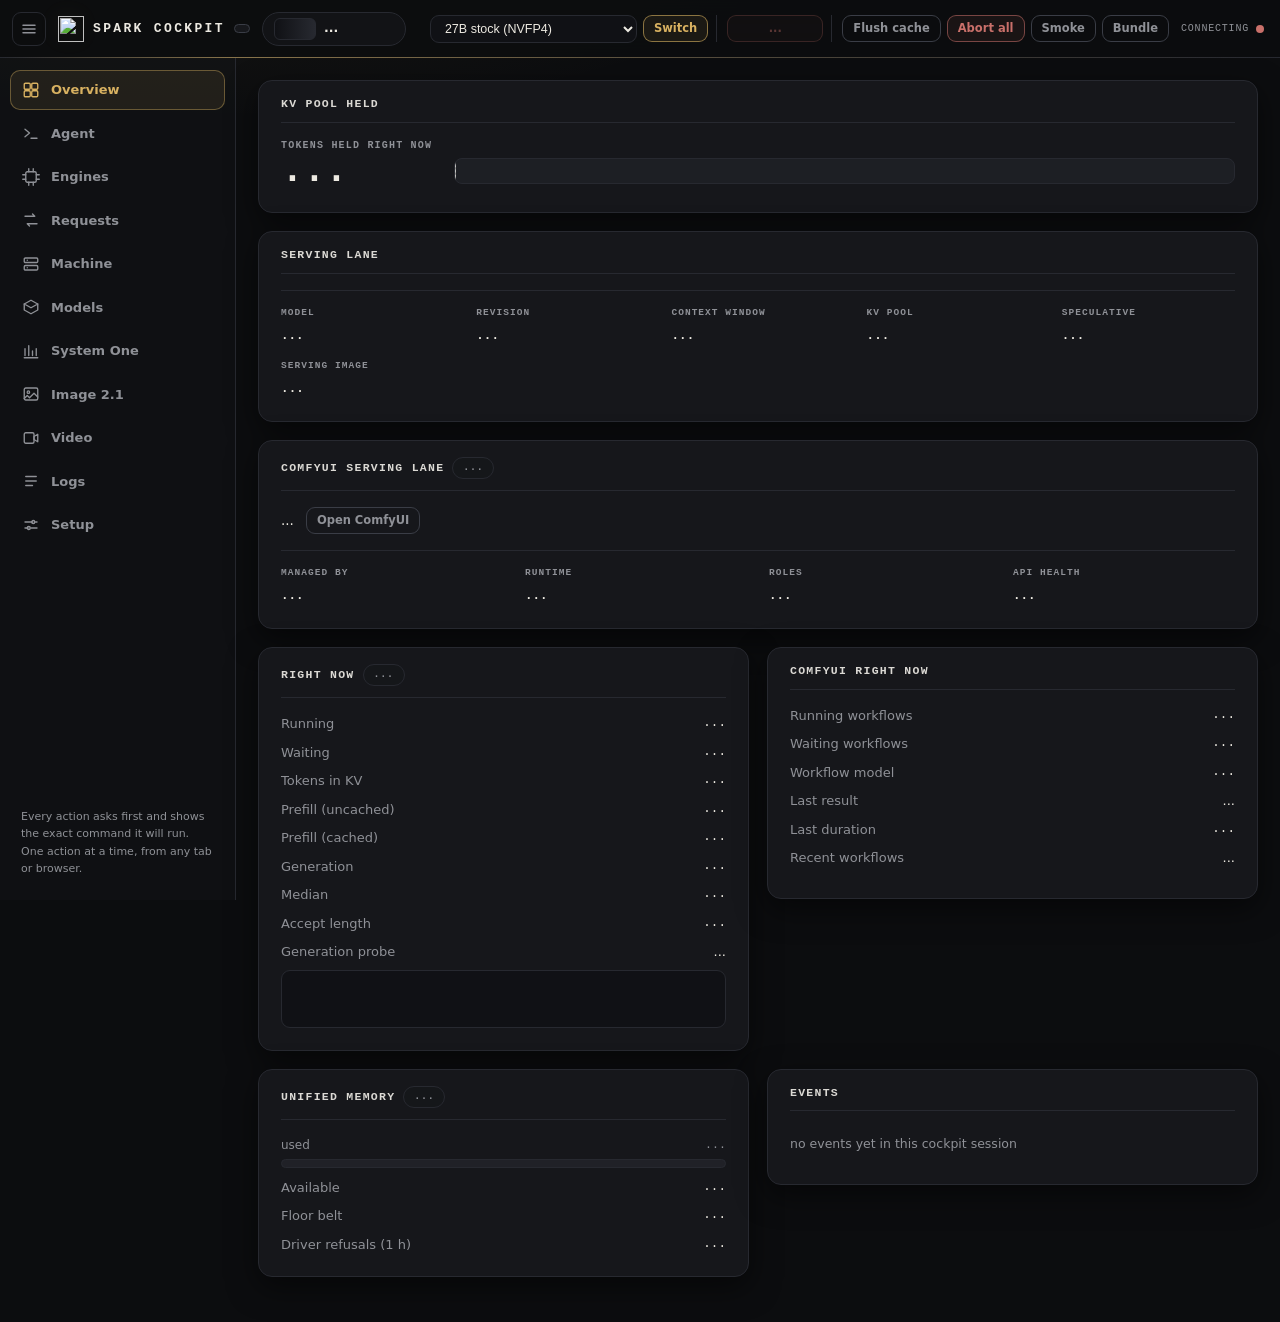
==== dashboard/static/index.html @ 1cb31224 "cockpit: show controller-managed ComfyUI on Overview" ====
<!doctype html>
<html lang="en">
<head>
<meta charset="utf-8">
<meta name="viewport" content="width=device-width, initial-scale=1, viewport-fit=cover, interactive-widget=resizes-content">
<meta name="description" content="Live control room for the Qwen3.8 serving stack on a DGX Spark: engine lifecycle, KV pool, requests, models, actions.">
<title>Spark Cockpit</title>
<link rel="icon" href="/static/favicon.svg">
<link rel="stylesheet" href="/static/fonts/fonts.css">
<style>
  /* Palette from the object itself: the Spark's graphite chassis and its
     champagne-gold anodizing, NVIDIA green for good, warm white text.
     Dark only, on purpose: an instrument panel is dark. The cockpit is read
     in a dim workshop and on an OLED phone; a light theme would be a second
     design, so the one that matches the machine is the only one we ship.
     Gold is the single accent; green/amber/red are states, never decoration. */
  :root{
    color-scheme:dark;
    /* Graphite with a warm cast, never a blue one: warm greys read as machined
       metal under workshop light and as OLED-black at night. */
    --paper:#0c0d0f; --card:#16171b; --card2:#1c1e23; --line:#272930; --line2:#3a3d46;
    --txt:#ece9e1; --mut:#8f9197; --soft:#101115; --glow:rgba(216,180,97,.08);
    /* Exactly three signals exist, and two of them are rare:
       champagne = alive, ready, measured, brand; bronze = looks away from perfect;
       clay = broken. Green, orange, blue and neon pink are gone from this app. */
    --acc:#d8b161; --acc-hi:#ecd9a4; --ok:#d8b161; --warn:#b5814e; --err:#c9706a;
    /* the two lanes share the house palette: flash wears the gold, 27B the steel */
    --flash:#d8b161; --lane27:#9d9ea3; --image:#7fa6b8;
    --shadow:0 10px 30px rgba(0,0,0,.5);
    --rail:236px; --rail-min:64px; --top:58px;
    /* One spacing scale for the whole app, so no component invents its own. */
    --s1:4px; --s2:8px; --s3:12px; --s4:16px; --s5:22px; --s6:30px;
    --r-card:14px; --r-ctl:9px;
    /* Two faces, self-hosted, both loaded: Inter says, IBM Plex Mono measures.
       Plex Mono is the instrument face of the machine: every number, every label
       that a gauge would carry, set like it was engraved on the chassis. */
    --mono:"IBM Plex Mono", ui-monospace, "SF Mono", Menlo, monospace;
  }
  *{box-sizing:border-box; margin:0; -webkit-tap-highlight-color:transparent}
  a,button,select,input[type=checkbox],label{touch-action:manipulation}
  html{scrollbar-color:var(--line2) transparent}
  body{background:radial-gradient(1100px 420px at 18% -10%, var(--glow), transparent 60%), var(--paper);
       color:var(--txt); font:13.5px/1.5 "Inter", system-ui, -apple-system, "Segoe UI", sans-serif; min-height:100vh;
       -webkit-font-smoothing:antialiased; text-rendering:optimizeLegibility}
  ::selection{background:color-mix(in srgb, var(--acc) 30%, transparent)}
  /* A measured value wears the instrument face: tabular, medium, a hair tighter. */
  .num{font-family:var(--mono); font-weight:500; font-size:.96em; font-variant-numeric:tabular-nums; letter-spacing:.01em}
  :focus-visible{outline:2px solid var(--acc); outline-offset:2px; border-radius:6px}
  button{font:inherit; color:inherit}
  [hidden]{display:none !important}

  /* ── top bar: brand, lane at a glance, the actions, connection ── */
  /* min-height, not height: a fixed box with wrappable content spills out of the
     viewport instead of growing. app.js keeps --top on the measured height. */
  .top{position:sticky; top:0; z-index:30; min-height:var(--top); display:flex; align-items:center; gap:12px;
       padding:0 16px 0 12px; border-bottom:1px solid var(--line);
       background:color-mix(in srgb, var(--paper) 86%, transparent); backdrop-filter:blur(14px)}
  /* the anodized chamfer: one hairline of champagne gold under the bar, like the
     machined edge of the Spark's own chassis. The only decoration in the app. */
  .top::after{content:''; position:absolute; left:0; right:0; bottom:-1px; height:1px; pointer-events:none;
       background:linear-gradient(90deg, transparent, color-mix(in srgb, var(--acc) 55%, transparent) 18%,
                   color-mix(in srgb, var(--acc) 22%, transparent) 60%, transparent)}
  .top .brand{display:flex; align-items:center; gap:9px; min-width:0; flex:none}
  .top .brand img{width:26px; height:26px; filter:drop-shadow(0 0 10px var(--glow))}
  /* the logotype: engraved in Plex Mono, the tracking of a milled nameplate */
  .top .brand h1{font:600 13px/1 var(--mono); letter-spacing:.18em; text-transform:uppercase; white-space:nowrap}
  .badge{font:600 9.5px/1 var(--mono); letter-spacing:.08em; text-transform:uppercase; border-radius:6px; padding:3.5px 7px;
         border:1px solid var(--line2); color:var(--mut);
         background:color-mix(in srgb, var(--card2) 70%, transparent); white-space:nowrap}
  .badge.dry{color:var(--warn); border-color:color-mix(in srgb, var(--warn) 60%, transparent);
             background:color-mix(in srgb, var(--warn) 14%, transparent)}
  .iconbtn{width:34px; height:34px; border-radius:9px; border:1px solid var(--line); background:transparent;
           display:grid; place-items:center; cursor:pointer; color:var(--mut)}
  .iconbtn:hover{color:var(--txt); border-color:var(--line2)}
  /* Width order when the header runs out of room: the pill gives way first, down to its
     minimum and then out of the bar below 1180 px. When the actions still do not fit
     beside the brand and the connection lamp, they take a row of their own (.topwrap,
     set by app.js from the widths it measures): shrunk inside one row they slid under the
     lamp from 981 px to about 1,440 px with a touch screen's buttons (found in review,
     2026-09-24). A breakpoint could not hold: the widths move with the lane button's
     label, the fonts and the pointer. */
  .lanepill{display:flex; align-items:center; gap:8px; padding:5px 11px; border:1px solid var(--line);
            border-radius:999px; background:color-mix(in srgb, var(--card) 70%, transparent); font-size:12.5px;
            white-space:nowrap; min-width:9rem; overflow:hidden; flex-shrink:8}
  .lanepill b{font-weight:650; overflow:hidden; text-overflow:ellipsis}
  /* the sub-line is the first thing to give way on a narrow screen, never the state chip */
  .lanepill .sub{color:var(--mut); min-width:0; overflow:hidden; text-overflow:ellipsis}
  .lanepill .chip{flex:none}
  .actbar{display:flex; align-items:center; gap:8px; margin-left:auto; flex-wrap:nowrap;
          justify-content:flex-end; min-width:0; flex-shrink:0}
  .top.topwrap{flex-wrap:wrap; row-gap:6px; padding-top:6px; padding-bottom:6px}
  .top.topwrap .conn{order:2; margin-left:auto}
  .top.topwrap .actbar{order:3; flex:1 0 100%; justify-content:flex-start; margin-left:0}
  /* Grouping by a rule instead of by a box: three fewer frames in the busiest 60 px
     of the app, and about 50 px given back to the lane pill. */
  .actbar .grp{display:flex; align-items:center; gap:6px; min-width:0}
  .actbar .grp + .grp{padding-left:10px; border-left:1px solid var(--line)}
  .actbar .btn{white-space:nowrap}
  #switchsel{min-width:7.5rem; max-width:15rem; flex-shrink:3; text-overflow:ellipsis}
  /* The lane button is the one control whose label must survive intact: it names
     the engine a click will stop. Give it room first by dropping the lane pill. */
  #lanebtn{min-width:6rem; max-width:16rem; flex-shrink:1; overflow:hidden; text-overflow:ellipsis}
  .conn{display:flex; align-items:center; gap:7px; color:var(--mut); font:500 10px/1 var(--mono); letter-spacing:.08em; text-transform:uppercase; white-space:nowrap}
  .dot{width:8px; height:8px; border-radius:50%; background:var(--err); transition:background .25s}
  .dot.on{background:var(--ok); box-shadow:0 0 10px 1px color-mix(in srgb, var(--ok) 60%, transparent); animation:beat 2.4s ease-in-out infinite}
  .dot.warn{background:var(--warn)}
  @keyframes beat{50%{box-shadow:0 0 4px 0 color-mix(in srgb, var(--ok) 25%, transparent)}}

  /* ── job strip: what is running right now, for every tab and every browser ── */
  /* what a screen reader is told when a lane or a job changes state; the pill and the strip
     themselves change every second (a boot's clock, a job's last line) and were live regions,
     read out again at each tick (found in review, 2026-09-24) */
  .srsay{position:absolute; width:1px; height:1px; overflow:hidden; clip:rect(0 0 0 0); white-space:nowrap}
  .jobstrip{position:sticky; top:var(--top); z-index:25; display:flex; align-items:center; gap:12px; flex-wrap:wrap;
            padding:8px 16px; border-bottom:1px solid var(--line); font-size:12.5px;
            background:color-mix(in srgb, var(--card) 92%, transparent)}
  .jobstrip.running{border-bottom-color:color-mix(in srgb, var(--warn) 50%, transparent)}
  .jobstrip.done{border-bottom-color:color-mix(in srgb, var(--ok) 50%, transparent)}
  .jobstrip.failed{border-bottom-color:color-mix(in srgb, var(--err) 55%, transparent)}
  .jobstrip .what{font-weight:650}
  .jobstrip .last{color:var(--mut); font:400 11px var(--mono); min-width:0; overflow:hidden;
                  text-overflow:ellipsis; white-space:nowrap; flex:1}
  .jobstrip .bar{width:120px; height:6px; border-radius:4px; background:var(--soft); border:1px solid var(--line); overflow:hidden}
  .jobstrip .bar i{display:block; height:100%; width:100%; opacity:.7;
                   background:repeating-linear-gradient(45deg, var(--warn) 0 8px, transparent 8px 16px); animation:barber .9s linear infinite}
  .joblog{background:var(--soft); border:1px solid var(--line); border-radius:11px; padding:10px 13px;
          font:400 11.5px/1.6 var(--mono); max-height:260px; overflow:auto; white-space:pre-wrap; width:100%; color:var(--mut)}

  /* ── banners ── */
  .banners{display:flex; flex-direction:column; gap:8px; padding:12px 18px 0}
  .banners:empty{display:none}
  .banner{display:flex; align-items:center; gap:10px; padding:10px 14px; border-radius:11px; font-size:13px;
          border:1px solid color-mix(in srgb, var(--warn) 55%, transparent); background:color-mix(in srgb, var(--warn) 12%, transparent)}
  .banner.err{border-color:color-mix(in srgb, var(--err) 55%, transparent); background:color-mix(in srgb, var(--err) 12%, transparent)}
  .banner.info{border-color:var(--line); background:color-mix(in srgb, var(--card) 60%, transparent); color:var(--mut)}
  .banner b{font-weight:650}

  /* ── shell: rail + content ── */
  .shell{display:grid; grid-template-columns:var(--rail) 1fr; min-height:calc(100vh - var(--top));
         min-height:calc(100dvh - var(--top))}
  /* The collapsed rail exists beside the content only: on a narrow screen the rail is a row
     of labelled tabs and its button is hidden, so a collapse kept from a wide window left
     64 px of unlabelled icons there and no way to open them (found in review, 2026-09-24). */
  @media (min-width:981px){ body.railmin .shell{grid-template-columns:var(--rail-min) 1fr} }
  .rail{position:sticky; top:var(--top); align-self:start; height:calc(100vh - var(--top)); overflow:auto;
        border-right:1px solid var(--line); padding:12px 10px; display:flex; flex-direction:column; gap:4px;
        background:color-mix(in srgb, var(--card) 40%, transparent)}
  .rail .nav{display:flex; align-items:center; gap:11px; width:100%; padding:9px 11px; border-radius:10px;
             border:1px solid transparent; background:transparent; cursor:pointer; text-align:left; color:var(--mut);
             font-size:13px; font-weight:600; white-space:nowrap}
  .rail .nav svg{width:18px; height:18px; flex:none; stroke:currentColor; fill:none; stroke-width:1.8; stroke-linecap:round; stroke-linejoin:round}
  .rail .nav:hover{color:var(--txt); background:color-mix(in srgb, var(--card2) 80%, transparent)}
  .rail .nav[aria-current="page"]{color:var(--acc); border-color:color-mix(in srgb, var(--acc) 40%, transparent);
                                  background:color-mix(in srgb, var(--acc) 9%, transparent)}
  .rail .nav .lab{flex:1; min-width:0; overflow:hidden; text-overflow:ellipsis; white-space:nowrap}
  .rail .nav .bdg{flex:none; max-width:11ch; overflow:hidden; text-overflow:ellipsis; white-space:nowrap;
                  font-size:10.5px; font-weight:700; padding:1px 8px; border-radius:999px; border:1px solid var(--line); color:var(--mut)}
  .rail .nav .bdg.warn{color:var(--warn); border-color:color-mix(in srgb, var(--warn) 55%, transparent)}
  .rail .nav .bdg.err{color:var(--err); border-color:color-mix(in srgb, var(--err) 55%, transparent)}
  .rail .nav .bdg:empty{display:none}
  @media (min-width:981px){
    body.railmin .rail .nav .lab, body.railmin .rail .nav .bdg, body.railmin .rail .foot{display:none}
    body.railmin .rail .nav{justify-content:center; padding:10px 0}
  }
  .rail .foot{margin-top:auto; color:var(--mut); font-size:11px; padding:10px 11px; line-height:1.6}
  .content{padding:var(--s5) var(--s5) 48px; min-width:0}
  .tab{display:none}
  .tab.active{display:block}
  .grid{display:grid; gap:18px; align-items:start; grid-template-columns:repeat(auto-fit, minmax(min(330px, 100%), 1fr))}
  .grid .wide{grid-column:1 / -1}
  /* Two panels that belong together fill the row instead of leaving a third of it empty. */
  .grid.two{grid-template-columns:repeat(auto-fit, minmax(min(430px, 100%), 1fr))}
  /* A main surface and its sidecar: the request feed and its pool, the events and the jobs. */
  @media (min-width:1080px){ .grid.split{grid-template-columns:minmax(0,2fr) minmax(0,1fr)} }
  .tabhead{display:flex; align-items:baseline; gap:12px; margin:0 0 var(--s5); flex-wrap:wrap}
  .tabhead h2{font-size:21px; font-weight:700; letter-spacing:-.024em}
  .tabhead p{color:var(--mut); font-size:12.5px; letter-spacing:.01em}

  /* ── panels ── */
  section.panel{background:var(--card); border:1px solid var(--line); border-radius:var(--r-card);
                padding:var(--s4) var(--s5) var(--s5); min-width:0; box-shadow:var(--shadow); position:relative}
  section.panel.stale{opacity:.72}
  /* Panel titles read as engraved instrument labels: small, uppercase, tracked in
     Plex Mono, separated by a hairline - the way the machine itself would name
     its gauges. Their data stays in the body face; the label is the bezel. */
  section.panel h3{font:600 11.5px/1.2 var(--mono); letter-spacing:.11em; text-transform:uppercase;
                   color:color-mix(in srgb, var(--txt) 82%, var(--mut));
                   margin:0 0 var(--s4); padding-bottom:11px; border-bottom:1px solid var(--line);
                   display:flex; align-items:center; gap:var(--s2); flex-wrap:wrap}
  section.panel h3 .right{margin-left:auto; display:flex; align-items:center; gap:6px}
  .age{font:400 10.5px/1.4 var(--mono); color:var(--mut); font-variant-numeric:tabular-nums; letter-spacing:.02em}
  .age.stale{color:var(--warn)}
  .empty{color:var(--mut); font-size:12.5px; padding:8px 0}
  td.empty{padding:14px 8px; text-align:center}
  /* Prose stops at a readable measure even when its panel is 1200 px wide. */
  .note{color:var(--mut); font-size:11.5px; margin-top:8px; max-width:78ch; line-height:1.65}
  .kv{display:grid; grid-template-columns:auto 1fr; gap:9px var(--s5); font-size:13px}
  .kv dt{color:var(--mut)} .kv dd{text-align:right; overflow-wrap:break-word; min-width:0}
  /* A value that is a sentence, not a number: it reads left and wraps like prose. */
  .kv dd.text{text-align:left; color:var(--mut); font-size:12.5px; grid-column:1 / -1; margin-top:-5px}
  /* A chip is a lamp on the panel: instrument face, small caps, one color per state. */
  .chip{font:600 10px/1.2 var(--mono); letter-spacing:.07em; text-transform:uppercase; border-radius:999px; padding:4px 10px; border:1px solid var(--line);
        color:var(--mut); background:color-mix(in srgb, var(--card) 40%, transparent); white-space:nowrap;
        transition:color .25s, border-color .25s, background .25s}
  .chip.ok{color:var(--ok); border-color:color-mix(in srgb, var(--ok) 50%, transparent); background:color-mix(in srgb, var(--ok) 10%, transparent)}
  .chip.err{color:var(--err); border-color:color-mix(in srgb, var(--err) 50%, transparent); background:color-mix(in srgb, var(--err) 12%, transparent)}
  /* the release line turns warn-coloured when the cockpit's own code is older
     than the repo on disk: its controls and its checks then disagree */
  #upline.warn{color:var(--warn)}
  .chip.warn{color:var(--warn); border-color:color-mix(in srgb, var(--warn) 50%, transparent); background:color-mix(in srgb, var(--warn) 12%, transparent)}
  .chip.flash{color:var(--flash); border-color:color-mix(in srgb, var(--flash) 50%, transparent); background:color-mix(in srgb, var(--flash) 12%, transparent)}
  .chip.lane27{color:var(--lane27); border-color:color-mix(in srgb, var(--lane27) 50%, transparent); background:color-mix(in srgb, var(--lane27) 12%, transparent)}
  .chip.laneimg{color:var(--image); border-color:color-mix(in srgb, var(--image) 50%, transparent); background:color-mix(in srgb, var(--image) 12%, transparent)}
  .chip.live::before{content:''; display:inline-block; width:7px; height:7px; border-radius:50%; background:currentColor; margin-right:6px; animation:pulse 1.2s ease-in-out infinite}
  .skel{color:transparent !important; background:linear-gradient(90deg, var(--soft), var(--line), var(--soft)); background-size:200% 100%;
        animation:skel 1.2s linear infinite; border-radius:6px}
  @keyframes skel{to{background-position:-200% 0}}
  @keyframes pulse{50%{opacity:.45}}
  @keyframes barber{to{background-position:22.6px 0}}
  @media (prefers-reduced-motion: reduce){ *{animation:none !important; transition:none !important} }
  /* every animation stops there, and a still full bar is what a finished one looks like:
     the indeterminate ones pulse their opacity instead, which is not motion */
  @keyframes indetpulse{0%,100%{opacity:.35} 50%{opacity:.85}}
  @media (prefers-reduced-motion: reduce){ .bfill.indet, .jobstrip .bar i, .img .prog.indet .fl{animation:indetpulse 1.8s ease-in-out infinite !important} }

  .gauge{margin:6px 0 10px}
  .gauge .bar{height:9px; border-radius:6px; background:color-mix(in srgb, var(--line) 60%, transparent);
              overflow:hidden; border:1px solid var(--line)}
  .gauge .fill{height:100%; border-radius:6px; transition:width .6s ease-out; background:linear-gradient(90deg, color-mix(in srgb, var(--acc) 72%, var(--card)), var(--acc))}
  .gauge.warn .fill{background:linear-gradient(90deg, color-mix(in srgb, var(--warn) 70%, var(--card)), var(--warn))}
  .gauge.crit .fill{background:linear-gradient(90deg, color-mix(in srgb, var(--err) 70%, var(--card)), var(--err))}
  .gauge .lab{display:flex; justify-content:space-between; font-size:12px; color:var(--mut); margin-bottom:5px}
  canvas.spark{width:100%; height:58px; display:block; margin-top:8px}

  table{width:100%; border-collapse:collapse; font-size:12.5px; table-layout:fixed}
  td{overflow-wrap:anywhere; padding:9px 8px; border-top:1px solid var(--line); vertical-align:top}
  th{font:600 10px/1.3 var(--mono); color:var(--mut); text-align:left; text-transform:uppercase;
     letter-spacing:.09em; padding:0 8px 9px}
  /* a select is a control, not a label: it never inherits the engraved caps */
  section.panel h3 select, section.panel h3 label{text-transform:none}
  tbody tr:hover{background:color-mix(in srgb, var(--card2) 70%, transparent)}
  td.r, th.r{text-align:right}
  td .chip{white-space:normal}
  /* Presence chips read as a stack, never as a broken two-then-one row. */
  td.chips{display:flex; flex-direction:column; align-items:flex-start; gap:5px}
  #rcptable td:first-child{overflow-wrap:normal}
  .chip:empty{display:none}
  .tablewrap{overflow-x:auto; max-width:100%}
  /* The numeric columns get just enough for their widest value; the two text
     columns (path, outcome) split whatever is left, so the outcome chip and its
     token line never stack or clip inside the ~600px the split grid leaves. */
  #feedtable th:nth-child(1){width:74px} #feedtable th:nth-child(2){width:62px}
  #feedtable th:nth-child(4){width:64px} #feedtable th:nth-child(5){width:60px}
  #feedtable td{padding-left:7px; padding-right:7px}
  #feedtable td:nth-child(1), #feedtable td:nth-child(2),
  #feedtable td:nth-child(4), #feedtable td:nth-child(5){white-space:nowrap}
  #feedtable td:nth-child(3){overflow-wrap:normal}

  .btn{border:1px solid color-mix(in srgb, var(--acc) 60%, transparent); color:var(--acc); background:color-mix(in srgb, var(--acc) 8%, transparent);
       border-radius:var(--r-ctl); padding:7px 14px; font-size:12.5px; font-weight:650; cursor:pointer; white-space:nowrap;
       transition:background .18s ease-out, color .18s ease-out, border-color .18s ease-out, box-shadow .18s ease-out}
   .btn:hover:not(:disabled){background:var(--acc); color:#17120a; box-shadow:0 4px 18px color-mix(in srgb, var(--acc) 40%, transparent)}
  .btn.low{border-color:var(--line2); color:var(--txt); background:color-mix(in srgb, var(--card2) 80%, transparent)}
  .btn.low:hover:not(:disabled){background:var(--card2); color:var(--acc-hi); border-color:var(--acc); box-shadow:none}
  .btn.danger{border-color:color-mix(in srgb, var(--err) 55%, transparent); color:var(--err); background:color-mix(in srgb, var(--err) 8%, transparent)}
  .btn.danger:hover:not(:disabled){background:var(--err); color:#180b0a; box-shadow:0 4px 18px color-mix(in srgb, var(--err) 35%, transparent)}
  .btn.ghost{border-color:var(--line2); color:var(--mut); background:transparent}
  .btn.ghost:hover:not(:disabled){background:var(--card2); color:var(--txt); border-color:var(--mut); box-shadow:none}
  .btn.mini{padding:4px 10px; font-size:11.5px}
  .btn:disabled{opacity:.42; cursor:not-allowed}
  select{background:var(--soft); color:var(--txt); border:1px solid var(--line); border-radius:9px; padding:5px 10px; font-size:12.5px}
  input,select,textarea{accent-color:var(--acc)}
  .follow{font-size:11.5px; color:var(--mut); display:flex; align-items:center; gap:5px}
  select:disabled{opacity:.5}

  /* ── the reservoir: KV pool held vs capacity vs model window ── */
  .res{display:grid; grid-template-columns:auto 1fr; gap:6px 22px; align-items:end}
  /* The fuel gauge is the one object this cockpit exists to watch: set the number
     in the instrument face (monospace, tabular) so it reads like a gauge, not a heading. */
  .res .big{font:700 38px/1 var(--mono); letter-spacing:-.02em; color:var(--txt)}
  .res .big small{font:500 12.5px var(--mono); color:var(--mut); letter-spacing:.02em; margin-left:8px}
  .res .eyebrow{font:600 10px/1.3 var(--mono); letter-spacing:.12em; text-transform:uppercase; color:var(--mut)}
  .tank{position:relative; height:26px; border-radius:8px; background:color-mix(in srgb, var(--line) 45%, transparent);
        border:1px solid var(--line); overflow:hidden}
  .tank .cap{position:absolute; inset:0 auto 0 0; background:repeating-linear-gradient(135deg, transparent 0 7px, color-mix(in srgb, var(--line) 70%, transparent) 7px 8px); border-right:1px dashed var(--mut)}
  .tank .level{position:absolute; inset:0 auto 0 0; border-radius:7px 0 0 7px; background:linear-gradient(90deg, color-mix(in srgb, var(--acc) 70%, var(--card)), var(--acc)); transition:width .8s cubic-bezier(.2,.8,.2,1);
    box-shadow:inset 0 1px 0 rgba(255,255,255,.28), inset 0 -6px 8px -6px rgba(0,0,0,.55), 0 0 14px -4px color-mix(in srgb, var(--acc) 60%, transparent)}
  .tank .level.hot{background:linear-gradient(90deg, var(--warn), var(--err)); box-shadow:inset 0 1px 0 rgba(255,255,255,.28), inset 0 -6px 8px -6px rgba(0,0,0,.55), 0 0 14px -4px color-mix(in srgb, var(--err) 60%, transparent)}
  .tank .tick{position:absolute; top:0; bottom:0; width:1px; background:var(--txt); opacity:.55}
  .tank .ghost{position:absolute; inset:0 0 0 auto; background:repeating-linear-gradient(135deg, transparent 0 6px, color-mix(in srgb, var(--err) 25%, transparent) 6px 7px)}
  .res .legend{display:flex; gap:16px; font-size:11px; color:var(--mut); margin-top:6px; flex-wrap:wrap}
  .res .legend b{color:var(--txt); font-weight:600}

  /* A fact strip: the six things a person opens the cockpit to read, on one line. */
  .facts{display:grid; grid-template-columns:repeat(auto-fit, minmax(155px, 1fr)); gap:14px var(--s5);
         margin-top:var(--s4); padding-top:var(--s4); border-top:1px solid var(--line)}
  .facts span{display:block; color:var(--mut); font:600 9.5px/1.3 var(--mono); letter-spacing:.11em; text-transform:uppercase; margin-bottom:5px}
  .facts b{font-family:var(--mono); font-weight:600; font-size:12.5px; overflow-wrap:anywhere}
  /* A chart needs a frame, otherwise a flat series reads as a stray rule. */
  canvas.spark{background:var(--soft); border:1px solid var(--line); border-radius:var(--r-ctl)}

  /* ── engine cards ── */
  .eng{padding:13px 2px; border-top:1px solid var(--line)}
  .eng:first-child{border-top:0; padding-top:4px}
  .eng .row, #ovlane .row{display:flex; align-items:center; gap:10px; flex-wrap:wrap}
  .eng .name, #ovlane .name{font-weight:700; font-size:14px}
  .eng .since, #ovlane .since{color:var(--mut); font-size:11.5px; margin-left:auto}
  .eng .why{color:var(--mut); font-size:11.5px; padding:6px 2px 0}
  .eng .why.warn{color:var(--warn)}
  /* the wedge note on the Overview and the image tab's boot notes are not in a card */
  .why{color:var(--mut)}
  .why.warn{color:var(--warn)}
  #upd.warn{color:var(--warn)}
  .boot{margin-top:10px}
  .boot .bbar{height:9px; border-radius:6px; background:color-mix(in srgb, var(--line) 60%, transparent);
              border:1px solid var(--line); overflow:hidden; position:relative}
  .boot .bfill{height:100%; border-radius:6px; transition:width 1s linear; position:relative; overflow:hidden; background:linear-gradient(90deg, var(--acc), var(--flash))}
  .boot .bfill::after{content:''; position:absolute; inset:0; background:linear-gradient(90deg,transparent,rgba(255,255,255,.5),transparent); animation:shimmer 1.4s infinite}
  @keyframes shimmer{from{transform:translateX(-100%)}to{transform:translateX(100%)}}
  .bfill.indet{width:100% !important; opacity:.6; background:repeating-linear-gradient(45deg, var(--warn) 0 10px, transparent 10px 20px) !important; animation:barber .9s linear infinite}
  .bfill.indet::after{display:none}
  .boot .stages{display:flex; gap:6px; margin-top:8px; flex-wrap:wrap}
  .boot .stage{font:600 9.5px var(--mono); text-transform:uppercase; letter-spacing:.06em; padding:3px 9px; border-radius:999px; border:1px solid var(--line); color:var(--mut); transition:all .3s}
  .boot .stage.done{color:var(--ok); border-color:color-mix(in srgb, var(--ok) 55%, transparent); background:color-mix(in srgb, var(--ok) 10%, transparent)}
  .boot .stage.now{color:var(--acc); border-color:color-mix(in srgb, var(--acc) 60%, transparent); background:color-mix(in srgb, var(--acc) 12%, transparent); animation:pulse 1.2s ease-in-out infinite}
  .boot .blab{display:flex; justify-content:space-between; font-size:11.5px; color:var(--mut); margin-top:6px; gap:10px; flex-wrap:wrap}
  .evt{display:flex; gap:var(--s3); padding:9px 0; border-top:1px solid var(--line); font-size:12.5px; align-items:baseline}
  .evt:first-child{border-top:0}
  /* A fixed column, so a date-stamped row does not shift the kind column of every
     row under it. */
  .evt time{color:var(--mut); font:400 10.5px var(--mono); white-space:nowrap; font-variant-numeric:tabular-nums;
            min-width:78px; flex:none; letter-spacing:.01em}
  .evt .k{font:600 9.5px var(--mono); text-transform:uppercase; letter-spacing:.08em; color:var(--mut); min-width:54px}
  .hist{display:flex; align-items:center; gap:10px; padding:8px 0; border-top:1px solid var(--line); font-size:12.5px; flex-wrap:wrap}
  .hist:first-child{border-top:0}
  .hist .m{color:var(--mut); font-size:11.5px}
  /* A command is there to be copied, so it wraps inside its card rather than
     scrolling off the edge of one. */
  .cmd{background:var(--soft); border:1px solid var(--line); border-radius:var(--r-ctl); padding:10px 12px;
       font:400 12px/1.65 var(--mono); white-space:pre-wrap; overflow-wrap:anywhere}

  /* ── System One: the console, and the probabilities it reads back ──
     A typed decision is a distribution, so it is drawn as one. The bar is the
     instrument; the number beside it is there to be read off, not decoded. */
  .s1grid{display:grid; grid-template-columns:1fr 1fr; gap:var(--s3)}
  .s1wide{grid-column:1 / -1}
  .s1 textarea{width:100%; background:var(--soft); color:var(--txt); border:1px solid var(--line);
               border-radius:var(--r-ctl); padding:10px 12px; font:400 12.5px/1.6 var(--mono);
               resize:vertical; min-height:96px}
  .s1 input[type=text]{background:var(--soft); color:var(--txt); border:1px solid var(--line);
                       border-radius:9px; padding:5px 9px; font:400 12.5px var(--mono); min-width:0}
  .s1 .ex{display:flex; flex-wrap:wrap; gap:6px; margin-bottom:10px}
  .s1 .q{border:1px solid var(--line); border-radius:var(--r-ctl); padding:10px 11px; margin-bottom:9px;
         background:color-mix(in srgb, var(--card2) 55%, transparent)}
  .s1 .qtop{display:flex; gap:7px; align-items:center; margin-bottom:7px; flex-wrap:wrap}
  .s1 .qtop input[type=text]{flex:1 1 130px}
  /* the instructions are the question: they get the whole width, not what is left */
  .s1 .q > input[type=text]{display:block; width:100%}
  .s1 .crit{display:flex; flex-direction:column; gap:5px}
  .s1 .crit .row{display:flex; gap:6px; align-items:center}
  .s1 .crit .row input{flex:1 1 90px}
  .s1 .del{border:none; background:transparent; color:var(--mut); cursor:pointer; font-size:15px; line-height:1; padding:2px 5px}
  .s1 .del:hover{color:var(--err)}
  .s1 .ans{border-top:1px solid var(--line); padding-top:11px; margin-top:11px}
  .s1 .ans:first-child{border-top:none; padding-top:0; margin-top:0}
  .s1 .ans h4{font:600 11px/1.3 var(--mono); letter-spacing:.09em; text-transform:uppercase;
              color:var(--mut); margin:0 0 3px}
  .s1 .verdict{font:700 15px/1.3 var(--mono); color:var(--txt); margin-bottom:8px}
  .s1 .verdict small{font:500 11.5px var(--mono); color:var(--mut); margin-left:8px; letter-spacing:.02em}
  .s1 .pr{display:grid; grid-template-columns:minmax(64px,26%) 1fr auto; gap:7px; align-items:center;
          font:400 12px var(--mono); margin-bottom:4px}
  .s1 .pr .nm{color:var(--mut); overflow:hidden; text-overflow:ellipsis; white-space:nowrap}
  .s1 .pr .tr{height:8px; border-radius:5px; background:color-mix(in srgb, var(--line) 55%, transparent);
              border:1px solid var(--line); overflow:hidden}
  /* display:block, because a span inside a non-flex track stays inline and an inline
     box ignores both the width and the height that make this a bar at all. */
  .s1 .pr .fl{display:block; height:100%; min-width:1px;
              background:linear-gradient(90deg, color-mix(in srgb, var(--acc) 70%, var(--card)), var(--acc));
              transition:width .4s ease-out}
  .s1 .pr.top .nm{color:var(--txt)}
  .s1 .pr .pv{color:var(--txt); min-width:5.5ch; text-align:right}
  .s1 .meta{display:flex; flex-wrap:wrap; gap:6px; margin-top:11px}
  .s1 .soon{display:grid; place-items:center; min-height:320px; text-align:center; gap:9px}
  .s1 .soon svg{width:42px; height:42px; stroke:var(--mut); fill:none; stroke-width:1.4;
                stroke-linecap:round; stroke-linejoin:round}
  .s1 .soon .t{font:700 19px/1.3 var(--ui, inherit); color:var(--txt)}
  .s1 .soon .d{font-size:13px; color:var(--mut); max-width:46ch; line-height:1.65}
  @media (max-width:900px){ .s1grid{grid-template-columns:1fr} }

  /* ── Image: controls whose price is known, and a picture that shows its alpha ──
     Every control here moves a number that was measured on this box, so the cost
     line under the button is arithmetic rather than a guess. The preview sits on a
     checkerboard because this model returns RGBA for everything it makes, and a
     transparent cutout on a white card looks exactly like an opaque one. */
  .img .ctl{display:grid; grid-template-columns:repeat(auto-fit,minmax(148px,1fr)); gap:9px var(--s3); margin-top:11px}
  .img .ctl label{display:flex; flex-direction:column; gap:4px; min-width:0}
  .img .ctl .eyebrow{margin:0}
  .img select, .img input[type=number], .img input[type=text]{
      background:var(--soft); color:var(--txt); border:1px solid var(--line); border-radius:9px;
      padding:6px 9px; font:400 12.5px var(--mono); width:100%; min-width:0}
  .img input[type=number]:invalid, .img input.bad{border-color:var(--err)}
  .img .seg{display:inline-flex; border:1px solid var(--line); border-radius:var(--r-ctl); overflow:hidden}
  .img .seg button{border:none; background:transparent; color:var(--mut); cursor:pointer;
                   font:600 12px var(--mono); padding:6px 13px}
  .img .seg button[aria-pressed=true]{background:var(--acc); color:var(--card)}
  .img .adv{margin-top:12px; border-top:1px solid var(--line); padding-top:10px}
  .img .adv summary{cursor:pointer; font:600 11px/1.3 var(--mono); letter-spacing:.09em;
                    text-transform:uppercase; color:var(--mut); list-style:none}
  .img .adv summary::-webkit-details-marker{display:none}
  .img .adv summary::before{content:"▸ "; }
  .img .adv[open] summary::before{content:"▾ "; }
  .img .warn{font-size:12px; color:var(--err); margin:7px 0 0; line-height:1.55}
  .img .cost{font:400 12px var(--mono); color:var(--mut); margin-top:8px}
  /* the checkerboard is the instrument: it is what makes an alpha channel visible */
  /* The answer fits the screen: a square 1024 frame at the panel's width is taller than
     a laptop viewport, which put the progress bar and then the image's own facts below
     the fold, the one place nobody was looking while they waited. */
  .img .shot img{max-height:62vh; object-fit:contain}
  .img .frame{max-height:62vh}
  .img .frame .prog{width:min(420px, 86%); margin:0; text-align:left}
  .img .steps{margin:9px 0 0; padding-left:20px; font-size:13px; line-height:1.7; color:var(--mut)}
  .img .steps li.now{color:var(--txt); font-weight:600}
  .img .steps li.done{text-decoration:line-through; opacity:.6}
  .img .shot{border:1px solid var(--line); border-radius:var(--r-ctl); overflow:hidden; line-height:0;
             background-color:#f3f3f3;
             background-image:linear-gradient(45deg,#d2d2d2 25%,transparent 25%,transparent 75%,#d2d2d2 75%),
                              linear-gradient(45deg,#d2d2d2 25%,transparent 25%,transparent 75%,#d2d2d2 75%);
             background-size:20px 20px; background-position:0 0,10px 10px}
  .img .shot img{width:100%; height:auto; display:block}
  .img .shots{display:grid; gap:9px}
  .img .shots.multi{grid-template-columns:1fr 1fr}
  .img .refs{display:flex; flex-wrap:wrap; gap:7px; margin-top:8px}
  .img .ref{position:relative; width:62px; height:62px; border:1px solid var(--line);
            border-radius:9px; overflow:hidden; background:var(--soft)}
  .img .ref img{width:100%; height:100%; object-fit:cover}
  .img .ref button{position:absolute; top:1px; right:1px; border:none; cursor:pointer; line-height:1;
                   background:color-mix(in srgb, var(--card) 80%, transparent); color:var(--txt);
                   border-radius:0 0 0 7px; font-size:13px; padding:1px 4px}
  .img .ref .n{position:absolute; bottom:0; left:0; font:600 9.5px var(--mono); padding:1px 4px;
               background:color-mix(in srgb, var(--card) 80%, transparent); color:var(--mut)}
  /* the wait, drawn: loading 31 GB takes about a minute and a 1024px image 38 s. A
     disabled button says neither what is happening nor how far in it is, so both are read
     off the engine's own log. The phase name is exact; the bar is real per-step progress
     once denoising starts. */
  .img .prog{margin-top:10px}
  .img .prog .lab{display:flex; justify-content:space-between; gap:4px 10px; align-items:baseline; flex-wrap:wrap;
                  font:400 12px/1.5 var(--mono); color:var(--mut); margin-bottom:5px}
  .img .prog .lab b{color:var(--txt); font-weight:600}
  .img .prog .tr{height:7px; border-radius:5px; overflow:hidden; border:1px solid var(--line);
                 background:color-mix(in srgb, var(--line) 45%, transparent)}
  .img .prog .fl{display:block; height:100%; min-width:2px; border-radius:4px;
                 background:linear-gradient(90deg, color-mix(in srgb, var(--acc) 65%, var(--card)), var(--acc));
                 transition:width .5s ease-out}
  /* indeterminate: a band that slides, because a full track that later snaps to 2% reads
     as progress running backwards, and a number nobody measured reads as a measurement */
  .img .prog.indet .tr{position:relative; overflow:hidden}
  .img .prog.indet .fl{position:absolute; inset:0 auto 0 0; width:38% !important;
                       transition:none; animation:imgslide 1.5s ease-in-out infinite}
  @keyframes imgslide{0%{left:-38%} 100%{left:100%}}
  @media (prefers-reduced-motion:reduce){
    .img .prog.indet .fl{animation:indetpulse 1.8s ease-in-out infinite !important; left:0; width:100% !important}
  }
  /* no opacity pulse on the frame itself: it now holds the progress text, and a
     fading label is a label nobody can read. The bar inside carries the motion. */
  .img .frame{border:1px dashed var(--line); border-radius:var(--r-ctl); display:grid;
              place-items:center; color:var(--mut); font:400 12px var(--mono); text-align:center;
              background:color-mix(in srgb, var(--card2) 40%, transparent); padding:14px}
  @media (max-width:900px){ .img .shots.multi{grid-template-columns:1fr} }

  /* ── modal ── */
  .modal{position:fixed; inset:0; background:rgba(6,6,8,.72); z-index:50; display:grid; place-items:center; backdrop-filter:blur(4px)}
  .mcard{width:min(600px,92vw); background:var(--card); border:1px solid var(--line); border-radius:16px; padding:22px 24px; box-shadow:0 24px 80px rgba(0,0,0,.5)}
  .mcard h3{font-size:15px}
  .mcard .mwhat{color:var(--mut); font-size:13px; margin:8px 0; white-space:pre-line}
  .mcard .mwarn{color:var(--warn); font-size:12.5px; margin:6px 0; white-space:pre-line}
  .mcard pre{background:var(--soft); border:1px solid var(--line); border-radius:9px; padding:11px 13px; font:400 12px/1.6 var(--mono); overflow:auto; margin-top:10px}
  .mrow{display:flex; justify-content:flex-end; gap:10px; margin-top:18px; align-items:center}
  .mrow .mstatus{margin-right:auto; color:var(--mut); font-size:12px}
  .toast{position:fixed; left:50%; bottom:22px; transform:translateX(-50%); z-index:60; background:var(--card); border:1px solid var(--line2);
         border-radius:11px; padding:10px 16px; font-size:13px; box-shadow:var(--shadow); max-width:min(640px, 92vw)}
  .toast.warn{border-color:color-mix(in srgb, var(--warn) 60%, transparent)}
  .toast.err{border-color:color-mix(in srgb, var(--err) 60%, transparent)}

   /* A crushed pill says nothing. Drop its sub-line, then the pill itself, rather than
      shrink it to a stub: the lane is also named on the lane button and in Overview.
      The thresholds give the action bar room to show the lane button's label whole
      (the old 1240/1120 pair did not at 1280 on a 13-inch laptop). */
  @media (max-width:1460px){ .lanepill .sub{display:none} }
  @media (max-width:1180px){ .lanepill{display:none} }

  /* ── held in a hand ─────────────────────────────────────────────────────────
     Everything here is keyed on the viewport, never on iOS, so a narrow desktop
     window gets the same layout and the same tests. The numbers come from
     dashboard/tests/mobile-check.mjs on four real iPhone geometries: before this
     block, a 393 px phone spent 620 px of its 852 px screen on the bar and the
     rail before the first card, because both wrapped into three rows. One
     swipeable row each costs 150 px instead. */
  @media (max-width:980px){
    .shell{grid-template-columns:1fr}
    .rail{position:static; height:auto; flex-direction:row; flex-wrap:nowrap; overflow-x:auto; overflow-y:hidden;
          border-right:0; border-bottom:1px solid var(--line); padding:7px 10px; gap:6px;
          scrollbar-width:none; -webkit-overflow-scrolling:touch; overscroll-behavior-x:contain}
    .rail::-webkit-scrollbar{display:none}
    .rail .foot{display:none}
    .rail .nav{width:auto; flex:none}
    /* The rail is a visible row of tabs now: a hamburger that folds it away
       would only hide the one navigation the phone can actually use. */
    #railbtn{display:none}
    /* The identity row keeps the brand and the connection; the actions get a row
       of their own that scrolls sideways rather than stacking four buttons deep. */
    /* env() insets: the notch and the home-indicator belong to the chrome, not
       to your content; a fixed padding loses to them in landscape on an iPhone. */
    .top{height:auto; flex-wrap:wrap; row-gap:6px; column-gap:10px; padding:6px
         max(12px, env(safe-area-inset-right)) 6px max(12px, env(safe-area-inset-left))}
    .jobstrip{padding-left:max(16px, env(safe-area-inset-left)); padding-right:max(16px, env(safe-area-inset-right))}
    .top .brand h1{font-size:14px}
    .conn{order:2; margin-left:auto}
    .actbar{order:3; flex:1 0 100%; flex-wrap:nowrap; overflow-x:auto; overflow-y:hidden;
            justify-content:flex-start; margin-left:0; padding-bottom:1px;
            scrollbar-width:none; -webkit-overflow-scrolling:touch; overscroll-behavior-x:contain}
    .actbar::-webkit-scrollbar{display:none}
    .actbar .grp{flex:none}
    .actbar .grp + .grp{padding-left:9px; border-left:1px solid var(--line)}
    #switchsel{min-width:9rem; max-width:12rem; flex-shrink:0}
    .jobstrip{top:auto; position:static}
    .content{padding:var(--s4) var(--s4) 40px}
    .tabhead{margin-bottom:var(--s4)}
    /* A number and its tank, stacked. Side by side at 393 px the tank took 40 %
       of the row and the number's own column stayed empty. */
    .res{grid-template-columns:1fr; gap:10px; align-items:stretch}
    .res .legend{gap:10px}
    .facts{grid-template-columns:repeat(auto-fit, minmax(132px,1fr)); gap:12px var(--s4)}
    .kv{gap:8px var(--s4)}
    .evt time{min-width:62px}
    .grid{gap:14px}
    section.panel{padding:var(--s3) var(--s4) var(--s4)}
    /* The rail is a row now, so the shell has two rows and the second one takes
       the rest of the screen. minmax(0,1fr), not 1fr: a grid row's automatic
       minimum is its content, so a plain 1fr grows past the viewport instead of
       giving the Agent frame a box to fill. The agent rules themselves live
       further down, after the ones they override. */
    .shell{grid-template-rows:auto minmax(0,1fr)}
  }
  /* ── fingers, not a mouse ───────────────────────────────────────────────────
     44x44 CSS px is the smallest target Apple's HIG accepts, and a form control
     under 16 px makes iOS Safari zoom the whole page the moment it takes focus,
     with no way back. Keyed on a coarse pointer as well as on width, so a tablet
     at 1024 px gets it too. */
  @media (max-width:980px), (pointer:coarse){
    .iconbtn{width:44px; height:44px}
    .btn{min-height:44px; padding:10px 16px; font-size:13.5px}
    .btn.mini{min-height:44px; padding:9px 13px; font-size:12.5px}
    select{font-size:16px; min-height:44px; padding:8px 12px}
    input[type=text], input[type=search], input[type=password], input[type=number], textarea{
      font-size:16px; min-height:44px}
    input[type=checkbox], input[type=radio]{width:20px; height:20px}
    .rail .nav{min-height:44px; font-size:13.5px}
    /* The box is the target, not the 20 px square inside it. */
    .follow{min-height:44px; padding-right:2px}
    .agexit{min-height:44px; padding:10px 16px; font-size:12.5px}
    #joblogbtn{min-height:40px}
  }
  /* ── a phone, held at arm's length ───────────────────────────────────────
     Below ~640 px a six-column table is not an instrument, it is noise. The
     request feed stops being a table and becomes what it always was: a list of
     requests. Each one gets a card face - path as the title, the outcome chip
     and its token line as the answer, the boring geometry (time, port, size,
     duration) set small around it. Grid areas place the six cells; the table
     markup and the JS never learn the difference. */
  @media (max-width:640px){
    .content{padding:12px max(12px, env(safe-area-inset-right)) 36px max(12px, env(safe-area-inset-left))}
    section.panel{padding:13px 14px 16px; border-radius:12px}
    .grid{gap:12px}
    .tabhead h2{font-size:18px}
    .tabhead p{flex:1 0 100%; font-size:11.5px}
    .res .big{font-size:30px}
    .facts{grid-template-columns:repeat(auto-fit, minmax(120px,1fr)); gap:10px var(--s4)}
    .toast{bottom:calc(18px + env(safe-area-inset-bottom)); left:max(14px, env(safe-area-inset-left));
           right:max(14px, env(safe-area-inset-right)); transform:none; max-width:none}
    #feedtable thead{display:none}
    #feedtable, #feedtable tbody{display:block}
    #feedtable tr{display:grid; grid-template-columns:auto 1fr auto; gap:2px 10px;
                  grid-template-areas:"ti pa pa" "ou ou du" "cl cl bo";
                  padding:11px 2px 12px; border-top:1px solid var(--line)}
    #feedtable tr:first-child{border-top:0}
    #feedtable td{border:0; padding:0}
    #feedtable td:nth-child(1){grid-area:ti; color:var(--mut)}
    #feedtable td:nth-child(2){grid-area:cl; color:var(--mut); font-size:11px}
    #feedtable td:nth-child(3){grid-area:pa; font-weight:600; overflow-wrap:normal}
    #feedtable td:nth-child(4){grid-area:bo; text-align:right; color:var(--mut); font-size:11px}
    #feedtable td:nth-child(5){grid-area:du; text-align:right}
    #feedtable td:nth-child(6){grid-area:ou; display:flex; align-items:baseline; gap:8px; flex-wrap:wrap; white-space:normal}
    #feedtable td:nth-child(6) .num{margin-top:0 !important}
    #feedtable td.empty{display:block; text-align:center; padding:14px 0}
    /* A wide table you cannot read is a horizontal scroll you must discover:
       give it a real width so the wrapper's scroll is honest, not a crush. */
    #rcptable{min-width:760px}
  }
  /* Agent tab: the frame takes what the viewport leaves under the bar and the head */
  .agenthead{display:flex; align-items:flex-start; justify-content:space-between; gap:var(--s3); flex-wrap:wrap; margin-bottom:var(--s3)}
  .agenthead .tabhead{margin:0}
  .agentbar{display:flex; align-items:center; gap:var(--s2); flex-wrap:wrap; padding-top:2px}
  .agentbar a.btn{text-decoration:none; display:inline-flex; align-items:center}
  .agentbtns{display:flex; align-items:center; gap:var(--s2); min-width:0}
  .agentline{color:var(--mut); font-size:12px}
  .agentnote{margin:0 0 var(--s3)}
  .agentframe{position:relative; height:calc(100vh - var(--top) - 118px); height:calc(100dvh - var(--top) - 118px);
    min-height:min(440px, 55dvh); border:1px solid var(--line);
    border-radius:var(--r-card); overflow:hidden; background:var(--card); box-shadow:var(--shadow)}
  /* Scoped to the embedded state on purpose: :not([hidden]) counts its own
     argument, so this selector weighs (0,3,0) and would beat
     body.agentmax .agentframe (0,2,1). Fullscreen was then short by this
     very calc, on any host that shows the note. */
  body:not(.agentmax) .agentnote:not([hidden]) + .agentframe{
    height:calc(100vh - var(--top) - 160px); height:calc(100dvh - var(--top) - 160px)}
  .agentframe iframe{display:block; width:100%; height:100%; border:0}
  .agentmsg{position:absolute; inset:0; display:grid; place-items:center; padding:var(--s6); text-align:center; background:var(--card)}
  .agentmsg .empty{max-width:62ch; margin:0 auto}
  .agentmsg .cmd{margin:var(--s3) auto 0; text-align:left; display:inline-block}
  body[data-tab="agent"] .content{padding-bottom:var(--s5)}
  /* fullscreen: the frame covers the whole window (above the bar and the rail, under the
     confirm modal and the toasts); one small corner button, or Escape, brings the cockpit back */
  body.agentmax{overflow:hidden}
  body.agentmax{overscroll-behavior:none}
  body.agentmax .agentframe{position:fixed; inset:0; height:auto; min-height:0; border:0; border-radius:0; box-shadow:none; z-index:40}
  /* --vvh is the visual viewport's height, set by app.js when it changes: on iOS
     the software keyboard shrinks that viewport and leaves the layout one alone,
     so a frame sized in dvh would keep its composer under the keyboard. */
  body.agentmax .agentframe{top:var(--vvtop, 0px); height:var(--vvh, 100dvh); bottom:auto}
  /* The back button is a floating control, not a corner sticker: opencode keeps
     its own bar along the top of the frame and a fixed top-right button hid it.
     It rests mid-height against the right edge, and it can be dragged anywhere -
     its parked place is remembered (app.js), in fractions of the frame so a
     rotation puts it back where it was left. touch-action:none so the finger
     drags the button instead of scrolling the page under it. */
  .agexit{position:absolute; top:50%; right:10px; transform:translateY(-50%); z-index:3; display:none; align-items:center; gap:6px; padding:4px 10px; border-radius:999px;
     border:1px solid var(--acc); background:var(--acc); color:#1a1509; font-weight:600; font-family:inherit; font-size:11.5px;
     cursor:grab; touch-action:none; -webkit-user-select:none; user-select:none; box-shadow:0 2px 12px rgba(0,0,0,.5); backdrop-filter:blur(6px); transition:background .15s, color .15s}
   .agexit:hover, .agexit:focus-visible{background:var(--acc-hi); border-color:var(--acc-hi); color:#140f05}
   .agexit.dragging{cursor:grabbing; background:var(--acc-hi); border-color:var(--acc-hi); color:#140f05; transition:none}
  body.agentmax .agexit{display:inline-flex}

  /* The Agent tab in a hand. Placed after the rules above on purpose: a media
     query adds no specificity, so a narrow-screen rule written before the rule
     it means to override simply loses. The frame flexes into what the shell row
     leaves instead of subtracting a hand-counted head height, which is the
     number that goes stale the next time a line is added to that head. */
  @media (max-width:980px){
    body[data-tab="agent"] .content{display:flex; flex-direction:column; min-width:0; min-height:0; padding-bottom:var(--s3)}
    body[data-tab="agent"] #tab-agent.active{display:flex; flex-direction:column; flex:1 1 auto; min-height:0}
    .agenthead{flex-direction:column; gap:var(--s2); margin-bottom:var(--s2)}
    /* Row one is the state and the controls, and it scrolls sideways; row two is
       the detail line, which is prose and belongs on its own line rather than
       squeezed into a flex item three lines tall. */
    .agentbar{flex-wrap:wrap; row-gap:6px; width:100%}
    .agentbar .chip{order:1; flex:none}
    /* basis 0, not auto: flexbox breaks a line on the hypothetical size, so a
       scroller whose content is 453 px wide takes a row of its own before it
       ever gets the chance to shrink. */
    .agentbtns{order:2; flex:1 1 0; overflow-x:auto; overflow-y:hidden; min-width:0; padding-bottom:1px;
               scrollbar-width:none; -webkit-overflow-scrolling:touch; overscroll-behavior-x:contain}
    .agentbtns::-webkit-scrollbar{display:none}
    .agentbtns .btn{flex:none}
    .agentline{order:3; flex:1 0 100%; font-size:11px; line-height:1.5}
    /* The subtitle explains the tab you are already looking at. */
    #tab-agent .tabhead p{display:none}
    .agentnote{font-size:11.5px; margin-bottom:var(--s2)}
    body:not(.agentmax) .agentframe,
    body:not(.agentmax) .agentnote:not([hidden]) + .agentframe{
      flex:1 1 auto; height:auto; min-height:200px; border-radius:var(--r-ctl)}
  }
</style>
</head>
<body>
<header class="top">
  <button class="iconbtn" id="railbtn" aria-label="Collapse or expand the menu" aria-expanded="true" title="Menu">
    <svg width="18" height="18" viewBox="0 0 24 24" fill="none" stroke="currentColor" stroke-width="2" stroke-linecap="round"><path d="M4 7h16M4 12h16M4 17h16"/></svg>
  </button>
  <div class="brand">
    <img src="/static/favicon.svg" alt="">
    <h1>Spark Cockpit</h1>
    <span class="badge" id="verbadge"></span>
    <span class="badge dry" id="drybadge" hidden title="Every action is logged and audited but nothing is executed">DRY RUN</span>
  </div>
  <div class="lanepill" id="lanepill"><span class="chip skel" id="lanestate">...</span><b id="lanename">...</b><span class="sub" id="lanesub"></span></div><span class="srsay" id="lanesay" aria-live="polite"></span>
  <div class="actbar" id="actbar" aria-label="Actions">
    <div class="grp" title="Change which model the serving unit runs (the switch itself never restarts anything)">
      <select id="switchsel" aria-label="Target model to switch to">
        <optgroup label="Text">
          <option value="stock">27B stock (NVFP4)</option>
          <option value="uncensored">27B uncensored (NVFP4)</option>
          <option value="fp8">27B FP8 (Qwen)</option>
          <option value="uncensored-fp8">27B FP8 uncensored</option>
          <option value="flash">flash 176B (NVFP4)</option>
          <option value="flash-uncensored">flash 176B uncensored</option>
          <option value="flash-nvda">flash 176B (NVIDIA export)</option>
        </optgroup>
        <optgroup label="Images">
          <option value="image">Qwen-Image 2.1</option>
        </optgroup>
      </select>
      <button class="btn mini" data-act="switch">Switch</button>
    </div>
    <div class="grp">
      <button class="btn mini danger" id="lanebtn" data-act="lane" disabled>...</button>
    </div>
    <div class="grp">
      <button class="btn mini ghost" data-act="flush_cache" title="Empty the radix cache so the next big prompt never waits for an eviction">Flush cache</button>
      <button class="btn mini danger" data-act="abort_all" title="Abort every in-flight generation (orphans left by vanished clients)">Abort all</button>
      <button class="btn mini ghost" data-act="smoke" title="One real generation through the proxy, the way a client uses it">Smoke</button>
      <button class="btn mini ghost" data-act="diag_bundle" title="Write a diagnostics tarball in your home (API key masked)">Bundle</button>
    </div>
  </div>
  <div class="conn" title="Live connection to the cockpit and age of the newest data"><span id="connlabel">connecting</span><span class="dot" id="conndot"></span></div>
</header>

<span class="srsay" id="jobsay" aria-live="polite"></span>
<div class="jobstrip" id="jobstrip" hidden>
  <span class="chip" id="jobchip">idle</span>
  <span class="what" id="jobwhat"></span>
  <span class="num" id="jobelapsed"></span>
  <span class="bar" id="jobbar" hidden><i></i></span>
  <span class="last" id="joblast"></span>
  <button class="btn mini ghost" id="joblogbtn" aria-expanded="false">show log</button>
  <pre class="joblog" id="joblog" hidden></pre>
</div>

<div class="shell">
  <nav class="rail" id="rail" aria-label="Sections">
    <button class="nav" data-tab="overview" aria-current="page" aria-label="Overview"><svg viewBox="0 0 24 24"><rect x="3" y="3" width="8" height="8" rx="1.5"/><rect x="13" y="3" width="8" height="8" rx="1.5"/><rect x="3" y="13" width="8" height="8" rx="1.5"/><rect x="13" y="13" width="8" height="8" rx="1.5"/></svg><span class="lab">Overview</span><span class="bdg" id="bdg-overview"></span></button>
    <button class="nav" data-tab="agent" aria-label="Agent"><svg viewBox="0 0 24 24"><path d="M4 17l6-5-6-5"/><path d="M12 19h8"/></svg><span class="lab">Agent</span><span class="bdg" id="bdg-agent"></span></button>
    <button class="nav" data-tab="engines" aria-label="Engines"><svg viewBox="0 0 24 24"><rect x="5" y="5" width="14" height="14" rx="2"/><path d="M9 1v4M15 1v4M9 19v4M15 19v4M1 9h4M1 15h4M19 9h4M19 15h4"/></svg><span class="lab">Engines</span><span class="bdg" id="bdg-engines"></span></button>
    <button class="nav" data-tab="requests" aria-label="Requests"><svg viewBox="0 0 24 24"><path d="M4 7h13l-3-3M20 17H7l3 3"/></svg><span class="lab">Requests</span><span class="bdg" id="bdg-requests"></span></button>
    <button class="nav" data-tab="machine" aria-label="Machine"><svg viewBox="0 0 24 24"><rect x="3" y="4" width="18" height="6" rx="1.5"/><rect x="3" y="14" width="18" height="6" rx="1.5"/><path d="M7 7h.01M7 17h.01"/></svg><span class="lab">Machine</span><span class="bdg" id="bdg-machine"></span></button>
    <button class="nav" data-tab="models" aria-label="Models"><svg viewBox="0 0 24 24"><path d="M12 3l9 5-9 5-9-5 9-5z"/><path d="M3 8v8l9 5 9-5V8"/></svg><span class="lab">Models</span><span class="bdg" id="bdg-models"></span></button>
    <button class="nav" data-tab="systemone" aria-label="System One"><svg viewBox="0 0 24 24"><path d="M4 18V9M9 18V5M14 18v-6M19 18v-9"/><path d="M3 21h18"/></svg><span class="lab">System One</span><span class="bdg" id="bdg-systemone"></span></button>
    <button class="nav" data-tab="image" aria-label="Image 2.1"><svg viewBox="0 0 24 24"><rect x="3" y="4" width="18" height="16" rx="2"/><circle cx="8.5" cy="9.5" r="1.6"/><path d="M21 16l-5-5-6 6-3-3-4 4"/></svg><span class="lab">Image 2.1</span><span class="bdg" id="bdg-image"></span></button>
    <button class="nav" data-tab="video" aria-label="Video"><svg viewBox="0 0 24 24"><rect x="3" y="5" width="13" height="14" rx="2"/><path d="M16 10l5-3v10l-5-3z"/></svg><span class="lab">Video</span><span class="bdg" id="bdg-video"></span></button>
    <button class="nav" data-tab="logs" aria-label="Logs"><svg viewBox="0 0 24 24"><path d="M5 6h14M5 12h14M5 18h9"/></svg><span class="lab">Logs</span><span class="bdg" id="bdg-logs"></span></button>
    <button class="nav" data-tab="setup" aria-label="Setup"><svg viewBox="0 0 24 24"><path d="M4 8h10M18 8h2M4 16h4M12 16h8"/><circle cx="15" cy="8" r="2"/><circle cx="9" cy="16" r="2"/></svg><span class="lab">Setup</span><span class="bdg" id="bdg-setup"></span></button>
    <div class="foot" id="railfoot">Every action asks first and shows the exact command it will run. One action at a time, from any tab or browser.</div>
  </nav>

  <main class="content">
    <div class="banners" id="banners"></div>

    <!-- ── Overview ── -->
    <div class="tab active" id="tab-overview">
      <div class="grid">
        <section class="panel wide" data-src="engine_fast,engine_info" aria-label="KV pool reservoir">
          <h3>KV pool held <span class="right"><span class="age"></span></span></h3>
          <div class="res">
            <div>
              <div class="eyebrow" id="reseyebrow">tokens held right now</div>
              <div class="big num" id="resbig">...</div>
            </div>
            <div>
              <div class="tank">
                <div class="cap" id="rescapzone"></div>
                <div class="level" id="reslevel" style="width:0%"></div>
                <div class="tick" id="restick" style="left:0"></div>
                <div class="ghost" id="resghost" style="width:0%"></div>
              </div>
              <div class="legend" id="reslegend"></div>
            </div>
          </div>
        </section>

        <section class="panel wide" data-src="lifecycle">
          <h3>Serving lane <span class="right"><span class="age"></span></span></h3>
          <div id="ovlane"></div>
          <div class="facts" id="lanefacts">
            <div><span>Model</span><b id="ovmodel">...</b></div>
            <div><span>Revision</span><b class="num" id="ovrev">...</b></div>
            <div><span>Context window</span><b class="num" id="ovctx">...</b></div>
            <div><span>KV pool</span><b class="num" id="ovpool">...</b></div>
            <div><span>Speculative</span><b id="ovspec">...</b></div>
            <div><span>Serving image</span><b class="num" id="ovimage">...</b></div>
          </div>
        </section>

        <section class="panel wide" data-src="image_lab">
          <h3>ComfyUI serving lane <span class="chip" id="image-lane-chip">...</span><span class="right"><span class="age"></span></span></h3>
          <div class="row" style="display:flex;align-items:center;gap:12px;flex-wrap:wrap"><span class="name" id="image-version">...</span><a class="btn mini ghost" id="image-open" target="_blank" rel="noopener noreferrer">Open ComfyUI</a></div>
          <div class="facts">
            <div><span>Managed by</span><b id="image-owner">...</b></div>
            <div><span>Runtime</span><b id="image-runtime">...</b></div>
            <div><span>Roles</span><b id="image-roles">...</b></div>
            <div><span>API health</span><b id="image-api">...</b></div>
          </div>
        </section>

        <div class="grid two wide">
        <section class="panel" data-src="engine_fast,decode,canary">
          <h3>Right now <span class="chip" id="loadchip">...</span><span class="right"><span class="age"></span></span></h3>
          <dl class="kv">
            <dt>Running</dt><dd class="num" id="reqrun">...</dd>
            <dt>Waiting</dt><dd class="num" id="reqwait">...</dd>
            <dt>Tokens in KV</dt><dd class="num" id="reqtok">...</dd>
            <dt>Prefill (uncached)</dt><dd class="num" id="prefillrate">...</dd>
            <dt>Prefill (cached)</dt><dd class="num" id="cacherate">...</dd>
            <dt>Generation</dt><dd class="num" id="genrate">...</dd>
            <dt>Median</dt><dd class="num" id="throughputmedian">...</dd>
            <dt>Accept length</dt><dd class="num" id="acclen">...</dd>
            <dt>Generation probe</dt><dd id="canary">...</dd>
          </dl>
          <canvas class="spark" id="reqspark" width="600" height="92"></canvas>
        </section>

        <section class="panel" data-src="image_lab">
          <h3>ComfyUI right now <span class="right"><span class="age"></span></span></h3>
          <dl class="kv">
            <dt>Running workflows</dt><dd class="num" id="image-running">...</dd>
            <dt>Waiting workflows</dt><dd class="num" id="image-pending">...</dd>
            <dt id="image-model-label">Workflow model</dt><dd class="num" id="image-model">...</dd>
            <dt>Last result</dt><dd id="image-last-result">...</dd>
            <dt>Last duration</dt><dd class="num" id="image-last-duration">...</dd>
            <dt>Recent workflows</dt><dd id="image-recent">...</dd>
          </dl>
          <p class="note" id="image-queue-note"></p>
        </section>
        </div>

        <section class="panel" data-src="machine,kernel">
          <h3>Unified memory <span class="chip" id="memchip">...</span><span class="right"><span class="age"></span></span></h3>
          <div class="gauge" id="memgauge">
            <div class="lab"><span>used</span><span class="num" id="memlab">...</span></div>
            <div class="bar"><div class="fill" id="memfill" style="width:0%"></div></div>
          </div>
          <dl class="kv">
            <dt>Available</dt><dd class="num" id="memavail">...</dd>
            <dt>Floor belt</dt><dd class="num" id="memfloor">...</dd>
            <dt>Driver refusals (1 h)</dt><dd class="num" id="nvrm">...</dd>
          </dl>
        </section>

        <section class="panel" data-src="lifecycle">
          <h3>Events <span class="right"><span class="age"></span></span></h3>
          <div id="evtlist" role="log" aria-live="polite" aria-relevant="additions"><p class="empty">no events yet in this cockpit session</p></div>
        </section>
      </div>
    </div>

    <!-- ── Engines ── -->
    <div class="tab" id="tab-engines">
      <div class="tabhead"><h2>Engines and services</h2><p>one serving engine at a time on unified memory; the proxy fronts it for agent clients</p></div>
      <div class="grid">
        <section class="panel wide" data-src="lifecycle,units">
          <h3>Engines <span class="right"><span class="age"></span></span></h3>
          <div id="enginelist"></div>
          <div id="unitlist"></div>
        </section>
        <section class="panel" data-src="engine_info">
          <h3>Served engine <span class="chip" id="engchip">...</span><span class="right"><span class="age"></span></span></h3>
          <p class="empty" id="engdown" hidden></p>
          <dl class="kv" id="engkv">
            <dt>Model</dt><dd id="engmodel">...</dd>
            <dt>Revision</dt><dd class="num" id="engrev">...</dd>
            <dt>Quantization</dt><dd id="engquant">...</dd>
            <dt>Context window</dt><dd class="num" id="engctx">...</dd>
            <dt>KV pool</dt><dd class="num" id="engpool">...</dd>
            <dt>Speculative</dt><dd id="engspec">...</dd>
            <dt>Attention</dt><dd id="engattn">...</dd>
            <dt>Radix cache</dt><dd id="engradix">...</dd>
            <dt>Engine version</dt><dd class="num" id="engver">...</dd>
            <dt>Serving image</dt><dd class="num" id="engimage">...</dd>
          </dl>
        </section>
        <section class="panel" data-src="canary,containers">
          <h3>Probes and containers <span class="right"><span class="age"></span></span></h3>
          <dl class="kv">
            <dt>Generation probe</dt><dd id="canary2">...</dd>
            <dt>Last probe</dt><dd class="num" id="canarylast">...</dd>
          </dl>
          <table id="ctable" style="margin-top:14px" data-empty="No container of this repo is running."><thead><tr><th>Container</th><th class="r" style="width:20%">CPU</th><th class="r" style="width:36%">cgroup mem</th></tr></thead><tbody></tbody></table>
          <p class="note">cgroup memory excludes CUDA unified allocations; the unified memory panel is the real gauge.</p>
        </section>
      </div>
    </div>

    <!-- ── Requests ── -->
    <div class="tab" id="tab-requests">
      <div class="tabhead"><h2>Requests</h2><p>what the keepalive proxy on :30001 sees, and how the engine is spending its pool</p></div>
      <div class="grid split">
        <section class="panel" data-src="feed">
          <h3>Request feed <span class="chip" id="feedchip">...</span><span class="right"><span class="age"></span></span></h3>
          <div class="tablewrap"><table id="feedtable" data-empty="No request through the proxy yet."><thead><tr><th>Time</th><th>Client :port</th><th>Path</th><th class="r">Body</th><th class="r">Duration</th><th>Outcome</th></tr></thead><tbody></tbody></table></div>
        </section>
        <section class="panel" data-src="reqguard">
          <h3>Zombie guard <span class="chip" id="zgchip">...</span><span class="right"><span class="age"></span></span></h3>
          <p class="note" id="zgverdict">...</p>
          <dl class="kv" style="margin-top:10px">
            <dt>Running proxy</dt><dd class="num" id="zgversion">...</dd>
            <dd class="text" id="zgversionnote" hidden></dd>
            <dt>Engine takes the proxy's rid</dt><dd class="num" id="zgoverride">...</dd>
            <dd class="text" id="zgoverridenote" hidden></dd>
            <dt>Clients that left</dt><dd class="num" id="zgacted">...</dd>
            <dt>Engine flood lines</dt><dd class="num" id="zgflood">...</dd>
          </dl>
          <div class="tablewrap" id="zgtablewrap" hidden><table id="zgtable" data-empty="No abandoned generation in the window."><thead><tr><th>Abandoned request</th><th class="r">Log lines</th><th class="r">Dead decode</th></tr></thead><tbody></tbody></table></div>
        </section>
        <section class="panel" data-src="engine_fast,decode">
          <h3>Pool and decode <span class="right"><span class="age"></span></span></h3>
          <div class="gauge" id="poolgauge">
            <div class="lab"><span>KV pool held</span><span class="num" id="poollab">...</span></div>
            <div class="bar"><div class="fill" id="poolfill" style="width:0%"></div></div>
          </div>
          <p class="note" id="poolnote"></p>
          <dl class="kv" style="margin-top:10px">
            <dt>KV usage (engine log)</dt><dd class="num" id="kvusage">...</dd>
            <dt>Mamba state slots</dt><dd class="num" id="mambausage">...</dd>
            <dt>Accept length</dt><dd class="num" id="acclen2">...</dd>
          </dl>
        </section>
      </div>
    </div>

    <!-- ── Machine ── -->
    <div class="tab" id="tab-machine">
      <div class="tabhead"><h2>Machine</h2><p>the GB10 as it really is: unified memory is the gauge that matters</p></div>
      <div class="grid">
        <section class="panel" data-src="machine">
          <h3>Unified memory <span class="chip" id="memchip2">...</span><span class="right"><span class="age"></span></span></h3>
          <canvas class="spark" id="memspark" width="600" height="92"></canvas>
          <dl class="kv" style="margin-top:8px">
            <dt>Used</dt><dd class="num" id="memused2">...</dd>
            <dt>Available</dt><dd class="num" id="memavail2">...</dd>
            <dt>Page cache</dt><dd class="num" id="memcache">...</dd>
            <dt>Swap used</dt><dd class="num" id="swap">...</dd>
            <dt>Disk free (home)</dt><dd class="num" id="diskhome">...</dd>
            <dt>Disk free (docker)</dt><dd class="num" id="diskdocker">...</dd>
          </dl>
        </section>
        <section class="panel" data-src="gpu">
          <h3>GPU (GB10) <span class="chip" id="gpuchip">...</span><span class="right"><span class="age"></span></span></h3>
          <dl class="kv">
            <dt>Power draw</dt><dd class="num" id="gpupower">...</dd>
            <dt>Temperature</dt><dd class="num" id="gputemp">...</dd>
          </dl>
          <canvas class="spark" id="powspark" width="600" height="92"></canvas>
          <table id="gpuprocs" data-empty="No process holds GPU memory."><thead><tr><th>GPU process</th><th>pid</th><th class="r">memory</th></tr></thead><tbody></tbody></table>
        </section>
        <section class="panel" data-src="machine">
          <h3>CPU <span class="chip" id="cpuchip">...</span><span class="right"><span class="age"></span></span></h3>
          <canvas class="spark" id="cpuspark" width="600" height="92"></canvas>
          <dl class="kv">
            <dt>Load 1 / 5 / 15</dt><dd class="num" id="loads">...</dd>
            <dt>Cores</dt><dd class="num" id="cores">...</dd>
          </dl>
        </section>
        <section class="panel wide" data-src="kernel,engine_fast,lifecycle">
          <h3>Safety belts <span class="right"><span class="age"></span></span></h3>
          <dl class="kv">
            <dt>Memory floor</dt><dd class="num" id="memfloor2">...</dd>
            <dt>Driver refusals (1 h)</dt><dd class="num" id="nvrm2">...</dd>
            <dt>Prefix cache guard</dt><dd class="num" id="poolguard">...</dd>
          </dl>
          <p class="note">The floor belt aborts every generation when host memory falls under the floor while requests run. Driver refusals are recoverable allocation failures during a prefill near the memory edge; the engine retries them. The prefix cache guard empties the radix cache while the engine is idle above its threshold, so a later giant prompt never has to evict: the cost is that the next long prompt prefills from scratch.</p>
        </section>
      </div>
    </div>

    <!-- ── Models ── -->
    <div class="tab" id="tab-models">
      <div class="tabhead"><h2>Models, recipes and images</h2><p>what each lane serves as data, what is on disk, what moved upstream</p></div>
      <div class="grid two">
        <section class="panel wide">
          <h3>Recipes <span class="right"><span class="age" id="rcpage"></span><button class="btn mini ghost" id="rcpbtn">reload</button></span></h3>
          <p class="note" style="margin:0 0 8px">Built-in recipes are read from the repo's own pins and templates; a custom recipe is a JSON file in <code id="rcpdir" class="num"></code>. Drift lists where the installed unit or launcher differs from the recipe.</p>
          <div class="tablewrap"><table id="rcptable" data-empty="No recipe read yet."><thead><tr><th style="width:15%">Recipe</th><th style="width:14%">Engine image</th><th style="width:16%">Model</th><th style="width:15%">Drafter</th><th style="width:16%">Serving</th><th style="width:11%">On this box</th><th style="width:13%">Drift</th></tr></thead><tbody></tbody></table></div>
          <p class="note" id="rcpline"></p>
        </section>
        <section class="panel wide">
          <h3>Registry <span class="right"><span class="age" id="regage"></span><button class="btn mini ghost" id="regbtn">scan</button></span></h3>
          <p class="note" style="margin:0 0 8px">Models, revisions and engine images on this box; pinned means a repo script serves exactly this revision. The scan reads metadata only.</p>
          <div class="tablewrap"><table id="regmodels" data-empty="No scan yet. Run scan to read what is on disk."><thead><tr><th>Model</th><th>Revision</th><th class="r">Size</th><th class="r">Disk</th><th>Status</th></tr></thead><tbody></tbody></table></div>
          <div class="tablewrap"><table id="regimages" style="margin-top:14px" data-empty="No engine image found for this repo's lanes."><thead><tr><th>Engine image</th><th class="r">Size</th><th class="r">Id</th></tr></thead><tbody></tbody></table></div>
          <h3 style="margin-top:16px">Other cached models <span class="chip" id="otherchip"></span></h3>
          <div class="tablewrap"><table id="othertable" data-empty="Nothing else in the Hugging Face cache."><thead><tr><th>Model</th><th class="r">Disk</th></tr></thead><tbody></tbody></table></div>
        </section>
        <section class="panel">
          <h3>Upstream watch <span class="right"><button class="btn mini ghost" id="upbtn">check</button></span></h3>
          <div class="tablewrap"><table id="uptable" data-empty="No check run yet. Run check to compare the pins with upstream."><thead><tr><th>Model</th><th>Pinned</th><th>Upstream</th><th>Status</th></tr></thead><tbody></tbody></table></div>
          <p class="note" id="upline">Compares every pinned revision with the upstream main branch and the local tag with the latest release. Read-only, never auto-bumps.</p>
        </section>
        <section class="panel">
          <h3>Inventory <span class="right"><button class="btn mini ghost" id="invbtn">scan</button></span></h3>
          <p class="note" style="margin:0 0 8px">Everything any version of this repo left on this box (uninstall.sh --list, read-only).</p>
          <table id="invtable" data-empty="No scan yet. Run scan to list what this repo left on the box."><thead><tr><th style="width:92px">Kind</th><th>What</th></tr></thead><tbody></tbody></table>
          <p class="note" id="invline"></p>
        </section>
      </div>
    </div>

    <!-- ── Logs ── -->
    <div class="tab" id="tab-logs">
      <div class="tabhead"><h2>Logs, events and jobs</h2><p>the raw material behind every state shown elsewhere</p></div>
      <div class="grid split">
        <section class="panel wide">
          <h3>Live logs
            <span class="right">
              <select id="logsel" aria-label="Log source">
                <option value="qwen38-sglang">qwen38-sglang (container)</option>
                <option value="qwen38-flash">qwen38-flash (container)</option>
                <option value="qwen38-sglang.service">27B lane (journal: why it stopped or failed)</option>
                <option value="qwen38-flash.service">flash lane (journal: why it stopped or failed)</option>
                <option value="qwen38-image.service">image lane (journal)</option>
                <option value="qwen38-keepalive.service">keepalive proxy (journal)</option>
                <option value="opencode-web.service" id="logopt-agent" hidden>opencode web server (journal)</option>
              </select>
              <label class="follow"><input type="checkbox" id="logfollow"> follow</label>
              <button class="btn mini ghost" id="logbtn">Tail</button>
            </span>
          </h3>
          <pre id="logview" class="joblog" style="max-height:360px"><span class="empty">press Tail to read the last 120 lines</span></pre>
        </section>
        <section class="panel" data-src="lifecycle">
          <h3>Events (last 30) <span class="right"><span class="age"></span></span></h3>
          <div id="evtlist2"><p class="empty">no events yet</p></div>
        </section>
        <section class="panel" data-src="job">
          <h3>Recent jobs <span class="right"><span class="age"></span></span></h3>
          <div id="jobhist"><p class="empty">no job run since the cockpit started</p></div>
          <pre id="jobhistlog" class="joblog" style="margin-top:10px" hidden></pre>
          <p class="note">The complete record is the audit log: <code class="num">~/.config/qwen38/cockpit-audit.log</code></p>
        </section>
      </div>
    </div>

    <!-- ── Agent ── -->
    <div class="tab" id="tab-agent">
      <div class="agenthead">
        <div class="tabhead"><h2>Agent</h2><p>opencode in the browser, behind this login</p></div>
        <div class="agentbar" id="agentbar">
          <span class="chip skel" id="agchip">...</span>
          <span class="agentline" id="agline"></span>
          <span class="agentbtns">
            <a class="btn mini ghost" id="agopen" target="_blank" rel="noopener" hidden title="The same interface in its own browser tab">Open in a tab</a>
            <button class="btn mini ghost" id="agreload" hidden title="Reload the panel">Reload</button>
            <button class="btn mini ghost" id="agmax" hidden title="Fill the browser window with the agent; Escape or the corner button brings the cockpit back">Fullscreen</button>
            <button class="btn mini ghost" id="agrestart" data-act="unit" data-unit="opencode-web.service" data-verb="restart" hidden title="systemctl restart opencode-web.service (after an opencode upgrade)" data-title="systemctl restart opencode-web.service (after an opencode upgrade)">Restart server</button>
          </span>
        </div>
      </div>
      <p class="note agentnote" id="agnote" hidden></p>
      <div class="agentframe" id="agframe">
        <button class="agexit" id="agexit" title="Back to the cockpit (Escape)"><svg viewBox="0 0 24 24" width="12" height="12" fill="none" stroke="currentColor" stroke-width="2" stroke-linecap="round" stroke-linejoin="round"><path d="M9 4v5H4M15 20v-5h5M4 9l5-5M20 15l-5 5"/></svg>Back to cockpit</button>
        <div class="agentmsg" id="agmsg"><div><p class="empty" id="agmsgtext">...</p><pre class="cmd" id="agcmd" hidden></pre></div></div>
      </div>
    </div>

    <!-- ── System One (local Jev) ── -->
    <div class="tab s1" id="tab-systemone">
      <div class="tabhead"><h2>System One</h2><p>Jev's contract, answered by the lane on this box. Nothing leaves the machine.</p></div>

      <section class="panel s1wide" style="margin-bottom:var(--s3)">
        <h3>What answers here <span class="right"><span class="chip" id="s1chip">checking...</span></span></h3>
        <p class="note" id="s1note" style="margin:0 0 10px">A typed question becomes one chat completion of exactly one token. The options are named by
          single-token letters, the engine returns its probabilities for that one slot, and the probability of each letter is the probability
          of its option. Nothing is generated and nothing is parsed, so nothing can be parsed wrong.</p>
        <dl class="kv">
          <dt>Serving</dt><dd class="num" id="s1lane">...</dd>
          <dt>Endpoint</dt><dd class="num">POST /v1/systemone</dd>
          <dt>Model names it accepts</dt><dd class="num">jev-latest · jev-preview · jev-1.13.0 · the lane's own name</dd>
          <dt>Question types</dt><dd>choice (up to 255 options) · score (1 to 10 levels) · noul (yes/no)</dd>
        </dl>
      </section>

      <div class="s1grid">
        <section class="panel">
          <h3>The call <span class="right"><button class="btn mini ghost" id="s1reset">Reset</button></span></h3>
          <div class="ex" id="s1examples"></div>
          <label class="eyebrow" for="s1state">State</label>
          <textarea id="s1state" spellcheck="false" aria-label="State"></textarea>
          <div style="display:flex; justify-content:space-between; align-items:center; margin:12px 0 7px">
            <span class="eyebrow">Questions</span>
            <span style="display:flex; gap:6px">
              <button class="btn mini low" data-addq="noul">+ noul</button>
              <button class="btn mini low" data-addq="choice">+ choice</button>
              <button class="btn mini low" data-addq="score">+ score</button>
            </span>
          </div>
          <div id="s1questions"></div>
          <div style="display:flex; gap:8px; align-items:center; margin-top:12px">
            <button class="btn" id="s1run">Ask the lane</button>
            <span class="follow" id="s1status"></span>
          </div>
        </section>

        <section class="panel">
          <h3>The answer <span class="right"><span class="chip" id="s1time"></span></span></h3>
          <div id="s1answers"><p class="note" style="margin:0">Pick an example or write your own, then ask. The answer comes back as probabilities, not prose.</p></div>
          <div class="meta" id="s1meta"></div>
        </section>

        <section class="panel s1wide">
          <h3>The same call, from anywhere <span class="right"><button class="btn mini ghost" id="s1copy">Copy</button></span></h3>
          <p class="note" style="margin:0 0 9px">This is the request the button above sends, with the serving key read from your own machine.
            A client written for the hosted API runs against it by changing one base URL: <span class="num">TYPESAFE_BASE_URL=http://127.0.0.1:30001</span>.</p>
          <div class="cmd" id="s1curl"></div>
        </section>

        <section class="panel s1wide">
          <h3>This box against the hosted Jev <span class="right"><span class="chip">measured 2026-09-18 to 21</span></span></h3>
          <p class="note" style="margin:0 0 10px">Byte-identical payloads to both, public datasets at pinned revisions, scored the same way
            (<span class="num">bench-systemone.py</span>, BENCHMARKS.md). Accuracy is the share right; ECE is how far the stated confidence is from the truth, lower is better.</p>
          <div class="tablewrap">
            <table id="s1bench">
              <thead><tr><th>task</th><th class="r">hosted Jev</th><th class="r">this lane</th><th class="r">ECE, Jev vs here</th><th class="r">latency p50</th></tr></thead>
              <tbody>
                <tr><td>TypeSafe's 20 public cases, 408 questions</td><td class="r num">93.2%</td><td class="r num">92.9%</td><td class="r num">measured noise 0.3</td><td class="r num">0.61 s / 0.55 s</td></tr>
                <tr><td>BoolQ, 3,270</td><td class="r num">91.9%</td><td class="r num">89.3%</td><td class="r num">2.4% / <b>1.2%</b></td><td class="r num">0.61 s / 0.55 s</td></tr>
                <tr><td>MMLU-Pro, 1,000 (calculation)</td><td class="r num">83.8%</td><td class="r num">62.1%</td><td class="r num">7.2% / 4.2%</td><td class="r num">0.62 s / 0.99 s</td></tr>
                <tr><td>MMLU-Pro, 200, with a thinking budget</td><td class="r num">84.0%</td><td class="r num"><b>84.5%</b></td><td class="r num">8.7% / 12.0%</td><td class="r num">0.61 s / 12.5 s</td></tr>
                <tr><td>French XNLI 500 · French MMLU 500</td><td class="r num">78.2% · 87.4%</td><td class="r num">71.4% · 74.6%</td><td class="r num">-</td><td class="r num">-</td></tr>
              </tbody>
            </table>
          </div>
          <p class="note" style="margin:10px 0 0">Where it ties: judgement on text, which is what this endpoint is for, and calibration on BoolQ is better here.
            Where it loses: calculation in one forward pass, which a thinking budget closes at the cost of seconds.
            What it never costs: a token leaving the building, or $0.042 per million.</p>
        </section>
      </div>
    </div>

    <!-- ── Image ── -->
    <div class="tab s1 img" id="tab-image">
      <div class="tabhead"><h2>Image</h2><p>Qwen-Image 2.1 on this box: text to image, editing, and the transparency it generates natively. No pixel leaves the machine.</p></div>

      <section class="panel s1wide" style="margin-bottom:var(--s3)">
        <h3>The lane <span class="right"><span class="chip" id="imgchip">checking...</span></span></h3>
        <p class="note" id="imgnote" style="margin:0 0 10px">A 7B DiT with 32 single-stream layers, its own Qwen3-VL encoder and a VAE that
          decodes RGBA. One checkpoint does generation, editing and transparency; up to ten reference images per call. It holds 31 GB of weights
          and peaks at 34.8 GB at 1024&times;1024 (44.7 GB at 2048&times;2048), which is why it and the text lane take turns rather than share.</p>
        <dl class="kv">
          <dt>Serving</dt><dd class="num" id="imgmodel">Qwen/Qwen-Image-2.1</dd>
          <dt>Endpoints</dt><dd class="num">POST /v1/images/generations · /v1/images/edits</dd>
          <dt>Licence</dt><dd>Qwen Research License: research and evaluation, <b>not commercial use</b></dd>
        </dl>
        <div id="imgctl" class="meta" style="margin-top:12px"></div>
          <ol class="steps" id="imgsteps-guide" hidden></ol>
          <div id="imgboot"></div>
      </section>

      <div class="s1grid">
        <section class="panel">
          <h3>The call <span class="right"><button class="btn mini ghost" id="imgreset">Reset settings</button></span></h3>

          <div class="seg" role="group" aria-label="What to do" style="margin-bottom:11px">
            <button id="imgmode-t2i" data-mode="t2i" aria-pressed="true">Generate</button>
            <button id="imgmode-edit" data-mode="edit" aria-pressed="false">Edit</button>
          </div>

          <label class="eyebrow" for="imgprompt" style="display:block">Prompt</label>
          <div class="ex" id="imgexamples"></div>
          <textarea id="imgprompt" spellcheck="false" aria-label="Prompt"></textarea>

          <div id="imgrefbox" hidden>
            <div style="display:flex; justify-content:space-between; align-items:center; margin:12px 0 0">
              <span class="eyebrow">Reference images <span class="num" id="imgrefcount">0 of 10</span></span>
              <span style="display:flex; gap:6px">
                <button class="btn mini low" id="imgrefadd">+ Add</button>
                <button class="btn mini low" id="imgrefsample">Use a sample</button>
              </span>
            </div>
            <input type="file" id="imgreffile" accept="image/png,image/jpeg,image/webp" multiple hidden>
            <div class="refs" id="imgrefs"></div>
            <p class="note" style="margin:7px 0 0">They are labelled <span class="num">Picture 1</span>, <span class="num">Picture 2</span>
              and so on, in this order, and you can name them in the prompt. A PNG keeps its alpha; anything else gets an opaque one.</p>
            <p class="warn" style="margin:8px 0 0">Editing redraws the whole picture, it does not patch a region. What you ask for does
              happen, and the rest comes back with about twice the fine detail of what you sent: measured here at 2.16&times; the
              high-frequency energy of the source, on every reference, every prompt, every step count and every guidance setting,
              including an edit that asks for nothing to change. Generation does not do this. Expect a re-rendered image, not a retouched one.</p>
          </div>

          <div class="ctl">
            <label><span class="eyebrow">Size</span>
              <select id="imgsize"></select></label>
            <label id="imgwbox" hidden><span class="eyebrow">Width</span>
              <input type="number" id="imgw" min="32" max="4096" step="32" value="1024"></label>
            <label id="imghbox" hidden><span class="eyebrow">Height</span>
              <input type="number" id="imgh" min="32" max="4096" step="32" value="1024"></label>
            <label><span class="eyebrow">Steps</span>
              <input type="number" id="imgsteps" min="1" max="100" step="1" value="40"></label>
            <label><span class="eyebrow">Images</span>
              <input type="number" id="imgn" min="1" max="10" step="1" value="1"></label>
            <label><span class="eyebrow">Background</span>
              <select id="imgbg">
                <option value="auto">Scene (default)</option>
                <option value="transparent">Transparent</option>
              </select></label>
            <label><span class="eyebrow">Format</span>
              <select id="imgfmt">
                <option value="png">PNG (default)</option>
                <option value="webp">WebP</option>
              </select></label>
          </div>

          <details class="adv" id="imgadv">
            <summary>Advanced</summary>
            <div class="ctl">
              <label><span class="eyebrow">Seed</span>
                <input type="text" id="imgseed" placeholder="empty = random" inputmode="numeric"></label>
              <label><span class="eyebrow">True CFG scale</span>
                <input type="number" id="imgcfg" min="1" max="10" step="0.5" placeholder="1 = off"></label>
              <label><span class="eyebrow">Flow shift</span>
                <input type="number" id="imgshift" min="0" max="20" step="0.1" placeholder="model default"></label>
              <label><span class="eyebrow">RNG device</span>
                <select id="imgdev">
                  <option value="cpu">cpu (model default)</option>
                  <option value="cuda">cuda</option>
                </select></label>
            </div>
            <label class="eyebrow" for="imgneg" style="display:block; margin-top:9px">Negative prompt</label>
            <textarea id="imgneg" spellcheck="false" style="min-height:52px" aria-label="Negative prompt"></textarea>
            <p class="note" style="margin:7px 0 0">CFG needs <b>both</b>: a scale above 1 <b>and</b> a negative prompt.
              Either one alone is ignored, byte for byte (<span class="num">schedule_batch.py:399</span>).
              The RNG device decides where the starting noise is drawn, not where the model runs: it is on the GPU either way.</p>
          </details>

          <p class="warn" id="imgwarn" hidden></p>
          <div style="display:flex; gap:8px; align-items:center; margin-top:12px">
            <button class="btn" id="imgrun">Generate</button>
            <span class="follow" id="imgstatus"></span>
          </div>
          <p class="cost" id="imgcost"></p>
        </section>

        <section class="panel">
          <h3>The image <span class="right"><span class="chip" id="imgtime"></span>
            <button class="btn mini danger" id="imgcancel" hidden title="SGLang Diffusion cannot abort a request, so cancelling restarts the lane">Cancel</button></span></h3>
          <div id="imgout"><p class="note" style="margin:0">Pick an example or write your own, then generate.
            The preview sits on a checkerboard because this model returns RGBA for everything it makes,
            and a transparent cutout on a white card is indistinguishable from an opaque one.</p></div>
          <div class="prog" id="imgrunprog" hidden>
            <div class="lab"><span id="imgrunlab"></span><span class="num" id="imgrunpct"></span></div>
            <div class="tr"><span class="fl" id="imgrunbar" style="width:0%"></span></div>
          </div>
          <div class="meta" id="imgmeta"></div>
        </section>

        <section class="panel s1wide">
          <h3>The same call, from a terminal on the box <span class="right"><button class="btn mini ghost" id="imgcopy">Copy</button></span></h3>
          <p class="note" style="margin:0 0 9px">Exactly what the button above sends. The lane listens on loopback and checks no key,
            so this runs on the box itself; any OpenAI images client there works against it by changing one base URL.</p>
          <div class="cmd" id="imgcurl"></div>
        </section>

        <section class="panel s1wide">
          <h3>What each setting costs <span class="right"><span class="chip">measured on this box, 2026-09-22</span></span></h3>
          <p class="note" style="margin:0 0 10px">Every number below came from a request to this lane, not from the cookbook.
            Time is linear in steps and a little faster than linear in pixels: four times the pixels of 1024&times;1024 cost
            5.2 times the time, because attention grows faster than the token count. The estimate under the button is the
            curve through the sizes below, within 6% of every one of them. An edit pays for one more encode, six seconds.</p>
          <div class="tablewrap">
            <table id="imgbench">
              <thead><tr><th>request</th><th class="r">time</th><th class="r">peak memory</th><th>result</th></tr></thead>
              <tbody>
                <tr><td>512&times;512, 40 steps</td><td class="r num">9.0 s</td><td class="r num">31.9 GB</td><td>RGBA</td></tr>
                <tr><td>768&times;768, 40 steps</td><td class="r num">22.6 s</td><td class="r num">31.9 GB</td><td>RGBA</td></tr>
                <tr><td><b>1024&times;1024, 40 steps (the defaults)</b></td><td class="r num"><b>38.2 s</b></td><td class="r num">34.8 GB</td><td>RGBA</td></tr>
                <tr><td>1664&times;928, 40 steps</td><td class="r num">60.4 s</td><td class="r num">34.8 GB</td><td>RGBA</td></tr>
                <tr><td>2048&times;2048, 40 steps (the model card's own size)</td><td class="r num">190.9 s</td><td class="r num">44.7 GB</td><td>RGBA</td></tr>
                <tr><td>2752&times;1536, 40 steps (16:9 at the card's base)</td><td class="r num">193.1 s</td><td class="r num">44.8 GB</td><td>RGBA</td></tr>
                <tr><td>1024&times;1024, 8 / 20 / 60 steps</td><td class="r num">8.4 / 19.8 / 57.3 s</td><td class="r num">31.9 GB</td><td>8 steps is visibly unfinished</td></tr>
                <tr><td>transparent 1024&times;1024</td><td class="r num">39.8 s</td><td class="r num">34.8 GB</td><td>68% of pixels fully transparent</td></tr>
                <tr><td>edit, one reference, 40 steps</td><td class="r num">44.6 s</td><td class="r num">34.8 GB</td><td>alpha preserved from the reference</td></tr>
                <tr><td>edit, ten references, 20 steps</td><td class="r num">69.6 s</td><td class="r num">34.8 GB</td><td>the announced maximum, accepted</td></tr>
                <tr><td>two images in one call, 8 steps</td><td class="r num">16.8 s</td><td class="r num">31.9 GB</td><td>independent noise per image</td></tr>
                <tr><td>same seed, twice</td><td class="r num">-</td><td class="r num">-</td><td>byte-identical</td></tr>
              </tbody>
            </table>
          </div>
          <p class="note" style="margin:10px 0 0">Three things this lane refuses that are worth knowing before a client does:
            a width or height that is not a multiple of 32 comes back <span class="num">HTTP 500</span> with an empty body;
            so does any request that does not name an output format, because the API falls back to JPEG and this model always
            returns RGBA, which JPEG cannot hold; and on the editing endpoint <span class="num">flow_shift</span> is accepted and
            ignored, byte for byte. This page sends a format on every call, refuses a size that is not a multiple of 32 before it
            leaves the box, and leaves <span class="num">flow_shift</span> out of an edit.</p>
        </section>
      </div>
    </div>

    <!-- ── Video ── -->
    <div class="tab s1" id="tab-video">
      <div class="tabhead"><h2>Video</h2><p>generation, on this box</p></div>
      <section class="panel s1wide">
        <div class="soon">
          <svg viewBox="0 0 24 24"><rect x="3" y="5" width="13" height="14" rx="2"/><path d="M16 10l5-3v10l-5-3z"/></svg>
          <div class="t">Coming soon</div>
          <div class="d">Nothing here yet.</div>
        </div>
      </section>
    </div>

    <!-- ── Setup ── -->
    <div class="tab" id="tab-setup">
      <div class="tabhead"><h2>Setup</h2><p>the repo, the proxy, the agent CLI and the cockpit itself</p></div>
      <div class="grid two">
        <section class="panel" data-src="repo">
          <h3>Repo <span class="right"><span class="age"></span></span></h3>
          <dl class="kv">
            <dt>Version</dt><dd class="num" id="repotag">...</dd>
            <dt>Branch</dt><dd id="repobranch">...</dd>
            <dt>Head</dt><dd class="num" id="repohead">...</dd>
            <dt>Working tree</dt><dd id="repodirty">...</dd>
            <dt>Keepalive proxy</dt><dd id="proxyver">...</dd>
            <dt>Update</dt><dd id="upd">...</dd>
          </dl>
        </section>
        <section class="panel" data-src="opencode">
          <h3>opencode <span class="chip" id="occhip">...</span><span class="right"><span class="age"></span></span></h3>
          <dl class="kv">
            <dt>Integration</dt><dd id="ocstate">...</dd>
            <dt>Default model</dt><dd id="ocdefault">...</dd>
            <dt>Limits 27B</dt><dd class="num" id="oclim27">...</dd>
            <dt>Limits flash</dt><dd class="num" id="oclimflash">...</dd>
            <dt>Launcher</dt><dd id="oclauncher">...</dd>
            <dt>Limits vs this lane</dt><dd id="ocfit">...</dd>
          </dl>
          <div style="margin-top:10px"><button class="btn mini" data-act="fit_opencode">Fit the limits to this engine</button></div>
          <pre id="occmd" class="cmd" style="margin-top:10px">oc</pre>
          <p class="note" id="ocnote">...</p>
        </section>
        <section class="panel">
          <h3 id="update-head">Update the serving stack</h3>
          <p class="note" id="update-note" style="margin:0 0 8px">The installer needs an interactive sudo, so it is not a button (a half-applied install is the one thing this cockpit must never cause). Run it in a terminal on the box; your choices (model, context mode, port, opencode on or off) are remembered.</p>
          <pre class="cmd" id="updatecmd">...</pre>
        </section>
        <section class="panel">
          <h3>Cockpit</h3>
          <dl class="kv">
            <dt>Version</dt><dd class="num" id="ckver">...</dd>
            <dt>Mode</dt><dd id="ckmode">...</dd>
            <dt>Usable pool share</dt><dd class="num" id="ckusable">...</dd>
            <dt>One-prompt ceiling</dt><dd class="num" id="ckceiling">...</dd>
            <dt>Refresh</dt><dd class="num" id="ckperiods">...</dd>
          </dl>
        </section>
      </div>
    </div>
  </main>
</div>

<div class="modal" id="modal" hidden role="dialog" aria-modal="true" aria-labelledby="mtitle">
  <div class="mcard">
    <h3 id="mtitle">Confirm</h3>
    <p class="mwhat" id="mwhat"></p>
    <p class="mwarn" id="mwarn" hidden></p>
    <pre id="margv"></pre>
    <div class="mrow">
      <span class="mstatus" id="mstatus"></span>
      <button class="btn ghost" id="mcancel">Cancel</button>
      <button class="btn danger" id="mgo">Run it</button>
    </div>
  </div>
</div>
<div class="toast" id="toast" hidden role="status"></div>

<script src="/static/image-lab.js" defer></script>
<script src="/static/app.js" defer></script>
</body>
</html>
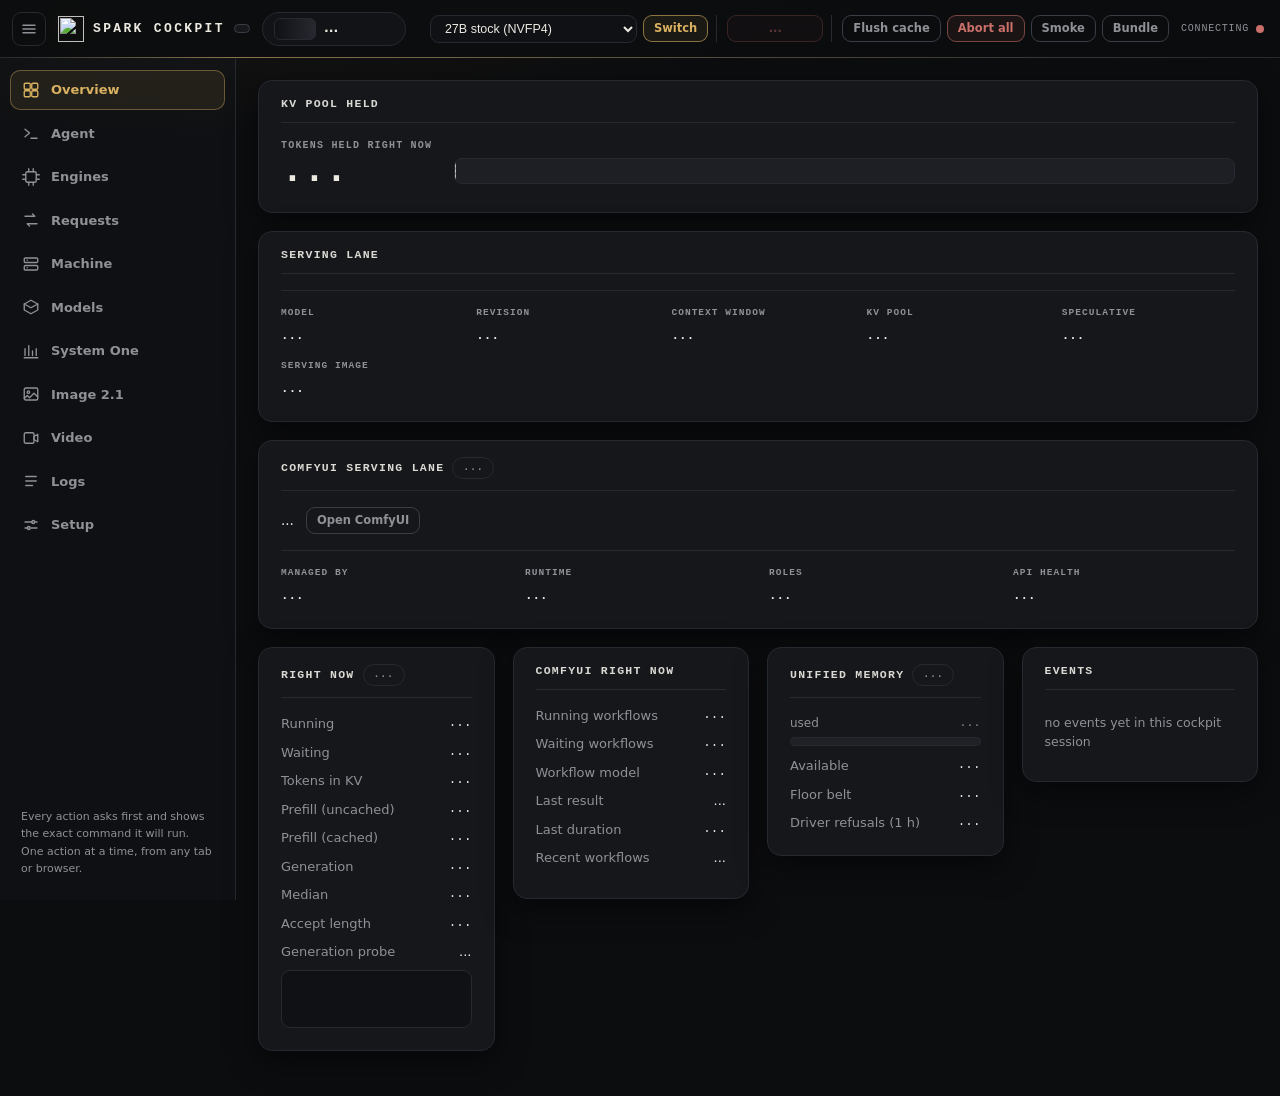
==== commit a461054e: "Preserve controller and remote OpenCode cockpit integrations before upgrade" ====
--- a/dashboard/static/index.html
+++ b/dashboard/static/index.html
@@ -170,6 +170,8 @@
   .grid .wide{grid-column:1 / -1}
   /* Two panels that belong together fill the row instead of leaving a third of it empty. */
   .grid.two{grid-template-columns:repeat(auto-fit, minmax(min(430px, 100%), 1fr))}
+  /* The four overview gauges are equally sized in one glance row on desktop. */
+  @media (min-width:1200px){ .grid.glance{grid-template-columns:repeat(4, minmax(0, 1fr))} }
   /* A main surface and its sidecar: the request feed and its pool, the events and the jobs. */
   @media (min-width:1080px){ .grid.split{grid-template-columns:minmax(0,2fr) minmax(0,1fr)} }
   .tabhead{display:flex; align-items:baseline; gap:12px; margin:0 0 var(--s5); flex-wrap:wrap}
@@ -790,7 +792,7 @@
           </div>
         </section>
 
-        <div class="grid two wide">
+        <div class="grid glance wide">
         <section class="panel" data-src="engine_fast,decode,canary">
           <h3>Right now <span class="chip" id="loadchip">...</span><span class="right"><span class="age"></span></span></h3>
           <dl class="kv">
@@ -819,7 +821,6 @@
           </dl>
           <p class="note" id="image-queue-note"></p>
         </section>
-        </div>
 
         <section class="panel" data-src="machine,kernel">
           <h3>Unified memory <span class="chip" id="memchip">...</span><span class="right"><span class="age"></span></span></h3>
@@ -838,6 +839,7 @@
           <h3>Events <span class="right"><span class="age"></span></span></h3>
           <div id="evtlist" role="log" aria-live="polite" aria-relevant="additions"><p class="empty">no events yet in this cockpit session</p></div>
         </section>
+        </div>
       </div>
     </div>
 
@@ -1318,7 +1320,7 @@
             <dt>Launcher</dt><dd id="oclauncher">...</dd>
             <dt>Limits vs this lane</dt><dd id="ocfit">...</dd>
           </dl>
-          <div style="margin-top:10px"><button class="btn mini" data-act="fit_opencode">Fit the limits to this engine</button></div>
+          <div style="margin-top:10px"><button class="btn mini" id="fitoc" data-act="fit_opencode">Fit the limits to this engine</button></div>
           <pre id="occmd" class="cmd" style="margin-top:10px">oc</pre>
           <p class="note" id="ocnote">...</p>
         </section>
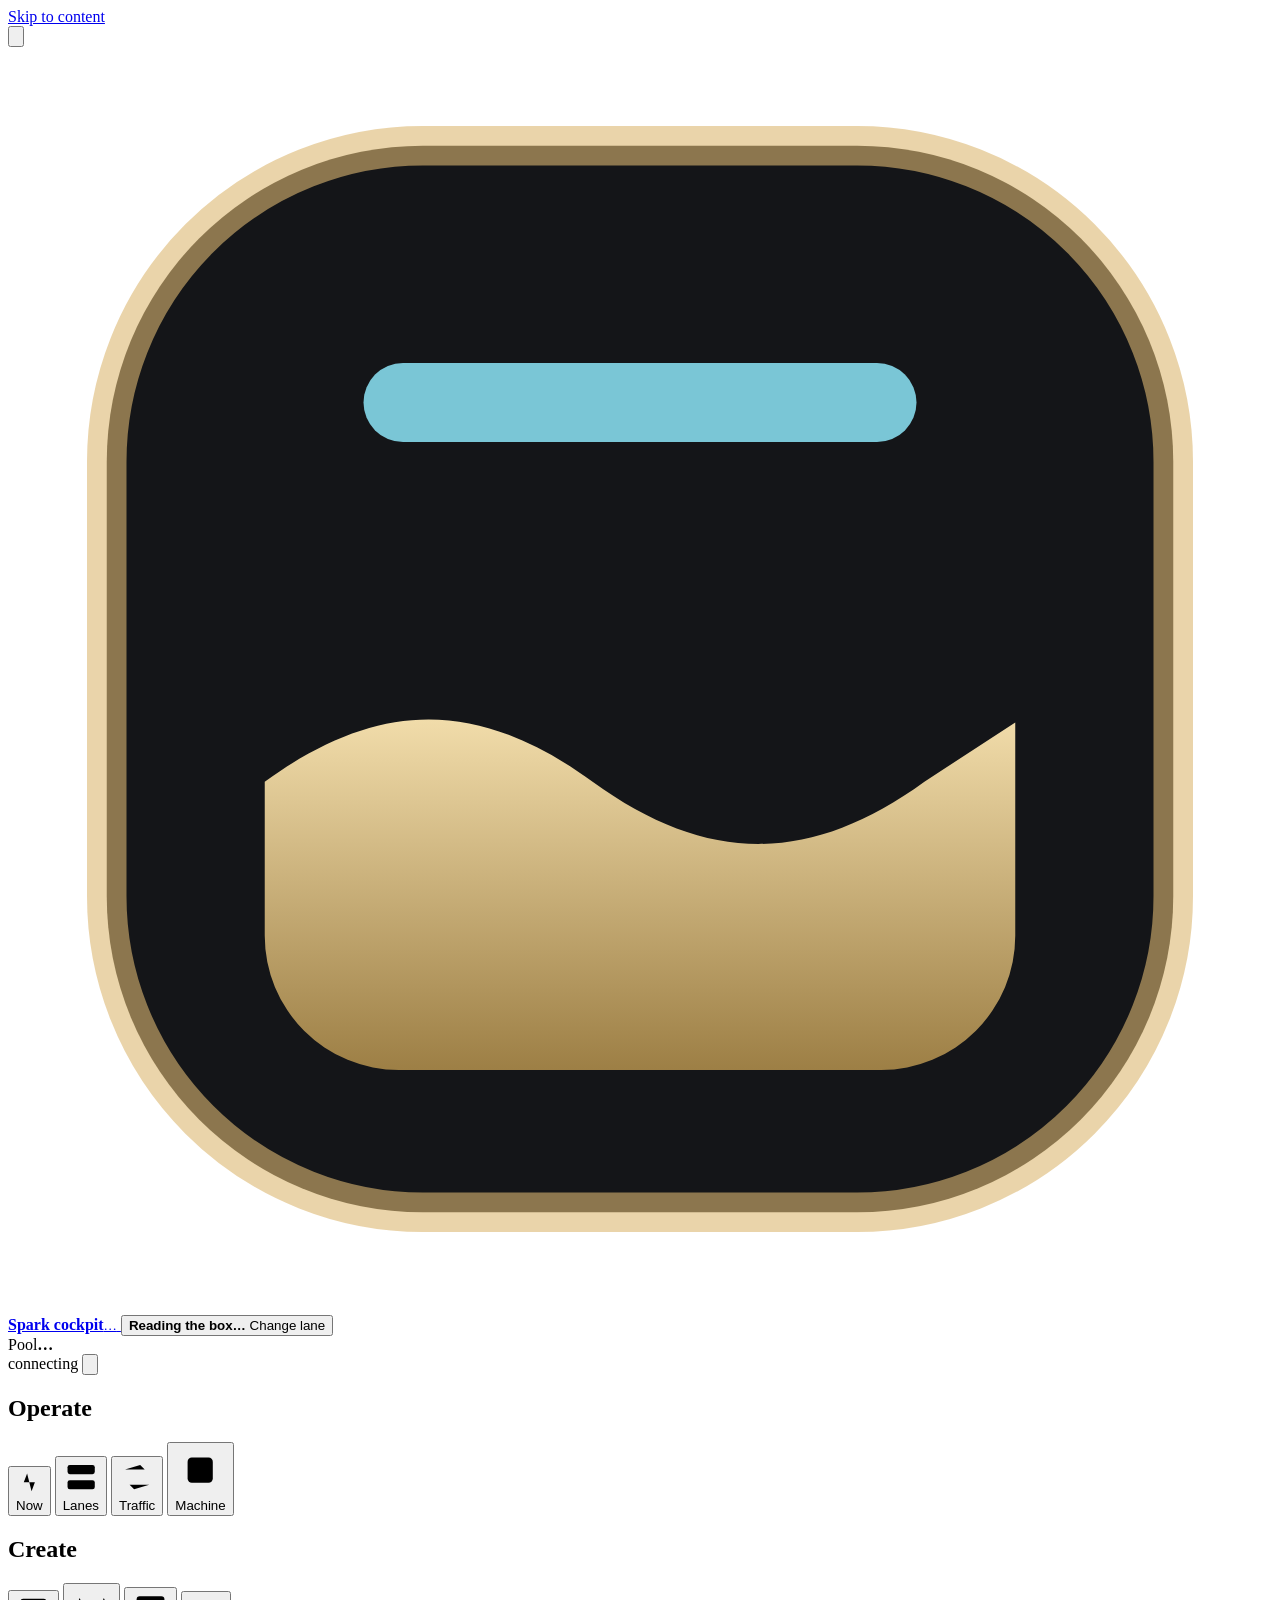
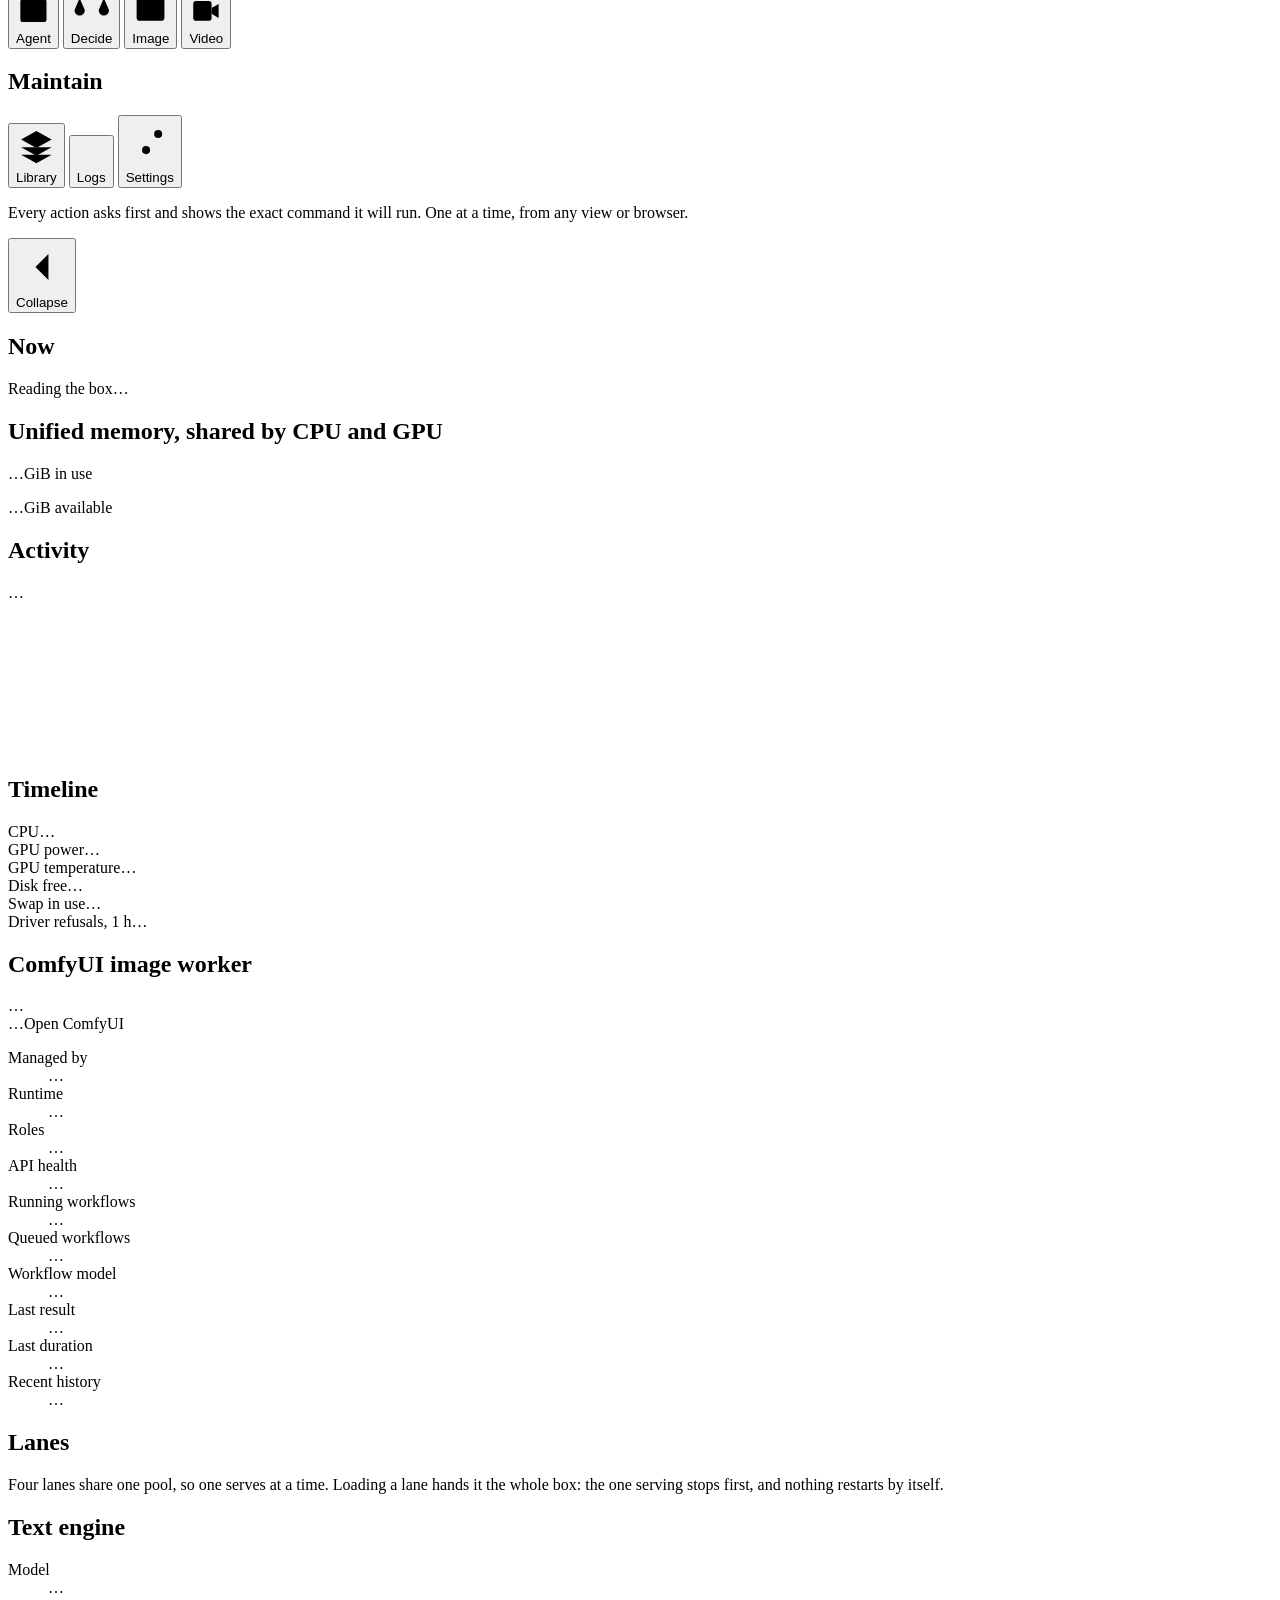
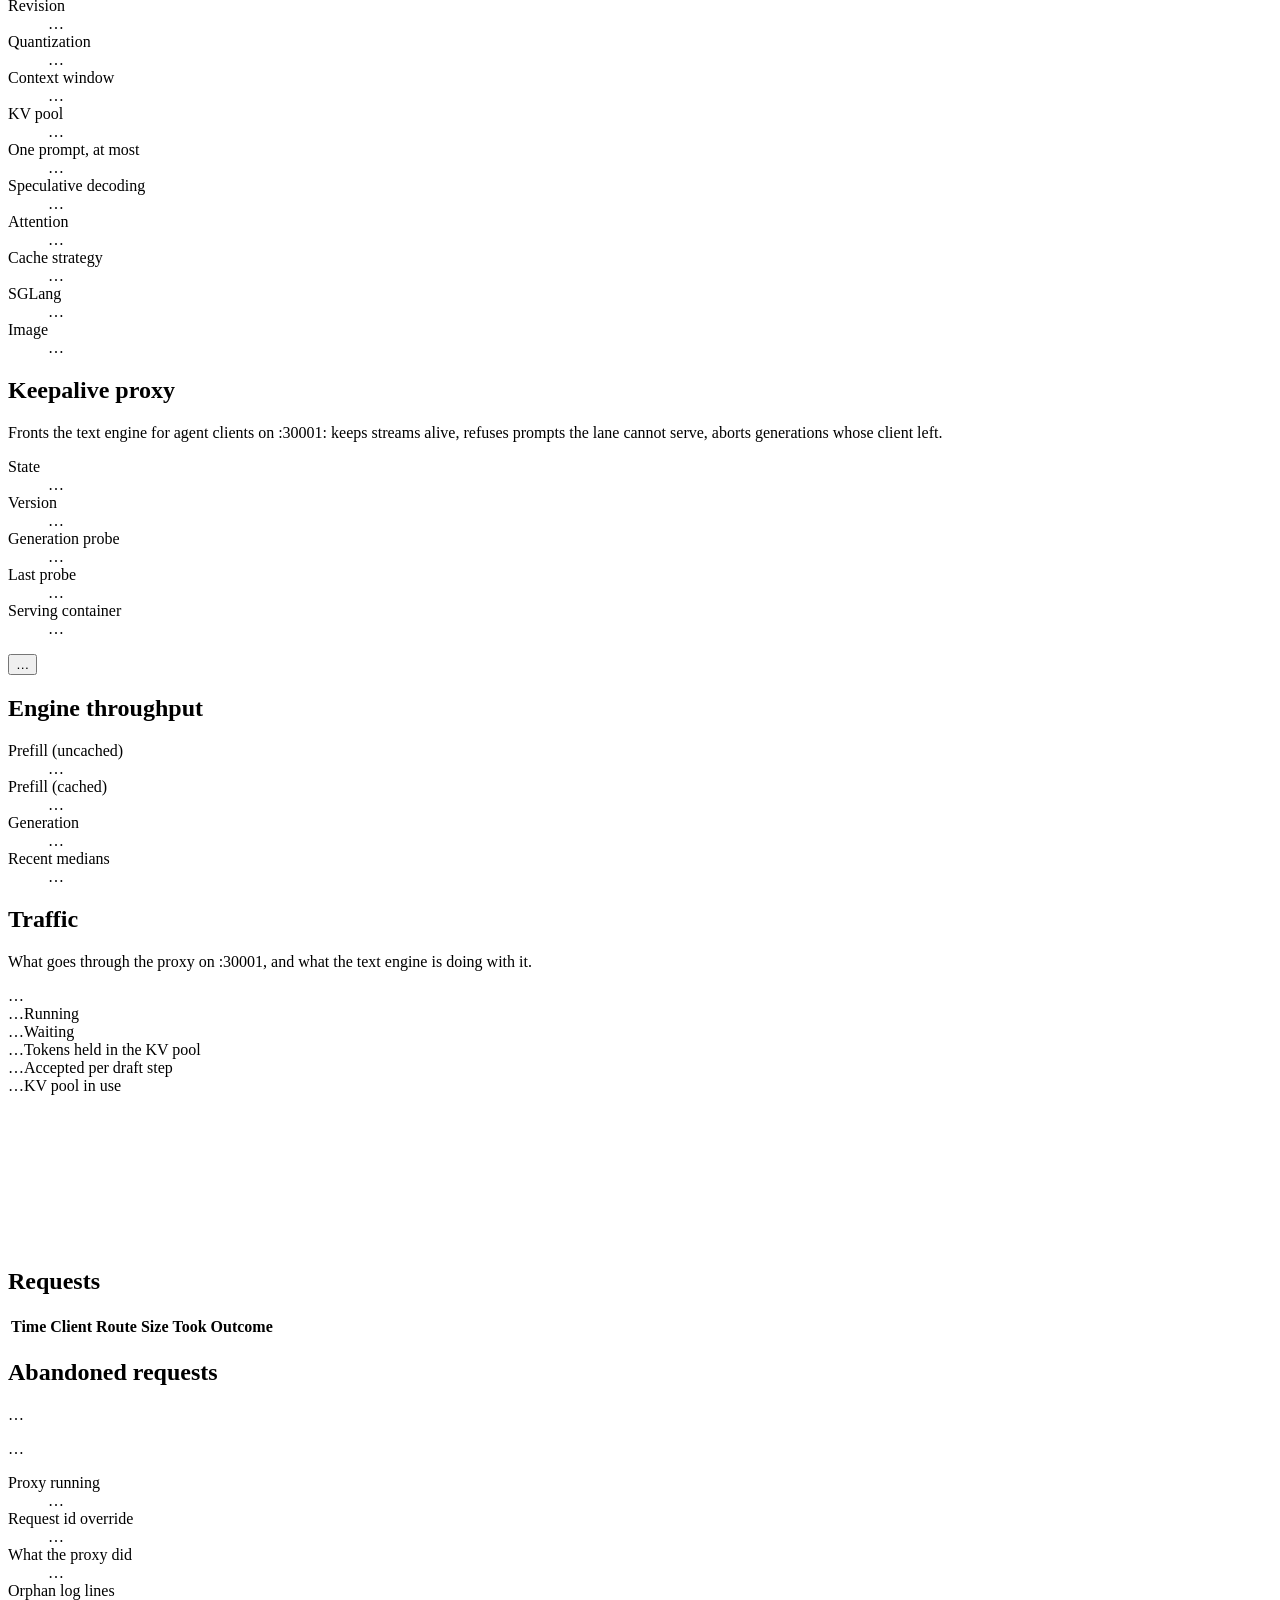
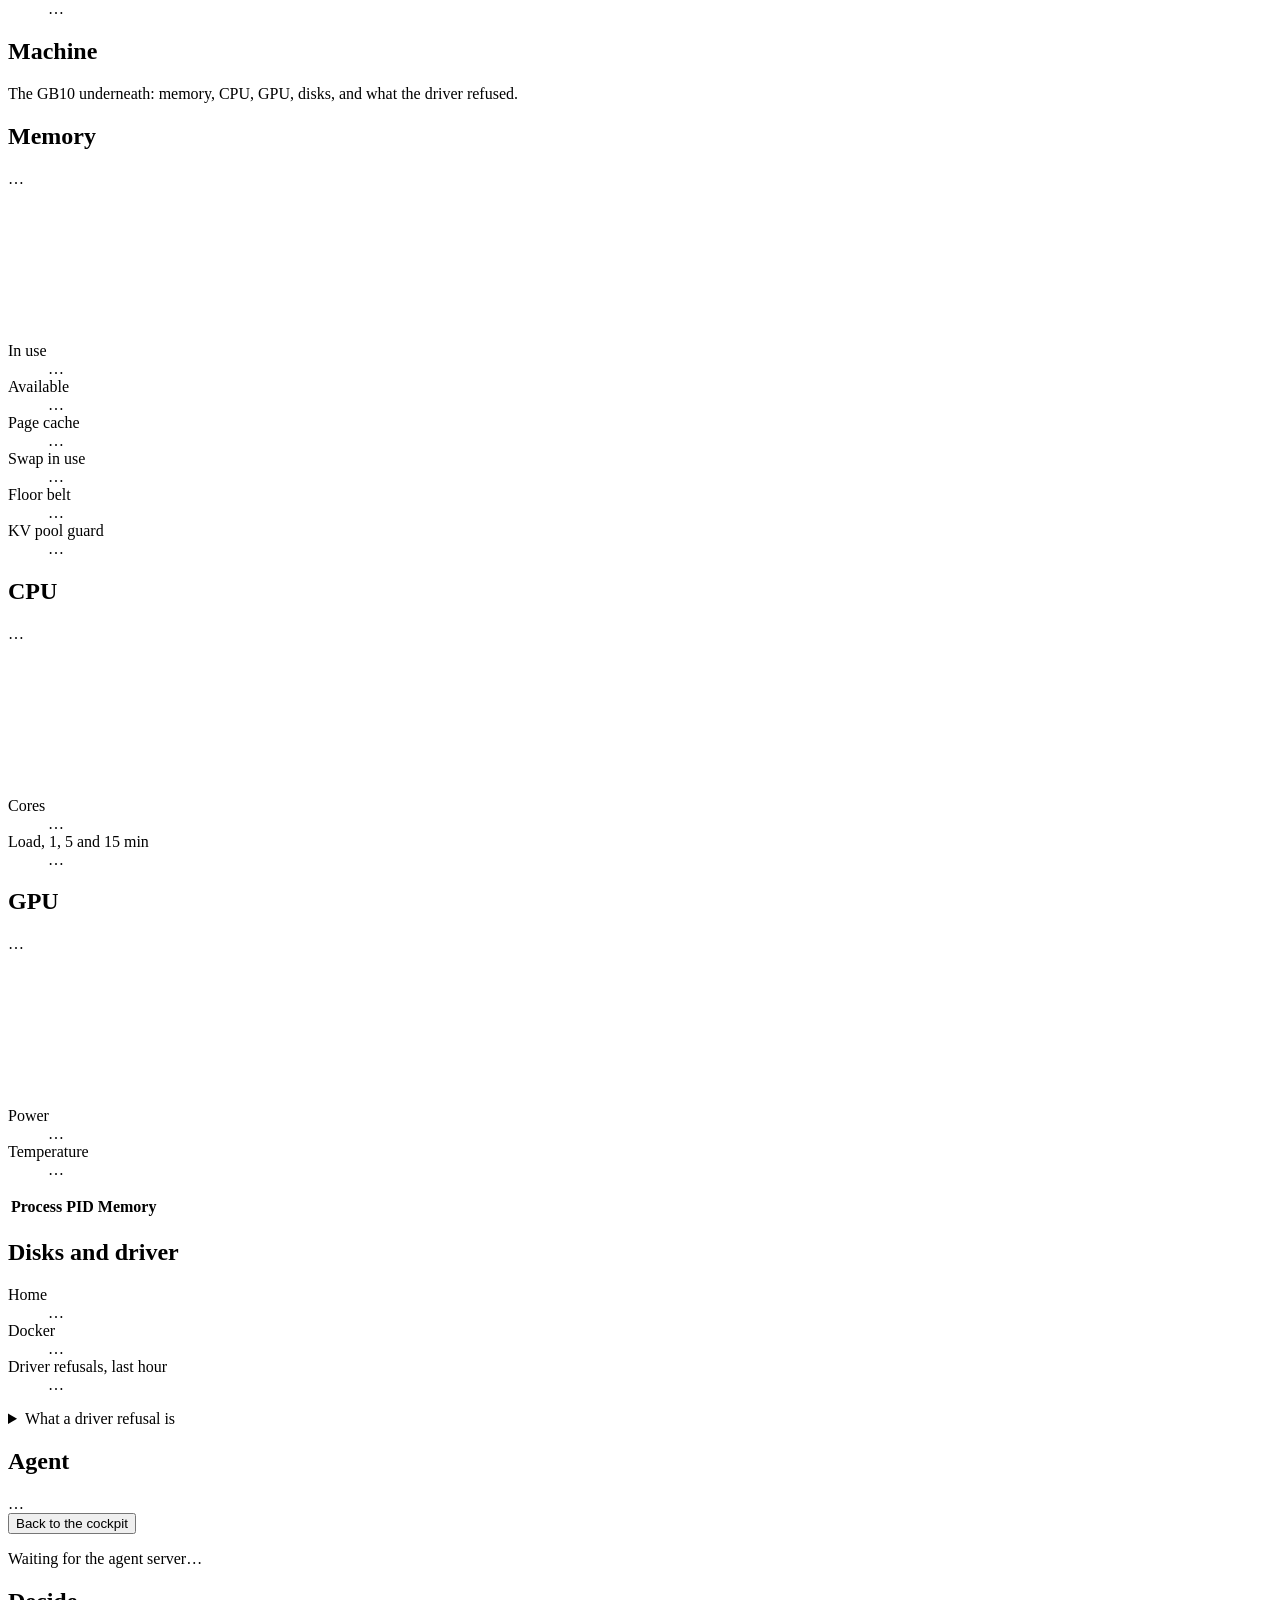
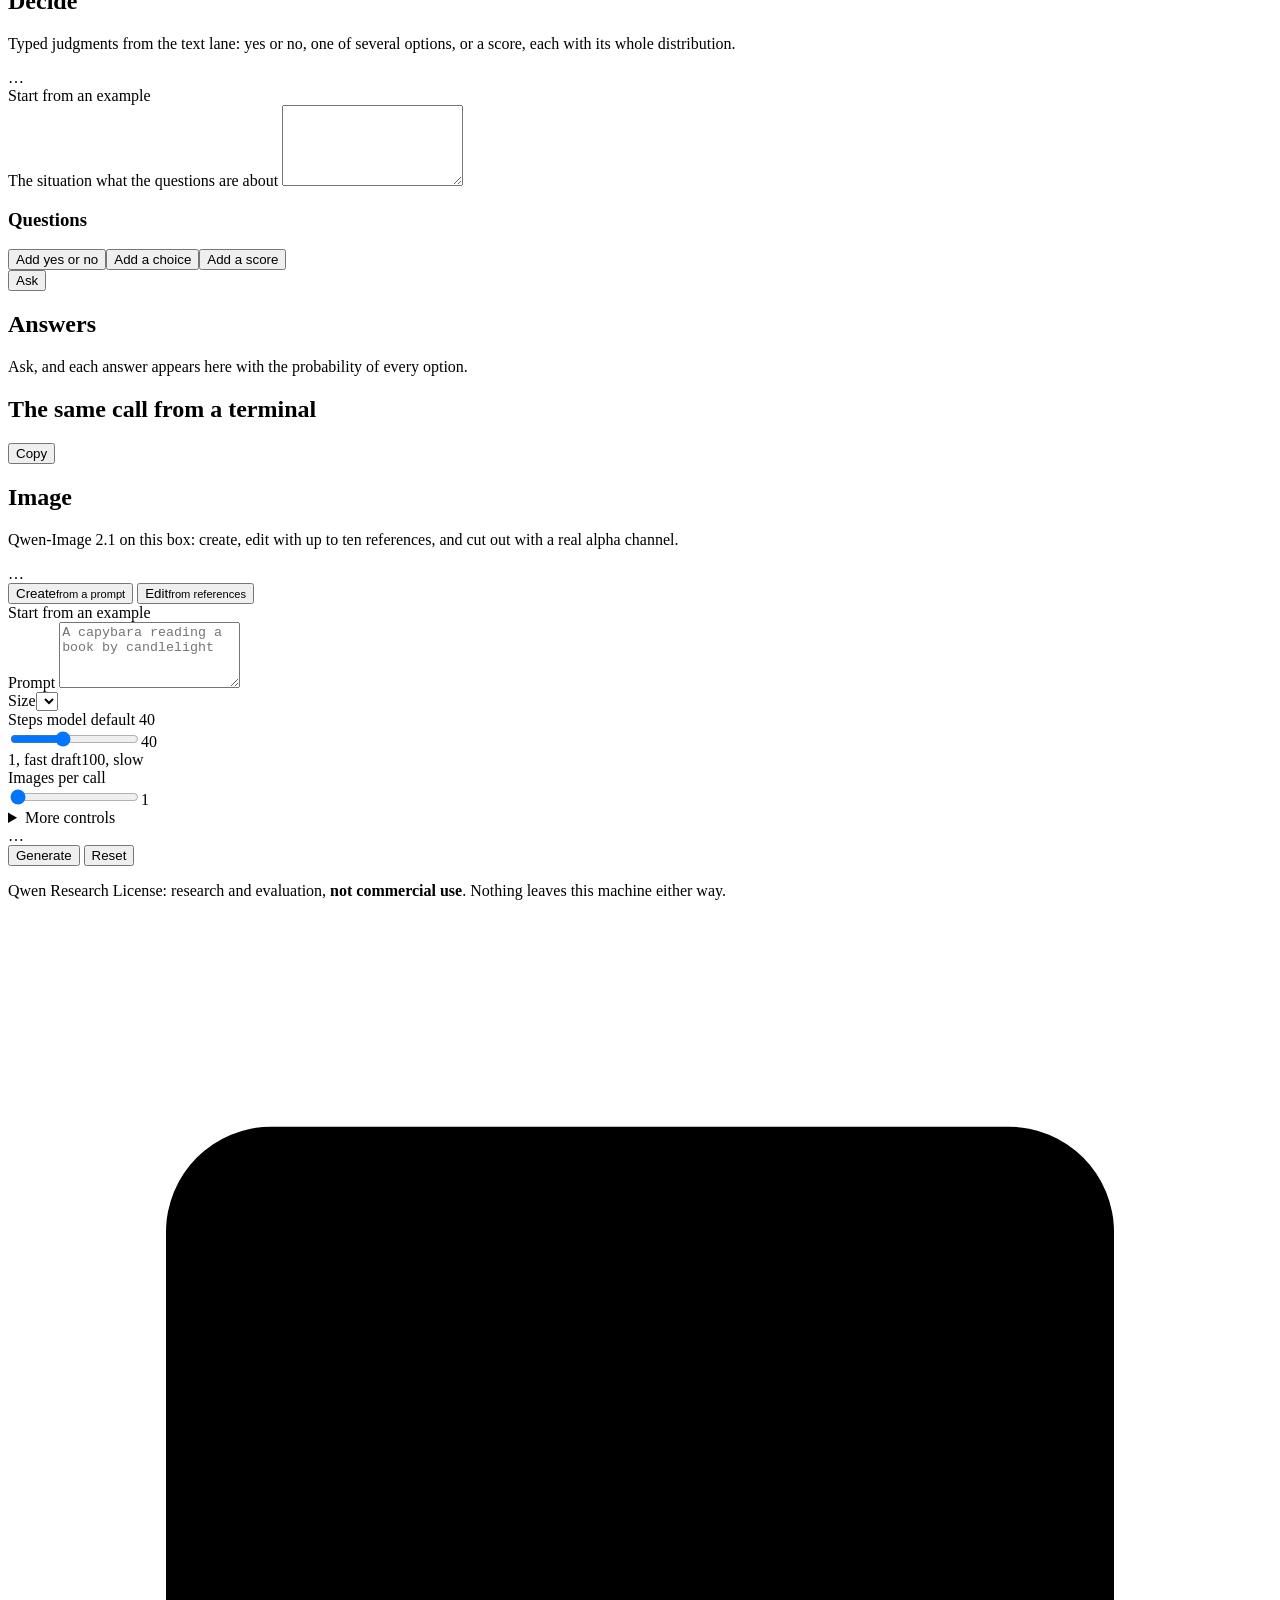
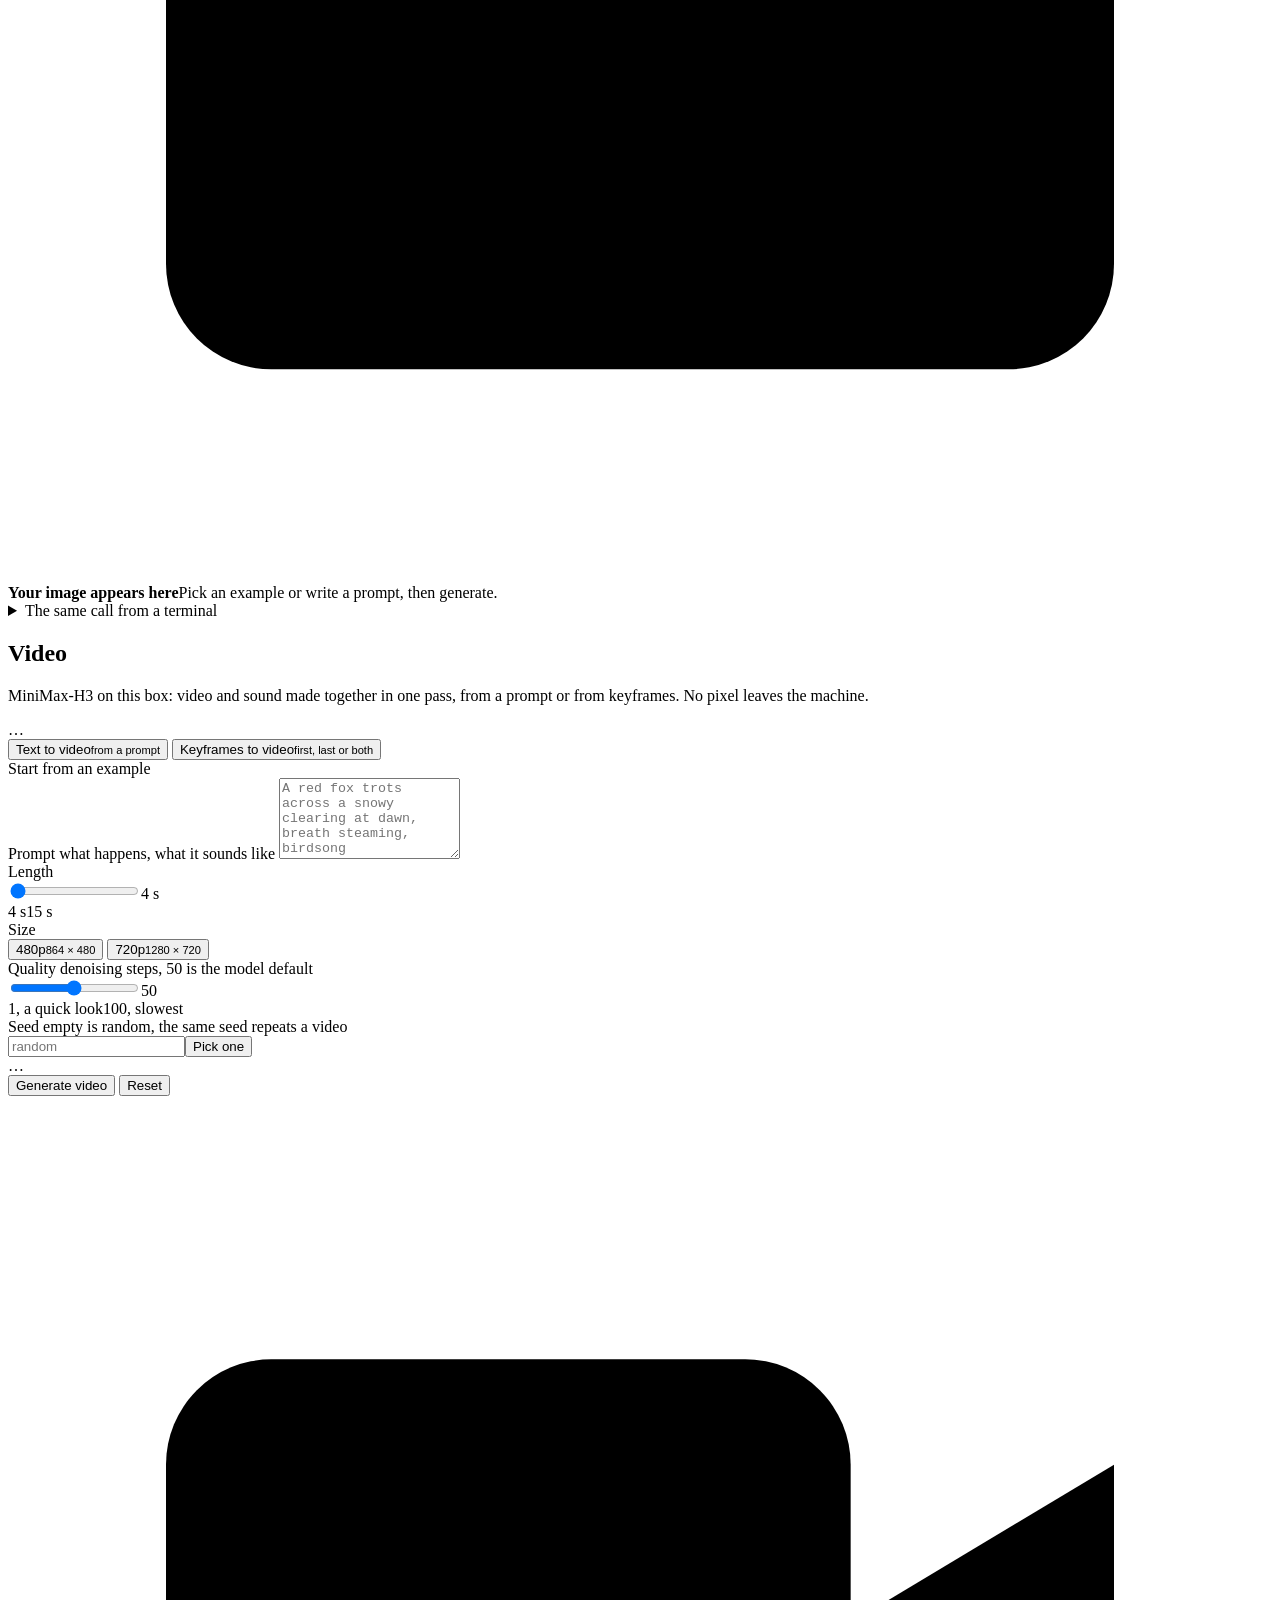
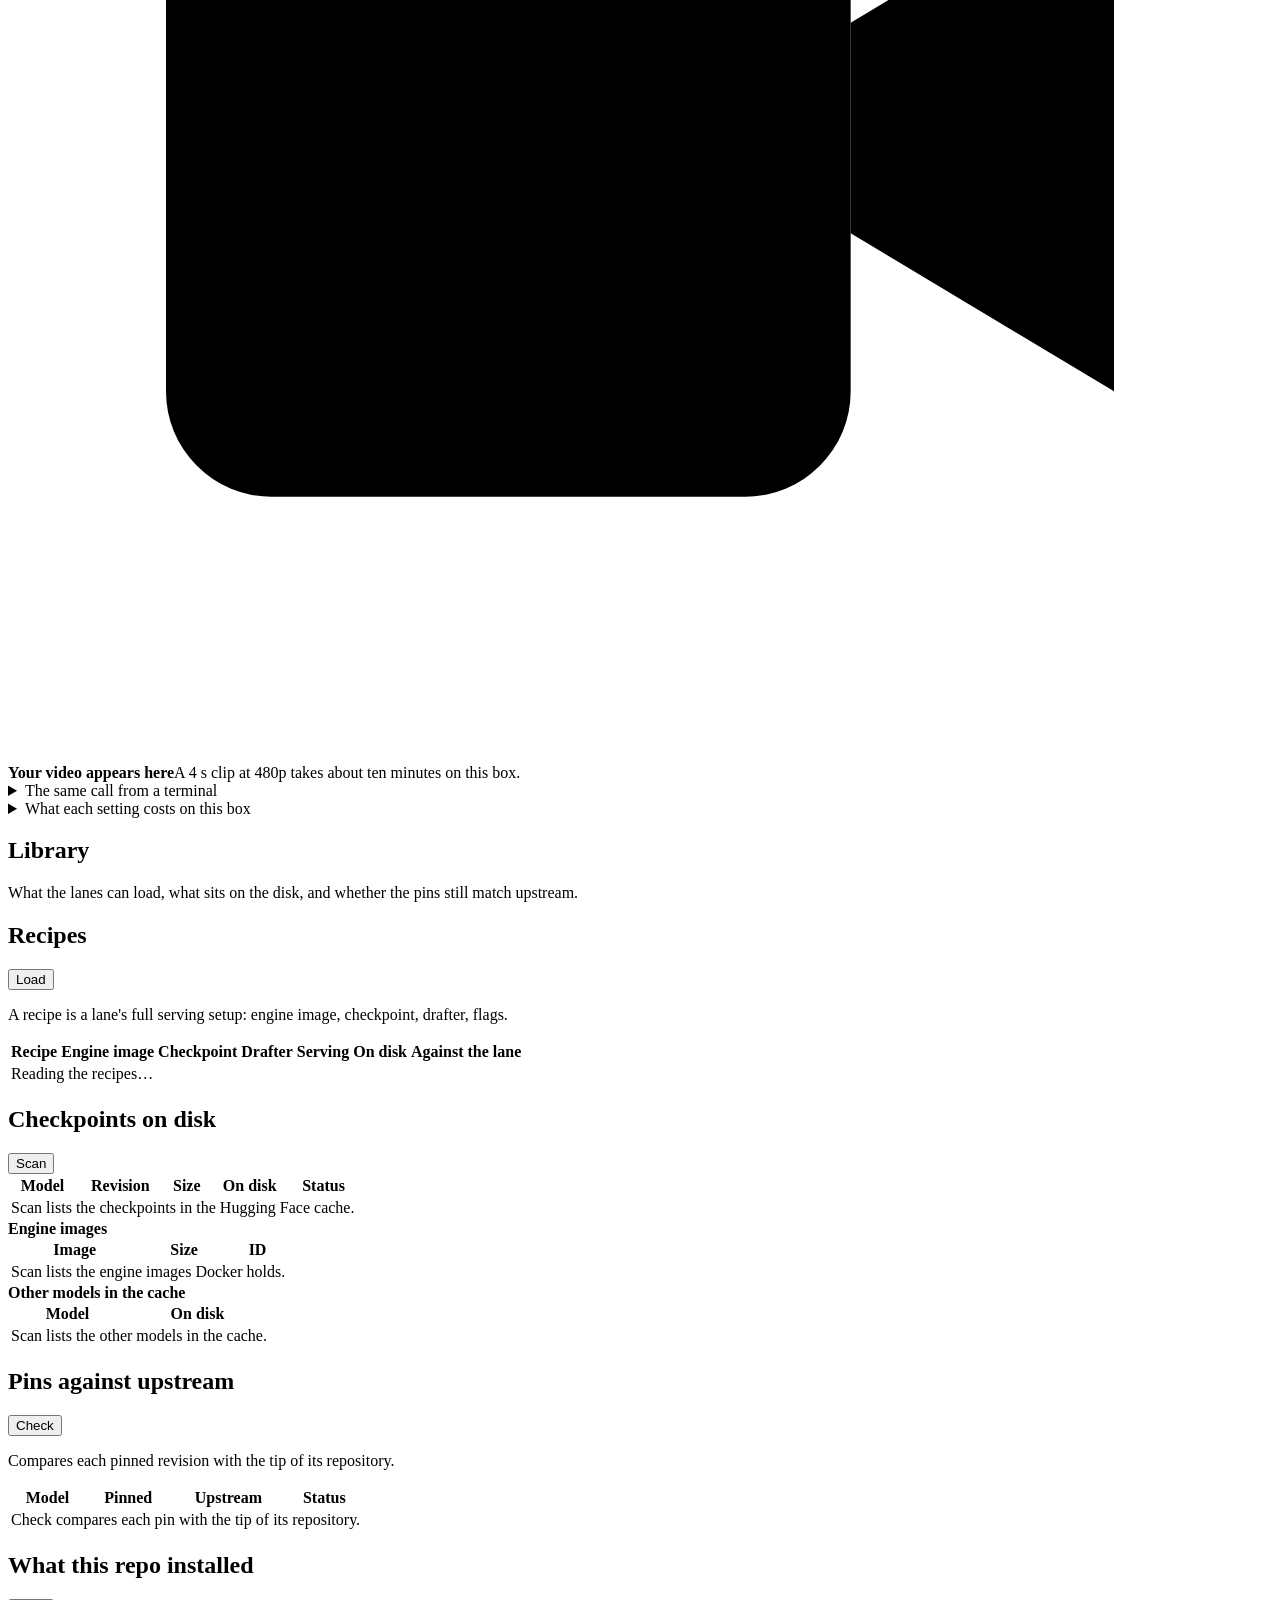
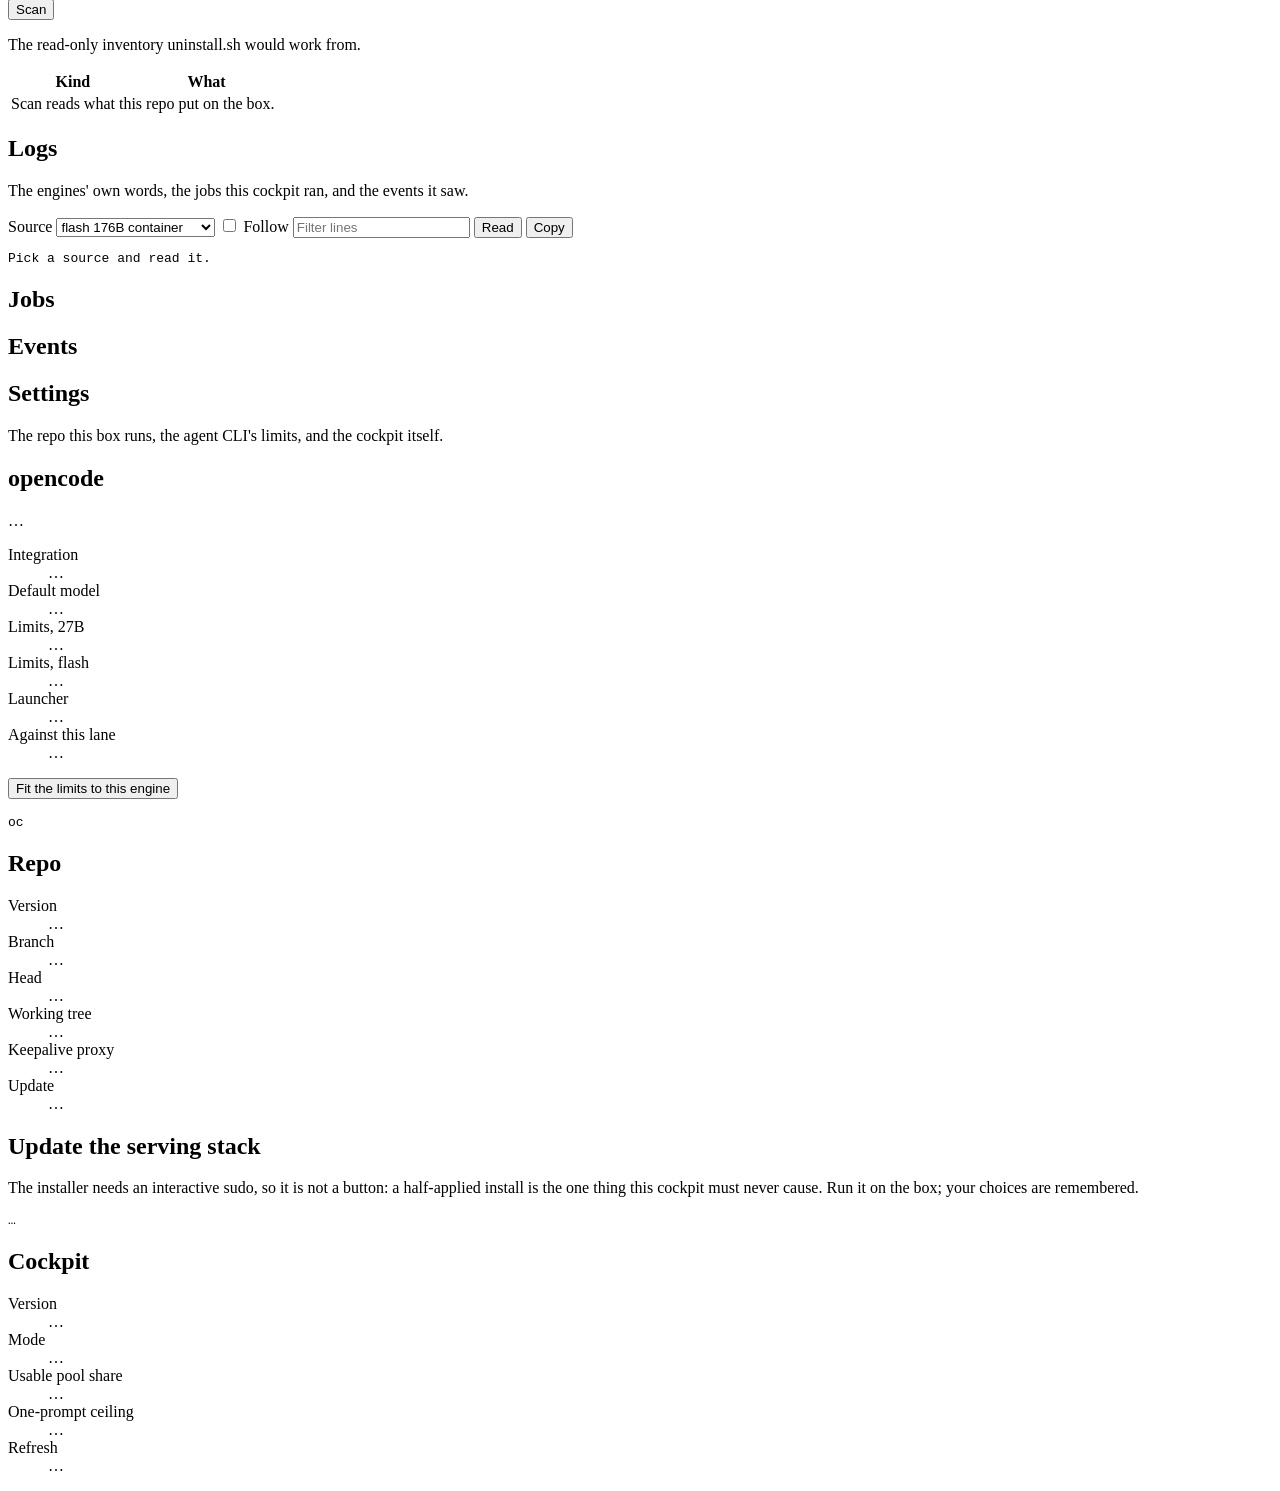
==== commit 9bbf8dd8: "Merge v1.22.6 while preserving controller ownership and remote OpenCode" ====
--- a/dashboard/static/index.html
+++ b/dashboard/static/index.html
@@ -3,1363 +3,670 @@
 <head>
 <meta charset="utf-8">
 <meta name="viewport" content="width=device-width, initial-scale=1, viewport-fit=cover, interactive-widget=resizes-content">
-<meta name="description" content="Live control room for the Qwen3.8 serving stack on a DGX Spark: engine lifecycle, KV pool, requests, models, actions.">
-<title>Spark Cockpit</title>
+<meta name="description" content="The control room of one DGX Spark: one pool of unified memory, four lanes that take turns in it, and the tools that run on them.">
+<meta name="theme-color" content="#0d0e10">
+<title>Spark cockpit</title>
 <link rel="icon" href="/static/favicon.svg">
-<link rel="stylesheet" href="/static/fonts/fonts.css">
-<style>
-  /* Palette from the object itself: the Spark's graphite chassis and its
-     champagne-gold anodizing, NVIDIA green for good, warm white text.
-     Dark only, on purpose: an instrument panel is dark. The cockpit is read
-     in a dim workshop and on an OLED phone; a light theme would be a second
-     design, so the one that matches the machine is the only one we ship.
-     Gold is the single accent; green/amber/red are states, never decoration. */
-  :root{
-    color-scheme:dark;
-    /* Graphite with a warm cast, never a blue one: warm greys read as machined
-       metal under workshop light and as OLED-black at night. */
-    --paper:#0c0d0f; --card:#16171b; --card2:#1c1e23; --line:#272930; --line2:#3a3d46;
-    --txt:#ece9e1; --mut:#8f9197; --soft:#101115; --glow:rgba(216,180,97,.08);
-    /* Exactly three signals exist, and two of them are rare:
-       champagne = alive, ready, measured, brand; bronze = looks away from perfect;
-       clay = broken. Green, orange, blue and neon pink are gone from this app. */
-    --acc:#d8b161; --acc-hi:#ecd9a4; --ok:#d8b161; --warn:#b5814e; --err:#c9706a;
-    /* the two lanes share the house palette: flash wears the gold, 27B the steel */
-    --flash:#d8b161; --lane27:#9d9ea3; --image:#7fa6b8;
-    --shadow:0 10px 30px rgba(0,0,0,.5);
-    --rail:236px; --rail-min:64px; --top:58px;
-    /* One spacing scale for the whole app, so no component invents its own. */
-    --s1:4px; --s2:8px; --s3:12px; --s4:16px; --s5:22px; --s6:30px;
-    --r-card:14px; --r-ctl:9px;
-    /* Two faces, self-hosted, both loaded: Inter says, IBM Plex Mono measures.
-       Plex Mono is the instrument face of the machine: every number, every label
-       that a gauge would carry, set like it was engraved on the chassis. */
-    --mono:"IBM Plex Mono", ui-monospace, "SF Mono", Menlo, monospace;
-  }
-  *{box-sizing:border-box; margin:0; -webkit-tap-highlight-color:transparent}
-  a,button,select,input[type=checkbox],label{touch-action:manipulation}
-  html{scrollbar-color:var(--line2) transparent}
-  body{background:radial-gradient(1100px 420px at 18% -10%, var(--glow), transparent 60%), var(--paper);
-       color:var(--txt); font:13.5px/1.5 "Inter", system-ui, -apple-system, "Segoe UI", sans-serif; min-height:100vh;
-       -webkit-font-smoothing:antialiased; text-rendering:optimizeLegibility}
-  ::selection{background:color-mix(in srgb, var(--acc) 30%, transparent)}
-  /* A measured value wears the instrument face: tabular, medium, a hair tighter. */
-  .num{font-family:var(--mono); font-weight:500; font-size:.96em; font-variant-numeric:tabular-nums; letter-spacing:.01em}
-  :focus-visible{outline:2px solid var(--acc); outline-offset:2px; border-radius:6px}
-  button{font:inherit; color:inherit}
-  [hidden]{display:none !important}
-
-  /* ── top bar: brand, lane at a glance, the actions, connection ── */
-  /* min-height, not height: a fixed box with wrappable content spills out of the
-     viewport instead of growing. app.js keeps --top on the measured height. */
-  .top{position:sticky; top:0; z-index:30; min-height:var(--top); display:flex; align-items:center; gap:12px;
-       padding:0 16px 0 12px; border-bottom:1px solid var(--line);
-       background:color-mix(in srgb, var(--paper) 86%, transparent); backdrop-filter:blur(14px)}
-  /* the anodized chamfer: one hairline of champagne gold under the bar, like the
-     machined edge of the Spark's own chassis. The only decoration in the app. */
-  .top::after{content:''; position:absolute; left:0; right:0; bottom:-1px; height:1px; pointer-events:none;
-       background:linear-gradient(90deg, transparent, color-mix(in srgb, var(--acc) 55%, transparent) 18%,
-                   color-mix(in srgb, var(--acc) 22%, transparent) 60%, transparent)}
-  .top .brand{display:flex; align-items:center; gap:9px; min-width:0; flex:none}
-  .top .brand img{width:26px; height:26px; filter:drop-shadow(0 0 10px var(--glow))}
-  /* the logotype: engraved in Plex Mono, the tracking of a milled nameplate */
-  .top .brand h1{font:600 13px/1 var(--mono); letter-spacing:.18em; text-transform:uppercase; white-space:nowrap}
-  .badge{font:600 9.5px/1 var(--mono); letter-spacing:.08em; text-transform:uppercase; border-radius:6px; padding:3.5px 7px;
-         border:1px solid var(--line2); color:var(--mut);
-         background:color-mix(in srgb, var(--card2) 70%, transparent); white-space:nowrap}
-  .badge.dry{color:var(--warn); border-color:color-mix(in srgb, var(--warn) 60%, transparent);
-             background:color-mix(in srgb, var(--warn) 14%, transparent)}
-  .iconbtn{width:34px; height:34px; border-radius:9px; border:1px solid var(--line); background:transparent;
-           display:grid; place-items:center; cursor:pointer; color:var(--mut)}
-  .iconbtn:hover{color:var(--txt); border-color:var(--line2)}
-  /* Width order when the header runs out of room: the pill gives way first, down to its
-     minimum and then out of the bar below 1180 px. When the actions still do not fit
-     beside the brand and the connection lamp, they take a row of their own (.topwrap,
-     set by app.js from the widths it measures): shrunk inside one row they slid under the
-     lamp from 981 px to about 1,440 px with a touch screen's buttons (found in review,
-     2026-09-24). A breakpoint could not hold: the widths move with the lane button's
-     label, the fonts and the pointer. */
-  .lanepill{display:flex; align-items:center; gap:8px; padding:5px 11px; border:1px solid var(--line);
-            border-radius:999px; background:color-mix(in srgb, var(--card) 70%, transparent); font-size:12.5px;
-            white-space:nowrap; min-width:9rem; overflow:hidden; flex-shrink:8}
-  .lanepill b{font-weight:650; overflow:hidden; text-overflow:ellipsis}
-  /* the sub-line is the first thing to give way on a narrow screen, never the state chip */
-  .lanepill .sub{color:var(--mut); min-width:0; overflow:hidden; text-overflow:ellipsis}
-  .lanepill .chip{flex:none}
-  .actbar{display:flex; align-items:center; gap:8px; margin-left:auto; flex-wrap:nowrap;
-          justify-content:flex-end; min-width:0; flex-shrink:0}
-  .top.topwrap{flex-wrap:wrap; row-gap:6px; padding-top:6px; padding-bottom:6px}
-  .top.topwrap .conn{order:2; margin-left:auto}
-  .top.topwrap .actbar{order:3; flex:1 0 100%; justify-content:flex-start; margin-left:0}
-  /* Grouping by a rule instead of by a box: three fewer frames in the busiest 60 px
-     of the app, and about 50 px given back to the lane pill. */
-  .actbar .grp{display:flex; align-items:center; gap:6px; min-width:0}
-  .actbar .grp + .grp{padding-left:10px; border-left:1px solid var(--line)}
-  .actbar .btn{white-space:nowrap}
-  #switchsel{min-width:7.5rem; max-width:15rem; flex-shrink:3; text-overflow:ellipsis}
-  /* The lane button is the one control whose label must survive intact: it names
-     the engine a click will stop. Give it room first by dropping the lane pill. */
-  #lanebtn{min-width:6rem; max-width:16rem; flex-shrink:1; overflow:hidden; text-overflow:ellipsis}
-  .conn{display:flex; align-items:center; gap:7px; color:var(--mut); font:500 10px/1 var(--mono); letter-spacing:.08em; text-transform:uppercase; white-space:nowrap}
-  .dot{width:8px; height:8px; border-radius:50%; background:var(--err); transition:background .25s}
-  .dot.on{background:var(--ok); box-shadow:0 0 10px 1px color-mix(in srgb, var(--ok) 60%, transparent); animation:beat 2.4s ease-in-out infinite}
-  .dot.warn{background:var(--warn)}
-  @keyframes beat{50%{box-shadow:0 0 4px 0 color-mix(in srgb, var(--ok) 25%, transparent)}}
-
-  /* ── job strip: what is running right now, for every tab and every browser ── */
-  /* what a screen reader is told when a lane or a job changes state; the pill and the strip
-     themselves change every second (a boot's clock, a job's last line) and were live regions,
-     read out again at each tick (found in review, 2026-09-24) */
-  .srsay{position:absolute; width:1px; height:1px; overflow:hidden; clip:rect(0 0 0 0); white-space:nowrap}
-  .jobstrip{position:sticky; top:var(--top); z-index:25; display:flex; align-items:center; gap:12px; flex-wrap:wrap;
-            padding:8px 16px; border-bottom:1px solid var(--line); font-size:12.5px;
-            background:color-mix(in srgb, var(--card) 92%, transparent)}
-  .jobstrip.running{border-bottom-color:color-mix(in srgb, var(--warn) 50%, transparent)}
-  .jobstrip.done{border-bottom-color:color-mix(in srgb, var(--ok) 50%, transparent)}
-  .jobstrip.failed{border-bottom-color:color-mix(in srgb, var(--err) 55%, transparent)}
-  .jobstrip .what{font-weight:650}
-  .jobstrip .last{color:var(--mut); font:400 11px var(--mono); min-width:0; overflow:hidden;
-                  text-overflow:ellipsis; white-space:nowrap; flex:1}
-  .jobstrip .bar{width:120px; height:6px; border-radius:4px; background:var(--soft); border:1px solid var(--line); overflow:hidden}
-  .jobstrip .bar i{display:block; height:100%; width:100%; opacity:.7;
-                   background:repeating-linear-gradient(45deg, var(--warn) 0 8px, transparent 8px 16px); animation:barber .9s linear infinite}
-  .joblog{background:var(--soft); border:1px solid var(--line); border-radius:11px; padding:10px 13px;
-          font:400 11.5px/1.6 var(--mono); max-height:260px; overflow:auto; white-space:pre-wrap; width:100%; color:var(--mut)}
-
-  /* ── banners ── */
-  .banners{display:flex; flex-direction:column; gap:8px; padding:12px 18px 0}
-  .banners:empty{display:none}
-  .banner{display:flex; align-items:center; gap:10px; padding:10px 14px; border-radius:11px; font-size:13px;
-          border:1px solid color-mix(in srgb, var(--warn) 55%, transparent); background:color-mix(in srgb, var(--warn) 12%, transparent)}
-  .banner.err{border-color:color-mix(in srgb, var(--err) 55%, transparent); background:color-mix(in srgb, var(--err) 12%, transparent)}
-  .banner.info{border-color:var(--line); background:color-mix(in srgb, var(--card) 60%, transparent); color:var(--mut)}
-  .banner b{font-weight:650}
-
-  /* ── shell: rail + content ── */
-  .shell{display:grid; grid-template-columns:var(--rail) 1fr; min-height:calc(100vh - var(--top));
-         min-height:calc(100dvh - var(--top))}
-  /* The collapsed rail exists beside the content only: on a narrow screen the rail is a row
-     of labelled tabs and its button is hidden, so a collapse kept from a wide window left
-     64 px of unlabelled icons there and no way to open them (found in review, 2026-09-24). */
-  @media (min-width:981px){ body.railmin .shell{grid-template-columns:var(--rail-min) 1fr} }
-  .rail{position:sticky; top:var(--top); align-self:start; height:calc(100vh - var(--top)); overflow:auto;
-        border-right:1px solid var(--line); padding:12px 10px; display:flex; flex-direction:column; gap:4px;
-        background:color-mix(in srgb, var(--card) 40%, transparent)}
-  .rail .nav{display:flex; align-items:center; gap:11px; width:100%; padding:9px 11px; border-radius:10px;
-             border:1px solid transparent; background:transparent; cursor:pointer; text-align:left; color:var(--mut);
-             font-size:13px; font-weight:600; white-space:nowrap}
-  .rail .nav svg{width:18px; height:18px; flex:none; stroke:currentColor; fill:none; stroke-width:1.8; stroke-linecap:round; stroke-linejoin:round}
-  .rail .nav:hover{color:var(--txt); background:color-mix(in srgb, var(--card2) 80%, transparent)}
-  .rail .nav[aria-current="page"]{color:var(--acc); border-color:color-mix(in srgb, var(--acc) 40%, transparent);
-                                  background:color-mix(in srgb, var(--acc) 9%, transparent)}
-  .rail .nav .lab{flex:1; min-width:0; overflow:hidden; text-overflow:ellipsis; white-space:nowrap}
-  .rail .nav .bdg{flex:none; max-width:11ch; overflow:hidden; text-overflow:ellipsis; white-space:nowrap;
-                  font-size:10.5px; font-weight:700; padding:1px 8px; border-radius:999px; border:1px solid var(--line); color:var(--mut)}
-  .rail .nav .bdg.warn{color:var(--warn); border-color:color-mix(in srgb, var(--warn) 55%, transparent)}
-  .rail .nav .bdg.err{color:var(--err); border-color:color-mix(in srgb, var(--err) 55%, transparent)}
-  .rail .nav .bdg:empty{display:none}
-  @media (min-width:981px){
-    body.railmin .rail .nav .lab, body.railmin .rail .nav .bdg, body.railmin .rail .foot{display:none}
-    body.railmin .rail .nav{justify-content:center; padding:10px 0}
-  }
-  .rail .foot{margin-top:auto; color:var(--mut); font-size:11px; padding:10px 11px; line-height:1.6}
-  .content{padding:var(--s5) var(--s5) 48px; min-width:0}
-  .tab{display:none}
-  .tab.active{display:block}
-  .grid{display:grid; gap:18px; align-items:start; grid-template-columns:repeat(auto-fit, minmax(min(330px, 100%), 1fr))}
-  .grid .wide{grid-column:1 / -1}
-  /* Two panels that belong together fill the row instead of leaving a third of it empty. */
-  .grid.two{grid-template-columns:repeat(auto-fit, minmax(min(430px, 100%), 1fr))}
-  /* The four overview gauges are equally sized in one glance row on desktop. */
-  @media (min-width:1200px){ .grid.glance{grid-template-columns:repeat(4, minmax(0, 1fr))} }
-  /* A main surface and its sidecar: the request feed and its pool, the events and the jobs. */
-  @media (min-width:1080px){ .grid.split{grid-template-columns:minmax(0,2fr) minmax(0,1fr)} }
-  .tabhead{display:flex; align-items:baseline; gap:12px; margin:0 0 var(--s5); flex-wrap:wrap}
-  .tabhead h2{font-size:21px; font-weight:700; letter-spacing:-.024em}
-  .tabhead p{color:var(--mut); font-size:12.5px; letter-spacing:.01em}
-
-  /* ── panels ── */
-  section.panel{background:var(--card); border:1px solid var(--line); border-radius:var(--r-card);
-                padding:var(--s4) var(--s5) var(--s5); min-width:0; box-shadow:var(--shadow); position:relative}
-  section.panel.stale{opacity:.72}
-  /* Panel titles read as engraved instrument labels: small, uppercase, tracked in
-     Plex Mono, separated by a hairline - the way the machine itself would name
-     its gauges. Their data stays in the body face; the label is the bezel. */
-  section.panel h3{font:600 11.5px/1.2 var(--mono); letter-spacing:.11em; text-transform:uppercase;
-                   color:color-mix(in srgb, var(--txt) 82%, var(--mut));
-                   margin:0 0 var(--s4); padding-bottom:11px; border-bottom:1px solid var(--line);
-                   display:flex; align-items:center; gap:var(--s2); flex-wrap:wrap}
-  section.panel h3 .right{margin-left:auto; display:flex; align-items:center; gap:6px}
-  .age{font:400 10.5px/1.4 var(--mono); color:var(--mut); font-variant-numeric:tabular-nums; letter-spacing:.02em}
-  .age.stale{color:var(--warn)}
-  .empty{color:var(--mut); font-size:12.5px; padding:8px 0}
-  td.empty{padding:14px 8px; text-align:center}
-  /* Prose stops at a readable measure even when its panel is 1200 px wide. */
-  .note{color:var(--mut); font-size:11.5px; margin-top:8px; max-width:78ch; line-height:1.65}
-  .kv{display:grid; grid-template-columns:auto 1fr; gap:9px var(--s5); font-size:13px}
-  .kv dt{color:var(--mut)} .kv dd{text-align:right; overflow-wrap:break-word; min-width:0}
-  /* A value that is a sentence, not a number: it reads left and wraps like prose. */
-  .kv dd.text{text-align:left; color:var(--mut); font-size:12.5px; grid-column:1 / -1; margin-top:-5px}
-  /* A chip is a lamp on the panel: instrument face, small caps, one color per state. */
-  .chip{font:600 10px/1.2 var(--mono); letter-spacing:.07em; text-transform:uppercase; border-radius:999px; padding:4px 10px; border:1px solid var(--line);
-        color:var(--mut); background:color-mix(in srgb, var(--card) 40%, transparent); white-space:nowrap;
-        transition:color .25s, border-color .25s, background .25s}
-  .chip.ok{color:var(--ok); border-color:color-mix(in srgb, var(--ok) 50%, transparent); background:color-mix(in srgb, var(--ok) 10%, transparent)}
-  .chip.err{color:var(--err); border-color:color-mix(in srgb, var(--err) 50%, transparent); background:color-mix(in srgb, var(--err) 12%, transparent)}
-  /* the release line turns warn-coloured when the cockpit's own code is older
-     than the repo on disk: its controls and its checks then disagree */
-  #upline.warn{color:var(--warn)}
-  .chip.warn{color:var(--warn); border-color:color-mix(in srgb, var(--warn) 50%, transparent); background:color-mix(in srgb, var(--warn) 12%, transparent)}
-  .chip.flash{color:var(--flash); border-color:color-mix(in srgb, var(--flash) 50%, transparent); background:color-mix(in srgb, var(--flash) 12%, transparent)}
-  .chip.lane27{color:var(--lane27); border-color:color-mix(in srgb, var(--lane27) 50%, transparent); background:color-mix(in srgb, var(--lane27) 12%, transparent)}
-  .chip.laneimg{color:var(--image); border-color:color-mix(in srgb, var(--image) 50%, transparent); background:color-mix(in srgb, var(--image) 12%, transparent)}
-  .chip.live::before{content:''; display:inline-block; width:7px; height:7px; border-radius:50%; background:currentColor; margin-right:6px; animation:pulse 1.2s ease-in-out infinite}
-  .skel{color:transparent !important; background:linear-gradient(90deg, var(--soft), var(--line), var(--soft)); background-size:200% 100%;
-        animation:skel 1.2s linear infinite; border-radius:6px}
-  @keyframes skel{to{background-position:-200% 0}}
-  @keyframes pulse{50%{opacity:.45}}
-  @keyframes barber{to{background-position:22.6px 0}}
-  @media (prefers-reduced-motion: reduce){ *{animation:none !important; transition:none !important} }
-  /* every animation stops there, and a still full bar is what a finished one looks like:
-     the indeterminate ones pulse their opacity instead, which is not motion */
-  @keyframes indetpulse{0%,100%{opacity:.35} 50%{opacity:.85}}
-  @media (prefers-reduced-motion: reduce){ .bfill.indet, .jobstrip .bar i, .img .prog.indet .fl{animation:indetpulse 1.8s ease-in-out infinite !important} }
-
-  .gauge{margin:6px 0 10px}
-  .gauge .bar{height:9px; border-radius:6px; background:color-mix(in srgb, var(--line) 60%, transparent);
-              overflow:hidden; border:1px solid var(--line)}
-  .gauge .fill{height:100%; border-radius:6px; transition:width .6s ease-out; background:linear-gradient(90deg, color-mix(in srgb, var(--acc) 72%, var(--card)), var(--acc))}
-  .gauge.warn .fill{background:linear-gradient(90deg, color-mix(in srgb, var(--warn) 70%, var(--card)), var(--warn))}
-  .gauge.crit .fill{background:linear-gradient(90deg, color-mix(in srgb, var(--err) 70%, var(--card)), var(--err))}
-  .gauge .lab{display:flex; justify-content:space-between; font-size:12px; color:var(--mut); margin-bottom:5px}
-  canvas.spark{width:100%; height:58px; display:block; margin-top:8px}
-
-  table{width:100%; border-collapse:collapse; font-size:12.5px; table-layout:fixed}
-  td{overflow-wrap:anywhere; padding:9px 8px; border-top:1px solid var(--line); vertical-align:top}
-  th{font:600 10px/1.3 var(--mono); color:var(--mut); text-align:left; text-transform:uppercase;
-     letter-spacing:.09em; padding:0 8px 9px}
-  /* a select is a control, not a label: it never inherits the engraved caps */
-  section.panel h3 select, section.panel h3 label{text-transform:none}
-  tbody tr:hover{background:color-mix(in srgb, var(--card2) 70%, transparent)}
-  td.r, th.r{text-align:right}
-  td .chip{white-space:normal}
-  /* Presence chips read as a stack, never as a broken two-then-one row. */
-  td.chips{display:flex; flex-direction:column; align-items:flex-start; gap:5px}
-  #rcptable td:first-child{overflow-wrap:normal}
-  .chip:empty{display:none}
-  .tablewrap{overflow-x:auto; max-width:100%}
-  /* The numeric columns get just enough for their widest value; the two text
-     columns (path, outcome) split whatever is left, so the outcome chip and its
-     token line never stack or clip inside the ~600px the split grid leaves. */
-  #feedtable th:nth-child(1){width:74px} #feedtable th:nth-child(2){width:62px}
-  #feedtable th:nth-child(4){width:64px} #feedtable th:nth-child(5){width:60px}
-  #feedtable td{padding-left:7px; padding-right:7px}
-  #feedtable td:nth-child(1), #feedtable td:nth-child(2),
-  #feedtable td:nth-child(4), #feedtable td:nth-child(5){white-space:nowrap}
-  #feedtable td:nth-child(3){overflow-wrap:normal}
-
-  .btn{border:1px solid color-mix(in srgb, var(--acc) 60%, transparent); color:var(--acc); background:color-mix(in srgb, var(--acc) 8%, transparent);
-       border-radius:var(--r-ctl); padding:7px 14px; font-size:12.5px; font-weight:650; cursor:pointer; white-space:nowrap;
-       transition:background .18s ease-out, color .18s ease-out, border-color .18s ease-out, box-shadow .18s ease-out}
-   .btn:hover:not(:disabled){background:var(--acc); color:#17120a; box-shadow:0 4px 18px color-mix(in srgb, var(--acc) 40%, transparent)}
-  .btn.low{border-color:var(--line2); color:var(--txt); background:color-mix(in srgb, var(--card2) 80%, transparent)}
-  .btn.low:hover:not(:disabled){background:var(--card2); color:var(--acc-hi); border-color:var(--acc); box-shadow:none}
-  .btn.danger{border-color:color-mix(in srgb, var(--err) 55%, transparent); color:var(--err); background:color-mix(in srgb, var(--err) 8%, transparent)}
-  .btn.danger:hover:not(:disabled){background:var(--err); color:#180b0a; box-shadow:0 4px 18px color-mix(in srgb, var(--err) 35%, transparent)}
-  .btn.ghost{border-color:var(--line2); color:var(--mut); background:transparent}
-  .btn.ghost:hover:not(:disabled){background:var(--card2); color:var(--txt); border-color:var(--mut); box-shadow:none}
-  .btn.mini{padding:4px 10px; font-size:11.5px}
-  .btn:disabled{opacity:.42; cursor:not-allowed}
-  select{background:var(--soft); color:var(--txt); border:1px solid var(--line); border-radius:9px; padding:5px 10px; font-size:12.5px}
-  input,select,textarea{accent-color:var(--acc)}
-  .follow{font-size:11.5px; color:var(--mut); display:flex; align-items:center; gap:5px}
-  select:disabled{opacity:.5}
-
-  /* ── the reservoir: KV pool held vs capacity vs model window ── */
-  .res{display:grid; grid-template-columns:auto 1fr; gap:6px 22px; align-items:end}
-  /* The fuel gauge is the one object this cockpit exists to watch: set the number
-     in the instrument face (monospace, tabular) so it reads like a gauge, not a heading. */
-  .res .big{font:700 38px/1 var(--mono); letter-spacing:-.02em; color:var(--txt)}
-  .res .big small{font:500 12.5px var(--mono); color:var(--mut); letter-spacing:.02em; margin-left:8px}
-  .res .eyebrow{font:600 10px/1.3 var(--mono); letter-spacing:.12em; text-transform:uppercase; color:var(--mut)}
-  .tank{position:relative; height:26px; border-radius:8px; background:color-mix(in srgb, var(--line) 45%, transparent);
-        border:1px solid var(--line); overflow:hidden}
-  .tank .cap{position:absolute; inset:0 auto 0 0; background:repeating-linear-gradient(135deg, transparent 0 7px, color-mix(in srgb, var(--line) 70%, transparent) 7px 8px); border-right:1px dashed var(--mut)}
-  .tank .level{position:absolute; inset:0 auto 0 0; border-radius:7px 0 0 7px; background:linear-gradient(90deg, color-mix(in srgb, var(--acc) 70%, var(--card)), var(--acc)); transition:width .8s cubic-bezier(.2,.8,.2,1);
-    box-shadow:inset 0 1px 0 rgba(255,255,255,.28), inset 0 -6px 8px -6px rgba(0,0,0,.55), 0 0 14px -4px color-mix(in srgb, var(--acc) 60%, transparent)}
-  .tank .level.hot{background:linear-gradient(90deg, var(--warn), var(--err)); box-shadow:inset 0 1px 0 rgba(255,255,255,.28), inset 0 -6px 8px -6px rgba(0,0,0,.55), 0 0 14px -4px color-mix(in srgb, var(--err) 60%, transparent)}
-  .tank .tick{position:absolute; top:0; bottom:0; width:1px; background:var(--txt); opacity:.55}
-  .tank .ghost{position:absolute; inset:0 0 0 auto; background:repeating-linear-gradient(135deg, transparent 0 6px, color-mix(in srgb, var(--err) 25%, transparent) 6px 7px)}
-  .res .legend{display:flex; gap:16px; font-size:11px; color:var(--mut); margin-top:6px; flex-wrap:wrap}
-  .res .legend b{color:var(--txt); font-weight:600}
-
-  /* A fact strip: the six things a person opens the cockpit to read, on one line. */
-  .facts{display:grid; grid-template-columns:repeat(auto-fit, minmax(155px, 1fr)); gap:14px var(--s5);
-         margin-top:var(--s4); padding-top:var(--s4); border-top:1px solid var(--line)}
-  .facts span{display:block; color:var(--mut); font:600 9.5px/1.3 var(--mono); letter-spacing:.11em; text-transform:uppercase; margin-bottom:5px}
-  .facts b{font-family:var(--mono); font-weight:600; font-size:12.5px; overflow-wrap:anywhere}
-  /* A chart needs a frame, otherwise a flat series reads as a stray rule. */
-  canvas.spark{background:var(--soft); border:1px solid var(--line); border-radius:var(--r-ctl)}
-
-  /* ── engine cards ── */
-  .eng{padding:13px 2px; border-top:1px solid var(--line)}
-  .eng:first-child{border-top:0; padding-top:4px}
-  .eng .row, #ovlane .row{display:flex; align-items:center; gap:10px; flex-wrap:wrap}
-  .eng .name, #ovlane .name{font-weight:700; font-size:14px}
-  .eng .since, #ovlane .since{color:var(--mut); font-size:11.5px; margin-left:auto}
-  .eng .why{color:var(--mut); font-size:11.5px; padding:6px 2px 0}
-  .eng .why.warn{color:var(--warn)}
-  /* the wedge note on the Overview and the image tab's boot notes are not in a card */
-  .why{color:var(--mut)}
-  .why.warn{color:var(--warn)}
-  #upd.warn{color:var(--warn)}
-  .boot{margin-top:10px}
-  .boot .bbar{height:9px; border-radius:6px; background:color-mix(in srgb, var(--line) 60%, transparent);
-              border:1px solid var(--line); overflow:hidden; position:relative}
-  .boot .bfill{height:100%; border-radius:6px; transition:width 1s linear; position:relative; overflow:hidden; background:linear-gradient(90deg, var(--acc), var(--flash))}
-  .boot .bfill::after{content:''; position:absolute; inset:0; background:linear-gradient(90deg,transparent,rgba(255,255,255,.5),transparent); animation:shimmer 1.4s infinite}
-  @keyframes shimmer{from{transform:translateX(-100%)}to{transform:translateX(100%)}}
-  .bfill.indet{width:100% !important; opacity:.6; background:repeating-linear-gradient(45deg, var(--warn) 0 10px, transparent 10px 20px) !important; animation:barber .9s linear infinite}
-  .bfill.indet::after{display:none}
-  .boot .stages{display:flex; gap:6px; margin-top:8px; flex-wrap:wrap}
-  .boot .stage{font:600 9.5px var(--mono); text-transform:uppercase; letter-spacing:.06em; padding:3px 9px; border-radius:999px; border:1px solid var(--line); color:var(--mut); transition:all .3s}
-  .boot .stage.done{color:var(--ok); border-color:color-mix(in srgb, var(--ok) 55%, transparent); background:color-mix(in srgb, var(--ok) 10%, transparent)}
-  .boot .stage.now{color:var(--acc); border-color:color-mix(in srgb, var(--acc) 60%, transparent); background:color-mix(in srgb, var(--acc) 12%, transparent); animation:pulse 1.2s ease-in-out infinite}
-  .boot .blab{display:flex; justify-content:space-between; font-size:11.5px; color:var(--mut); margin-top:6px; gap:10px; flex-wrap:wrap}
-  .evt{display:flex; gap:var(--s3); padding:9px 0; border-top:1px solid var(--line); font-size:12.5px; align-items:baseline}
-  .evt:first-child{border-top:0}
-  /* A fixed column, so a date-stamped row does not shift the kind column of every
-     row under it. */
-  .evt time{color:var(--mut); font:400 10.5px var(--mono); white-space:nowrap; font-variant-numeric:tabular-nums;
-            min-width:78px; flex:none; letter-spacing:.01em}
-  .evt .k{font:600 9.5px var(--mono); text-transform:uppercase; letter-spacing:.08em; color:var(--mut); min-width:54px}
-  .hist{display:flex; align-items:center; gap:10px; padding:8px 0; border-top:1px solid var(--line); font-size:12.5px; flex-wrap:wrap}
-  .hist:first-child{border-top:0}
-  .hist .m{color:var(--mut); font-size:11.5px}
-  /* A command is there to be copied, so it wraps inside its card rather than
-     scrolling off the edge of one. */
-  .cmd{background:var(--soft); border:1px solid var(--line); border-radius:var(--r-ctl); padding:10px 12px;
-       font:400 12px/1.65 var(--mono); white-space:pre-wrap; overflow-wrap:anywhere}
-
-  /* ── System One: the console, and the probabilities it reads back ──
-     A typed decision is a distribution, so it is drawn as one. The bar is the
-     instrument; the number beside it is there to be read off, not decoded. */
-  .s1grid{display:grid; grid-template-columns:1fr 1fr; gap:var(--s3)}
-  .s1wide{grid-column:1 / -1}
-  .s1 textarea{width:100%; background:var(--soft); color:var(--txt); border:1px solid var(--line);
-               border-radius:var(--r-ctl); padding:10px 12px; font:400 12.5px/1.6 var(--mono);
-               resize:vertical; min-height:96px}
-  .s1 input[type=text]{background:var(--soft); color:var(--txt); border:1px solid var(--line);
-                       border-radius:9px; padding:5px 9px; font:400 12.5px var(--mono); min-width:0}
-  .s1 .ex{display:flex; flex-wrap:wrap; gap:6px; margin-bottom:10px}
-  .s1 .q{border:1px solid var(--line); border-radius:var(--r-ctl); padding:10px 11px; margin-bottom:9px;
-         background:color-mix(in srgb, var(--card2) 55%, transparent)}
-  .s1 .qtop{display:flex; gap:7px; align-items:center; margin-bottom:7px; flex-wrap:wrap}
-  .s1 .qtop input[type=text]{flex:1 1 130px}
-  /* the instructions are the question: they get the whole width, not what is left */
-  .s1 .q > input[type=text]{display:block; width:100%}
-  .s1 .crit{display:flex; flex-direction:column; gap:5px}
-  .s1 .crit .row{display:flex; gap:6px; align-items:center}
-  .s1 .crit .row input{flex:1 1 90px}
-  .s1 .del{border:none; background:transparent; color:var(--mut); cursor:pointer; font-size:15px; line-height:1; padding:2px 5px}
-  .s1 .del:hover{color:var(--err)}
-  .s1 .ans{border-top:1px solid var(--line); padding-top:11px; margin-top:11px}
-  .s1 .ans:first-child{border-top:none; padding-top:0; margin-top:0}
-  .s1 .ans h4{font:600 11px/1.3 var(--mono); letter-spacing:.09em; text-transform:uppercase;
-              color:var(--mut); margin:0 0 3px}
-  .s1 .verdict{font:700 15px/1.3 var(--mono); color:var(--txt); margin-bottom:8px}
-  .s1 .verdict small{font:500 11.5px var(--mono); color:var(--mut); margin-left:8px; letter-spacing:.02em}
-  .s1 .pr{display:grid; grid-template-columns:minmax(64px,26%) 1fr auto; gap:7px; align-items:center;
-          font:400 12px var(--mono); margin-bottom:4px}
-  .s1 .pr .nm{color:var(--mut); overflow:hidden; text-overflow:ellipsis; white-space:nowrap}
-  .s1 .pr .tr{height:8px; border-radius:5px; background:color-mix(in srgb, var(--line) 55%, transparent);
-              border:1px solid var(--line); overflow:hidden}
-  /* display:block, because a span inside a non-flex track stays inline and an inline
-     box ignores both the width and the height that make this a bar at all. */
-  .s1 .pr .fl{display:block; height:100%; min-width:1px;
-              background:linear-gradient(90deg, color-mix(in srgb, var(--acc) 70%, var(--card)), var(--acc));
-              transition:width .4s ease-out}
-  .s1 .pr.top .nm{color:var(--txt)}
-  .s1 .pr .pv{color:var(--txt); min-width:5.5ch; text-align:right}
-  .s1 .meta{display:flex; flex-wrap:wrap; gap:6px; margin-top:11px}
-  .s1 .soon{display:grid; place-items:center; min-height:320px; text-align:center; gap:9px}
-  .s1 .soon svg{width:42px; height:42px; stroke:var(--mut); fill:none; stroke-width:1.4;
-                stroke-linecap:round; stroke-linejoin:round}
-  .s1 .soon .t{font:700 19px/1.3 var(--ui, inherit); color:var(--txt)}
-  .s1 .soon .d{font-size:13px; color:var(--mut); max-width:46ch; line-height:1.65}
-  @media (max-width:900px){ .s1grid{grid-template-columns:1fr} }
-
-  /* ── Image: controls whose price is known, and a picture that shows its alpha ──
-     Every control here moves a number that was measured on this box, so the cost
-     line under the button is arithmetic rather than a guess. The preview sits on a
-     checkerboard because this model returns RGBA for everything it makes, and a
-     transparent cutout on a white card looks exactly like an opaque one. */
-  .img .ctl{display:grid; grid-template-columns:repeat(auto-fit,minmax(148px,1fr)); gap:9px var(--s3); margin-top:11px}
-  .img .ctl label{display:flex; flex-direction:column; gap:4px; min-width:0}
-  .img .ctl .eyebrow{margin:0}
-  .img select, .img input[type=number], .img input[type=text]{
-      background:var(--soft); color:var(--txt); border:1px solid var(--line); border-radius:9px;
-      padding:6px 9px; font:400 12.5px var(--mono); width:100%; min-width:0}
-  .img input[type=number]:invalid, .img input.bad{border-color:var(--err)}
-  .img .seg{display:inline-flex; border:1px solid var(--line); border-radius:var(--r-ctl); overflow:hidden}
-  .img .seg button{border:none; background:transparent; color:var(--mut); cursor:pointer;
-                   font:600 12px var(--mono); padding:6px 13px}
-  .img .seg button[aria-pressed=true]{background:var(--acc); color:var(--card)}
-  .img .adv{margin-top:12px; border-top:1px solid var(--line); padding-top:10px}
-  .img .adv summary{cursor:pointer; font:600 11px/1.3 var(--mono); letter-spacing:.09em;
-                    text-transform:uppercase; color:var(--mut); list-style:none}
-  .img .adv summary::-webkit-details-marker{display:none}
-  .img .adv summary::before{content:"▸ "; }
-  .img .adv[open] summary::before{content:"▾ "; }
-  .img .warn{font-size:12px; color:var(--err); margin:7px 0 0; line-height:1.55}
-  .img .cost{font:400 12px var(--mono); color:var(--mut); margin-top:8px}
-  /* the checkerboard is the instrument: it is what makes an alpha channel visible */
-  /* The answer fits the screen: a square 1024 frame at the panel's width is taller than
-     a laptop viewport, which put the progress bar and then the image's own facts below
-     the fold, the one place nobody was looking while they waited. */
-  .img .shot img{max-height:62vh; object-fit:contain}
-  .img .frame{max-height:62vh}
-  .img .frame .prog{width:min(420px, 86%); margin:0; text-align:left}
-  .img .steps{margin:9px 0 0; padding-left:20px; font-size:13px; line-height:1.7; color:var(--mut)}
-  .img .steps li.now{color:var(--txt); font-weight:600}
-  .img .steps li.done{text-decoration:line-through; opacity:.6}
-  .img .shot{border:1px solid var(--line); border-radius:var(--r-ctl); overflow:hidden; line-height:0;
-             background-color:#f3f3f3;
-             background-image:linear-gradient(45deg,#d2d2d2 25%,transparent 25%,transparent 75%,#d2d2d2 75%),
-                              linear-gradient(45deg,#d2d2d2 25%,transparent 25%,transparent 75%,#d2d2d2 75%);
-             background-size:20px 20px; background-position:0 0,10px 10px}
-  .img .shot img{width:100%; height:auto; display:block}
-  .img .shots{display:grid; gap:9px}
-  .img .shots.multi{grid-template-columns:1fr 1fr}
-  .img .refs{display:flex; flex-wrap:wrap; gap:7px; margin-top:8px}
-  .img .ref{position:relative; width:62px; height:62px; border:1px solid var(--line);
-            border-radius:9px; overflow:hidden; background:var(--soft)}
-  .img .ref img{width:100%; height:100%; object-fit:cover}
-  .img .ref button{position:absolute; top:1px; right:1px; border:none; cursor:pointer; line-height:1;
-                   background:color-mix(in srgb, var(--card) 80%, transparent); color:var(--txt);
-                   border-radius:0 0 0 7px; font-size:13px; padding:1px 4px}
-  .img .ref .n{position:absolute; bottom:0; left:0; font:600 9.5px var(--mono); padding:1px 4px;
-               background:color-mix(in srgb, var(--card) 80%, transparent); color:var(--mut)}
-  /* the wait, drawn: loading 31 GB takes about a minute and a 1024px image 38 s. A
-     disabled button says neither what is happening nor how far in it is, so both are read
-     off the engine's own log. The phase name is exact; the bar is real per-step progress
-     once denoising starts. */
-  .img .prog{margin-top:10px}
-  .img .prog .lab{display:flex; justify-content:space-between; gap:4px 10px; align-items:baseline; flex-wrap:wrap;
-                  font:400 12px/1.5 var(--mono); color:var(--mut); margin-bottom:5px}
-  .img .prog .lab b{color:var(--txt); font-weight:600}
-  .img .prog .tr{height:7px; border-radius:5px; overflow:hidden; border:1px solid var(--line);
-                 background:color-mix(in srgb, var(--line) 45%, transparent)}
-  .img .prog .fl{display:block; height:100%; min-width:2px; border-radius:4px;
-                 background:linear-gradient(90deg, color-mix(in srgb, var(--acc) 65%, var(--card)), var(--acc));
-                 transition:width .5s ease-out}
-  /* indeterminate: a band that slides, because a full track that later snaps to 2% reads
-     as progress running backwards, and a number nobody measured reads as a measurement */
-  .img .prog.indet .tr{position:relative; overflow:hidden}
-  .img .prog.indet .fl{position:absolute; inset:0 auto 0 0; width:38% !important;
-                       transition:none; animation:imgslide 1.5s ease-in-out infinite}
-  @keyframes imgslide{0%{left:-38%} 100%{left:100%}}
-  @media (prefers-reduced-motion:reduce){
-    .img .prog.indet .fl{animation:indetpulse 1.8s ease-in-out infinite !important; left:0; width:100% !important}
-  }
-  /* no opacity pulse on the frame itself: it now holds the progress text, and a
-     fading label is a label nobody can read. The bar inside carries the motion. */
-  .img .frame{border:1px dashed var(--line); border-radius:var(--r-ctl); display:grid;
-              place-items:center; color:var(--mut); font:400 12px var(--mono); text-align:center;
-              background:color-mix(in srgb, var(--card2) 40%, transparent); padding:14px}
-  @media (max-width:900px){ .img .shots.multi{grid-template-columns:1fr} }
-
-  /* ── modal ── */
-  .modal{position:fixed; inset:0; background:rgba(6,6,8,.72); z-index:50; display:grid; place-items:center; backdrop-filter:blur(4px)}
-  .mcard{width:min(600px,92vw); background:var(--card); border:1px solid var(--line); border-radius:16px; padding:22px 24px; box-shadow:0 24px 80px rgba(0,0,0,.5)}
-  .mcard h3{font-size:15px}
-  .mcard .mwhat{color:var(--mut); font-size:13px; margin:8px 0; white-space:pre-line}
-  .mcard .mwarn{color:var(--warn); font-size:12.5px; margin:6px 0; white-space:pre-line}
-  .mcard pre{background:var(--soft); border:1px solid var(--line); border-radius:9px; padding:11px 13px; font:400 12px/1.6 var(--mono); overflow:auto; margin-top:10px}
-  .mrow{display:flex; justify-content:flex-end; gap:10px; margin-top:18px; align-items:center}
-  .mrow .mstatus{margin-right:auto; color:var(--mut); font-size:12px}
-  .toast{position:fixed; left:50%; bottom:22px; transform:translateX(-50%); z-index:60; background:var(--card); border:1px solid var(--line2);
-         border-radius:11px; padding:10px 16px; font-size:13px; box-shadow:var(--shadow); max-width:min(640px, 92vw)}
-  .toast.warn{border-color:color-mix(in srgb, var(--warn) 60%, transparent)}
-  .toast.err{border-color:color-mix(in srgb, var(--err) 60%, transparent)}
-
-   /* A crushed pill says nothing. Drop its sub-line, then the pill itself, rather than
-      shrink it to a stub: the lane is also named on the lane button and in Overview.
-      The thresholds give the action bar room to show the lane button's label whole
-      (the old 1240/1120 pair did not at 1280 on a 13-inch laptop). */
-  @media (max-width:1460px){ .lanepill .sub{display:none} }
-  @media (max-width:1180px){ .lanepill{display:none} }
-
-  /* ── held in a hand ─────────────────────────────────────────────────────────
-     Everything here is keyed on the viewport, never on iOS, so a narrow desktop
-     window gets the same layout and the same tests. The numbers come from
-     dashboard/tests/mobile-check.mjs on four real iPhone geometries: before this
-     block, a 393 px phone spent 620 px of its 852 px screen on the bar and the
-     rail before the first card, because both wrapped into three rows. One
-     swipeable row each costs 150 px instead. */
-  @media (max-width:980px){
-    .shell{grid-template-columns:1fr}
-    .rail{position:static; height:auto; flex-direction:row; flex-wrap:nowrap; overflow-x:auto; overflow-y:hidden;
-          border-right:0; border-bottom:1px solid var(--line); padding:7px 10px; gap:6px;
-          scrollbar-width:none; -webkit-overflow-scrolling:touch; overscroll-behavior-x:contain}
-    .rail::-webkit-scrollbar{display:none}
-    .rail .foot{display:none}
-    .rail .nav{width:auto; flex:none}
-    /* The rail is a visible row of tabs now: a hamburger that folds it away
-       would only hide the one navigation the phone can actually use. */
-    #railbtn{display:none}
-    /* The identity row keeps the brand and the connection; the actions get a row
-       of their own that scrolls sideways rather than stacking four buttons deep. */
-    /* env() insets: the notch and the home-indicator belong to the chrome, not
-       to your content; a fixed padding loses to them in landscape on an iPhone. */
-    .top{height:auto; flex-wrap:wrap; row-gap:6px; column-gap:10px; padding:6px
-         max(12px, env(safe-area-inset-right)) 6px max(12px, env(safe-area-inset-left))}
-    .jobstrip{padding-left:max(16px, env(safe-area-inset-left)); padding-right:max(16px, env(safe-area-inset-right))}
-    .top .brand h1{font-size:14px}
-    .conn{order:2; margin-left:auto}
-    .actbar{order:3; flex:1 0 100%; flex-wrap:nowrap; overflow-x:auto; overflow-y:hidden;
-            justify-content:flex-start; margin-left:0; padding-bottom:1px;
-            scrollbar-width:none; -webkit-overflow-scrolling:touch; overscroll-behavior-x:contain}
-    .actbar::-webkit-scrollbar{display:none}
-    .actbar .grp{flex:none}
-    .actbar .grp + .grp{padding-left:9px; border-left:1px solid var(--line)}
-    #switchsel{min-width:9rem; max-width:12rem; flex-shrink:0}
-    .jobstrip{top:auto; position:static}
-    .content{padding:var(--s4) var(--s4) 40px}
-    .tabhead{margin-bottom:var(--s4)}
-    /* A number and its tank, stacked. Side by side at 393 px the tank took 40 %
-       of the row and the number's own column stayed empty. */
-    .res{grid-template-columns:1fr; gap:10px; align-items:stretch}
-    .res .legend{gap:10px}
-    .facts{grid-template-columns:repeat(auto-fit, minmax(132px,1fr)); gap:12px var(--s4)}
-    .kv{gap:8px var(--s4)}
-    .evt time{min-width:62px}
-    .grid{gap:14px}
-    section.panel{padding:var(--s3) var(--s4) var(--s4)}
-    /* The rail is a row now, so the shell has two rows and the second one takes
-       the rest of the screen. minmax(0,1fr), not 1fr: a grid row's automatic
-       minimum is its content, so a plain 1fr grows past the viewport instead of
-       giving the Agent frame a box to fill. The agent rules themselves live
-       further down, after the ones they override. */
-    .shell{grid-template-rows:auto minmax(0,1fr)}
-  }
-  /* ── fingers, not a mouse ───────────────────────────────────────────────────
-     44x44 CSS px is the smallest target Apple's HIG accepts, and a form control
-     under 16 px makes iOS Safari zoom the whole page the moment it takes focus,
-     with no way back. Keyed on a coarse pointer as well as on width, so a tablet
-     at 1024 px gets it too. */
-  @media (max-width:980px), (pointer:coarse){
-    .iconbtn{width:44px; height:44px}
-    .btn{min-height:44px; padding:10px 16px; font-size:13.5px}
-    .btn.mini{min-height:44px; padding:9px 13px; font-size:12.5px}
-    select{font-size:16px; min-height:44px; padding:8px 12px}
-    input[type=text], input[type=search], input[type=password], input[type=number], textarea{
-      font-size:16px; min-height:44px}
-    input[type=checkbox], input[type=radio]{width:20px; height:20px}
-    .rail .nav{min-height:44px; font-size:13.5px}
-    /* The box is the target, not the 20 px square inside it. */
-    .follow{min-height:44px; padding-right:2px}
-    .agexit{min-height:44px; padding:10px 16px; font-size:12.5px}
-    #joblogbtn{min-height:40px}
-  }
-  /* ── a phone, held at arm's length ───────────────────────────────────────
-     Below ~640 px a six-column table is not an instrument, it is noise. The
-     request feed stops being a table and becomes what it always was: a list of
-     requests. Each one gets a card face - path as the title, the outcome chip
-     and its token line as the answer, the boring geometry (time, port, size,
-     duration) set small around it. Grid areas place the six cells; the table
-     markup and the JS never learn the difference. */
-  @media (max-width:640px){
-    .content{padding:12px max(12px, env(safe-area-inset-right)) 36px max(12px, env(safe-area-inset-left))}
-    section.panel{padding:13px 14px 16px; border-radius:12px}
-    .grid{gap:12px}
-    .tabhead h2{font-size:18px}
-    .tabhead p{flex:1 0 100%; font-size:11.5px}
-    .res .big{font-size:30px}
-    .facts{grid-template-columns:repeat(auto-fit, minmax(120px,1fr)); gap:10px var(--s4)}
-    .toast{bottom:calc(18px + env(safe-area-inset-bottom)); left:max(14px, env(safe-area-inset-left));
-           right:max(14px, env(safe-area-inset-right)); transform:none; max-width:none}
-    #feedtable thead{display:none}
-    #feedtable, #feedtable tbody{display:block}
-    #feedtable tr{display:grid; grid-template-columns:auto 1fr auto; gap:2px 10px;
-                  grid-template-areas:"ti pa pa" "ou ou du" "cl cl bo";
-                  padding:11px 2px 12px; border-top:1px solid var(--line)}
-    #feedtable tr:first-child{border-top:0}
-    #feedtable td{border:0; padding:0}
-    #feedtable td:nth-child(1){grid-area:ti; color:var(--mut)}
-    #feedtable td:nth-child(2){grid-area:cl; color:var(--mut); font-size:11px}
-    #feedtable td:nth-child(3){grid-area:pa; font-weight:600; overflow-wrap:normal}
-    #feedtable td:nth-child(4){grid-area:bo; text-align:right; color:var(--mut); font-size:11px}
-    #feedtable td:nth-child(5){grid-area:du; text-align:right}
-    #feedtable td:nth-child(6){grid-area:ou; display:flex; align-items:baseline; gap:8px; flex-wrap:wrap; white-space:normal}
-    #feedtable td:nth-child(6) .num{margin-top:0 !important}
-    #feedtable td.empty{display:block; text-align:center; padding:14px 0}
-    /* A wide table you cannot read is a horizontal scroll you must discover:
-       give it a real width so the wrapper's scroll is honest, not a crush. */
-    #rcptable{min-width:760px}
-  }
-  /* Agent tab: the frame takes what the viewport leaves under the bar and the head */
-  .agenthead{display:flex; align-items:flex-start; justify-content:space-between; gap:var(--s3); flex-wrap:wrap; margin-bottom:var(--s3)}
-  .agenthead .tabhead{margin:0}
-  .agentbar{display:flex; align-items:center; gap:var(--s2); flex-wrap:wrap; padding-top:2px}
-  .agentbar a.btn{text-decoration:none; display:inline-flex; align-items:center}
-  .agentbtns{display:flex; align-items:center; gap:var(--s2); min-width:0}
-  .agentline{color:var(--mut); font-size:12px}
-  .agentnote{margin:0 0 var(--s3)}
-  .agentframe{position:relative; height:calc(100vh - var(--top) - 118px); height:calc(100dvh - var(--top) - 118px);
-    min-height:min(440px, 55dvh); border:1px solid var(--line);
-    border-radius:var(--r-card); overflow:hidden; background:var(--card); box-shadow:var(--shadow)}
-  /* Scoped to the embedded state on purpose: :not([hidden]) counts its own
-     argument, so this selector weighs (0,3,0) and would beat
-     body.agentmax .agentframe (0,2,1). Fullscreen was then short by this
-     very calc, on any host that shows the note. */
-  body:not(.agentmax) .agentnote:not([hidden]) + .agentframe{
-    height:calc(100vh - var(--top) - 160px); height:calc(100dvh - var(--top) - 160px)}
-  .agentframe iframe{display:block; width:100%; height:100%; border:0}
-  .agentmsg{position:absolute; inset:0; display:grid; place-items:center; padding:var(--s6); text-align:center; background:var(--card)}
-  .agentmsg .empty{max-width:62ch; margin:0 auto}
-  .agentmsg .cmd{margin:var(--s3) auto 0; text-align:left; display:inline-block}
-  body[data-tab="agent"] .content{padding-bottom:var(--s5)}
-  /* fullscreen: the frame covers the whole window (above the bar and the rail, under the
-     confirm modal and the toasts); one small corner button, or Escape, brings the cockpit back */
-  body.agentmax{overflow:hidden}
-  body.agentmax{overscroll-behavior:none}
-  body.agentmax .agentframe{position:fixed; inset:0; height:auto; min-height:0; border:0; border-radius:0; box-shadow:none; z-index:40}
-  /* --vvh is the visual viewport's height, set by app.js when it changes: on iOS
-     the software keyboard shrinks that viewport and leaves the layout one alone,
-     so a frame sized in dvh would keep its composer under the keyboard. */
-  body.agentmax .agentframe{top:var(--vvtop, 0px); height:var(--vvh, 100dvh); bottom:auto}
-  /* The back button is a floating control, not a corner sticker: opencode keeps
-     its own bar along the top of the frame and a fixed top-right button hid it.
-     It rests mid-height against the right edge, and it can be dragged anywhere -
-     its parked place is remembered (app.js), in fractions of the frame so a
-     rotation puts it back where it was left. touch-action:none so the finger
-     drags the button instead of scrolling the page under it. */
-  .agexit{position:absolute; top:50%; right:10px; transform:translateY(-50%); z-index:3; display:none; align-items:center; gap:6px; padding:4px 10px; border-radius:999px;
-     border:1px solid var(--acc); background:var(--acc); color:#1a1509; font-weight:600; font-family:inherit; font-size:11.5px;
-     cursor:grab; touch-action:none; -webkit-user-select:none; user-select:none; box-shadow:0 2px 12px rgba(0,0,0,.5); backdrop-filter:blur(6px); transition:background .15s, color .15s}
-   .agexit:hover, .agexit:focus-visible{background:var(--acc-hi); border-color:var(--acc-hi); color:#140f05}
-   .agexit.dragging{cursor:grabbing; background:var(--acc-hi); border-color:var(--acc-hi); color:#140f05; transition:none}
-  body.agentmax .agexit{display:inline-flex}
-
-  /* The Agent tab in a hand. Placed after the rules above on purpose: a media
-     query adds no specificity, so a narrow-screen rule written before the rule
-     it means to override simply loses. The frame flexes into what the shell row
-     leaves instead of subtracting a hand-counted head height, which is the
-     number that goes stale the next time a line is added to that head. */
-  @media (max-width:980px){
-    body[data-tab="agent"] .content{display:flex; flex-direction:column; min-width:0; min-height:0; padding-bottom:var(--s3)}
-    body[data-tab="agent"] #tab-agent.active{display:flex; flex-direction:column; flex:1 1 auto; min-height:0}
-    .agenthead{flex-direction:column; gap:var(--s2); margin-bottom:var(--s2)}
-    /* Row one is the state and the controls, and it scrolls sideways; row two is
-       the detail line, which is prose and belongs on its own line rather than
-       squeezed into a flex item three lines tall. */
-    .agentbar{flex-wrap:wrap; row-gap:6px; width:100%}
-    .agentbar .chip{order:1; flex:none}
-    /* basis 0, not auto: flexbox breaks a line on the hypothetical size, so a
-       scroller whose content is 453 px wide takes a row of its own before it
-       ever gets the chance to shrink. */
-    .agentbtns{order:2; flex:1 1 0; overflow-x:auto; overflow-y:hidden; min-width:0; padding-bottom:1px;
-               scrollbar-width:none; -webkit-overflow-scrolling:touch; overscroll-behavior-x:contain}
-    .agentbtns::-webkit-scrollbar{display:none}
-    .agentbtns .btn{flex:none}
-    .agentline{order:3; flex:1 0 100%; font-size:11px; line-height:1.5}
-    /* The subtitle explains the tab you are already looking at. */
-    #tab-agent .tabhead p{display:none}
-    .agentnote{font-size:11.5px; margin-bottom:var(--s2)}
-    body:not(.agentmax) .agentframe,
-    body:not(.agentmax) .agentnote:not([hidden]) + .agentframe{
-      flex:1 1 auto; height:auto; min-height:200px; border-radius:var(--r-ctl)}
-  }
-</style>
+<link rel="stylesheet" href="/static/css/cockpit.css">
 </head>
 <body>
-<header class="top">
-  <button class="iconbtn" id="railbtn" aria-label="Collapse or expand the menu" aria-expanded="true" title="Menu">
-    <svg width="18" height="18" viewBox="0 0 24 24" fill="none" stroke="currentColor" stroke-width="2" stroke-linecap="round"><path d="M4 7h16M4 12h16M4 17h16"/></svg>
+<a class="skip" href="#stage">Skip to content</a>
+
+<!-- ── the spine: brand, what serves, the pool at a glance, the job, the line ── -->
+<header class="spine" id="spine">
+  <button class="menu-btn" id="menubtn" aria-label="Open the navigation" aria-expanded="false" aria-controls="rail">
+    <svg viewBox="0 0 24 24"><path d="M4 7h16M4 12h16M4 17h16"/></svg>
   </button>
-  <div class="brand">
-    <img src="/static/favicon.svg" alt="">
-    <h1>Spark Cockpit</h1>
-    <span class="badge" id="verbadge"></span>
-    <span class="badge dry" id="drybadge" hidden title="Every action is logged and audited but nothing is executed">DRY RUN</span>
+  <a class="brand" href="#now" aria-label="Spark cockpit, back to Now">
+    <svg class="mark" viewBox="0 0 32 32" aria-hidden="true">
+      <defs><linearGradient id="mk" x1="0" y1="0" x2="0" y2="1"><stop offset="0" stop-color="#f1dcaa"/><stop offset="1" stop-color="#9d7f45"/></linearGradient></defs>
+      <rect x="2.5" y="2.5" width="27" height="27" rx="8" fill="#141518" stroke="#dcb872" stroke-opacity=".6"/>
+      <path d="M6.5 18.6c2.9-2.1 5.4-2.1 8.3 0s5.5 2.1 8.4 0l2.3-1.5v5.4a3.4 3.4 0 0 1-3.4 3.4H9.9a3.4 3.4 0 0 1-3.4-3.4z" fill="url(#mk)"/>
+      <path d="M10 9h12" stroke="#7ac6d6" stroke-width="2" stroke-linecap="round"/>
+    </svg>
+    <span class="word"><b>Spark cockpit</b><small id="ver">…</small></span>
+  </a>
+  <span class="tag warn dry" id="drytag" hidden title="Every action is confirmed, logged and audited, but nothing is executed">Dry run</span>
+  <button class="serving" id="serving" type="button" aria-describedby="serving-sub">
+    <span class="lamp" id="serving-lamp"></span>
+    <span class="what"><b id="serving-name">Reading the box…</b><span id="serving-sub"></span></span>
+    <span class="go">Change lane</span>
+  </button>
+  <div class="spine-right">
+    <div class="minipool" id="minipool" title="Unified memory: in use, page cache, free">
+      <div class="lab"><span>Pool</span><b id="minipool-v" class="num">…</b></div>
+      <div class="track" aria-hidden="true"><i id="mp-used" style="background:var(--gold)"></i><i id="mp-cache" style="background:var(--steel)"></i><i id="mp-free" style="background:color-mix(in srgb, var(--cool) 55%, transparent)"></i></div>
+    </div>
+    <button class="jobpip" id="jobpip" type="button" hidden><span class="lamp warn live" id="jobpip-lamp"></span><b id="jobpip-what">…</b></button>
+    <span class="conn" id="conn"><span class="lamp" id="conn-lamp"></span><span class="lbl" id="conn-lbl">connecting</span></span>
+    <button class="icon-btn" id="actbtn" type="button" aria-label="Engine actions" title="Engine actions">
+      <svg viewBox="0 0 24 24"><path d="M13 3L4 14h7l-1 7 9-11h-7z"/></svg>
+    </button>
   </div>
-  <div class="lanepill" id="lanepill"><span class="chip skel" id="lanestate">...</span><b id="lanename">...</b><span class="sub" id="lanesub"></span></div><span class="srsay" id="lanesay" aria-live="polite"></span>
-  <div class="actbar" id="actbar" aria-label="Actions">
-    <div class="grp" title="Change which model the serving unit runs (the switch itself never restarts anything)">
-      <select id="switchsel" aria-label="Target model to switch to">
-        <optgroup label="Text">
-          <option value="stock">27B stock (NVFP4)</option>
-          <option value="uncensored">27B uncensored (NVFP4)</option>
-          <option value="fp8">27B FP8 (Qwen)</option>
-          <option value="uncensored-fp8">27B FP8 uncensored</option>
-          <option value="flash">flash 176B (NVFP4)</option>
-          <option value="flash-uncensored">flash 176B uncensored</option>
-          <option value="flash-nvda">flash 176B (NVIDIA export)</option>
-        </optgroup>
-        <optgroup label="Images">
-          <option value="image">Qwen-Image 2.1</option>
-        </optgroup>
-      </select>
-      <button class="btn mini" data-act="switch">Switch</button>
+  <p class="sr" id="sayer" aria-live="polite"></p>
+</header>
+
+<div class="shell">
+  <!-- ── the rail ── -->
+  <nav class="rail" id="rail" aria-label="Sections">
+    <div class="grp">
+      <h2>Operate</h2>
+      <button class="nav" data-view="now" aria-label="Now"><svg viewBox="0 0 24 24"><path d="M3 12h4l3-8 4 16 3-8h4"/></svg><span class="lab">Now</span><span class="bdg" id="bdg-now"></span></button>
+      <button class="nav" data-view="lanes" aria-label="Lanes"><svg viewBox="0 0 24 24"><rect x="3" y="4" width="18" height="6" rx="1.5"/><rect x="3" y="14" width="18" height="6" rx="1.5"/><path d="M7 7h.01M7 17h.01"/></svg><span class="lab">Lanes</span><span class="bdg" id="bdg-lanes"></span></button>
+      <button class="nav" data-view="traffic" aria-label="Traffic"><svg viewBox="0 0 24 24"><path d="M4 7h13l-3-3M20 17H7l3 3"/></svg><span class="lab">Traffic</span><span class="bdg" id="bdg-traffic"></span></button>
+      <button class="nav" data-view="machine" aria-label="Machine"><svg viewBox="0 0 24 24"><rect x="6" y="6" width="12" height="12" rx="2"/><path d="M9 2v4M15 2v4M9 18v4M15 18v4M2 9h4M2 15h4M18 9h4M18 15h4"/></svg><span class="lab">Machine</span><span class="bdg" id="bdg-machine"></span></button>
     </div>
     <div class="grp">
-      <button class="btn mini danger" id="lanebtn" data-act="lane" disabled>...</button>
+      <h2>Create</h2>
+      <button class="nav" data-view="agent" aria-label="Agent"><svg viewBox="0 0 24 24"><rect x="3" y="4" width="18" height="16" rx="2"/><path d="M7 9l3 3-3 3M13 15h4"/></svg><span class="lab">Agent</span><span class="bdg" id="bdg-agent"></span></button>
+      <button class="nav" data-view="decide" aria-label="Decide"><svg viewBox="0 0 24 24"><path d="M12 3v18M6 21h12M5 7h14M5 7l-3 7a3 3 0 0 0 6 0zM19 7l-3 7a3 3 0 0 0 6 0z"/></svg><span class="lab">Decide</span><span class="bdg" id="bdg-decide"></span></button>
+      <button class="nav" data-view="image" aria-label="Image"><svg viewBox="0 0 24 24"><rect x="3" y="4" width="18" height="16" rx="2"/><circle cx="8.5" cy="9.5" r="1.6"/><path d="M21 16l-5-5-6 6-3-3-4 4"/></svg><span class="lab">Image</span><span class="bdg" id="bdg-image"></span></button>
+      <button class="nav" data-view="video" aria-label="Video"><svg viewBox="0 0 24 24"><rect x="3" y="5" width="13" height="14" rx="2"/><path d="M16 10l5-3v10l-5-3z"/></svg><span class="lab">Video</span><span class="bdg" id="bdg-video"></span></button>
     </div>
     <div class="grp">
-      <button class="btn mini ghost" data-act="flush_cache" title="Empty the radix cache so the next big prompt never waits for an eviction">Flush cache</button>
-      <button class="btn mini danger" data-act="abort_all" title="Abort every in-flight generation (orphans left by vanished clients)">Abort all</button>
-      <button class="btn mini ghost" data-act="smoke" title="One real generation through the proxy, the way a client uses it">Smoke</button>
-      <button class="btn mini ghost" data-act="diag_bundle" title="Write a diagnostics tarball in your home (API key masked)">Bundle</button>
+      <h2>Maintain</h2>
+      <button class="nav" data-view="library" aria-label="Library"><svg viewBox="0 0 24 24"><path d="M12 3l9 5-9 5-9-5 9-5z"/><path d="M3 12.5l9 5 9-5"/><path d="M3 17l9 5 9-5"/></svg><span class="lab">Library</span><span class="bdg" id="bdg-library"></span></button>
+      <button class="nav" data-view="logs" aria-label="Logs"><svg viewBox="0 0 24 24"><path d="M5 6h14M5 12h14M5 18h9"/></svg><span class="lab">Logs</span><span class="bdg" id="bdg-logs"></span></button>
+      <button class="nav" data-view="settings" aria-label="Settings"><svg viewBox="0 0 24 24"><path d="M4 8h10M18 8h2M4 16h4M12 16h8"/><circle cx="16" cy="8" r="2"/><circle cx="10" cy="16" r="2"/></svg><span class="lab">Settings</span><span class="bdg" id="bdg-settings"></span></button>
     </div>
-  </div>
-  <div class="conn" title="Live connection to the cockpit and age of the newest data"><span id="connlabel">connecting</span><span class="dot" id="conndot"></span></div>
-</header>
-
-<span class="srsay" id="jobsay" aria-live="polite"></span>
-<div class="jobstrip" id="jobstrip" hidden>
-  <span class="chip" id="jobchip">idle</span>
-  <span class="what" id="jobwhat"></span>
-  <span class="num" id="jobelapsed"></span>
-  <span class="bar" id="jobbar" hidden><i></i></span>
-  <span class="last" id="joblast"></span>
-  <button class="btn mini ghost" id="joblogbtn" aria-expanded="false">show log</button>
-  <pre class="joblog" id="joblog" hidden></pre>
-</div>
-
-<div class="shell">
-  <nav class="rail" id="rail" aria-label="Sections">
-    <button class="nav" data-tab="overview" aria-current="page" aria-label="Overview"><svg viewBox="0 0 24 24"><rect x="3" y="3" width="8" height="8" rx="1.5"/><rect x="13" y="3" width="8" height="8" rx="1.5"/><rect x="3" y="13" width="8" height="8" rx="1.5"/><rect x="13" y="13" width="8" height="8" rx="1.5"/></svg><span class="lab">Overview</span><span class="bdg" id="bdg-overview"></span></button>
-    <button class="nav" data-tab="agent" aria-label="Agent"><svg viewBox="0 0 24 24"><path d="M4 17l6-5-6-5"/><path d="M12 19h8"/></svg><span class="lab">Agent</span><span class="bdg" id="bdg-agent"></span></button>
-    <button class="nav" data-tab="engines" aria-label="Engines"><svg viewBox="0 0 24 24"><rect x="5" y="5" width="14" height="14" rx="2"/><path d="M9 1v4M15 1v4M9 19v4M15 19v4M1 9h4M1 15h4M19 9h4M19 15h4"/></svg><span class="lab">Engines</span><span class="bdg" id="bdg-engines"></span></button>
-    <button class="nav" data-tab="requests" aria-label="Requests"><svg viewBox="0 0 24 24"><path d="M4 7h13l-3-3M20 17H7l3 3"/></svg><span class="lab">Requests</span><span class="bdg" id="bdg-requests"></span></button>
-    <button class="nav" data-tab="machine" aria-label="Machine"><svg viewBox="0 0 24 24"><rect x="3" y="4" width="18" height="6" rx="1.5"/><rect x="3" y="14" width="18" height="6" rx="1.5"/><path d="M7 7h.01M7 17h.01"/></svg><span class="lab">Machine</span><span class="bdg" id="bdg-machine"></span></button>
-    <button class="nav" data-tab="models" aria-label="Models"><svg viewBox="0 0 24 24"><path d="M12 3l9 5-9 5-9-5 9-5z"/><path d="M3 8v8l9 5 9-5V8"/></svg><span class="lab">Models</span><span class="bdg" id="bdg-models"></span></button>
-    <button class="nav" data-tab="systemone" aria-label="System One"><svg viewBox="0 0 24 24"><path d="M4 18V9M9 18V5M14 18v-6M19 18v-9"/><path d="M3 21h18"/></svg><span class="lab">System One</span><span class="bdg" id="bdg-systemone"></span></button>
-    <button class="nav" data-tab="image" aria-label="Image 2.1"><svg viewBox="0 0 24 24"><rect x="3" y="4" width="18" height="16" rx="2"/><circle cx="8.5" cy="9.5" r="1.6"/><path d="M21 16l-5-5-6 6-3-3-4 4"/></svg><span class="lab">Image 2.1</span><span class="bdg" id="bdg-image"></span></button>
-    <button class="nav" data-tab="video" aria-label="Video"><svg viewBox="0 0 24 24"><rect x="3" y="5" width="13" height="14" rx="2"/><path d="M16 10l5-3v10l-5-3z"/></svg><span class="lab">Video</span><span class="bdg" id="bdg-video"></span></button>
-    <button class="nav" data-tab="logs" aria-label="Logs"><svg viewBox="0 0 24 24"><path d="M5 6h14M5 12h14M5 18h9"/></svg><span class="lab">Logs</span><span class="bdg" id="bdg-logs"></span></button>
-    <button class="nav" data-tab="setup" aria-label="Setup"><svg viewBox="0 0 24 24"><path d="M4 8h10M18 8h2M4 16h4M12 16h8"/><circle cx="15" cy="8" r="2"/><circle cx="9" cy="16" r="2"/></svg><span class="lab">Setup</span><span class="bdg" id="bdg-setup"></span></button>
-    <div class="foot" id="railfoot">Every action asks first and shows the exact command it will run. One action at a time, from any tab or browser.</div>
+    <div class="foot">
+      <p>Every action asks first and shows the exact command it will run. One at a time, from any view or browser.</p>
+      <button class="collapse" id="railbtn" type="button" aria-expanded="true"><svg viewBox="0 0 24 24"><path d="M15 6l-6 6 6 6"/></svg><span>Collapse</span></button>
+    </div>
   </nav>
 
-  <main class="content">
-    <div class="banners" id="banners"></div>
-
-    <!-- ── Overview ── -->
-    <div class="tab active" id="tab-overview">
-      <div class="grid">
-        <section class="panel wide" data-src="engine_fast,engine_info" aria-label="KV pool reservoir">
-          <h3>KV pool held <span class="right"><span class="age"></span></span></h3>
-          <div class="res">
+  <main class="stage" id="stage" tabindex="-1">
+    <div class="banners" id="banners" aria-live="polite"></div>
+
+    <!-- ══ NOW ══════════════════════════════════════════════════════════════ -->
+    <section class="view" id="view-now" aria-labelledby="h-now">
+      <div class="vhead">
+        <div><h1 id="h-now">Now</h1><p id="now-lede">Reading the box…</p></div>
+      </div>
+      <section class="pool" id="pool" aria-labelledby="h-pool" data-src="machine,gpu">
+        <div class="pool-top">
+          <div class="pool-title">
+            <h2 id="h-pool">Unified memory, shared by CPU and GPU</h2>
+            <div class="pool-big"><span class="v" id="pool-used">…</span><span class="of" id="pool-of">GiB in use</span></div>
+            <p class="pool-sub" id="pool-sub"></p>
+          </div>
+          <div class="pool-free" id="pool-freebox"><span class="v" id="pool-free">…</span><span class="k" id="pool-free-k">GiB available</span></div>
+        </div>
+        <div class="reservoir" id="reservoir" role="img" aria-label="Unified memory">
+          <div class="seg-m lane" id="seg-lane"><span></span></div>
+          <div class="seg-m other" id="seg-other"><span></span></div>
+          <div class="seg-m cache" id="seg-cache"><span></span></div>
+          <div class="seg-m free" id="seg-free"><span></span></div>
+          <div class="floor" id="floor" title="The floor belt: under this much free memory, generations are aborted"></div>
+          <div class="ticks" id="ticks"></div>
+        </div>
+        <div class="pool-scale" id="pool-scale" aria-hidden="true"></div>
+        <div class="pool-legend" id="pool-legend"></div>
+        <div class="rack" id="rack" role="list" aria-label="The four lanes"></div>
+      </section>
+      <div class="grid g-7-5" style="margin-top:var(--s-5)">
+        <section class="panel activity" data-src="engine_fast,lifecycle,feed" id="now-activity">
+          <header><h2 id="act-title">Activity</h2><span class="aside age"></span></header>
+          <div class="headline"><span class="v" id="act-v">…</span><span class="k" id="act-k"></span></div>
+          <canvas class="spark" id="act-spark" aria-hidden="true"></canvas>
+          <dl class="facts" id="act-facts"></dl>
+        </section>
+        <section class="panel" data-src="lifecycle">
+          <header><h2>Timeline</h2><span class="aside age"></span></header>
+          <ol class="timeline" id="now-timeline" role="log" aria-label="Recent events"></ol>
+        </section>
+      </div>
+      <div class="vitals" id="vitals" style="margin-top:var(--s-5)">
+        <div class="vital" id="vt-cpu"><span class="k">CPU</span><span class="v">…</span><span class="s"></span></div>
+        <div class="vital" id="vt-gpu"><span class="k">GPU power</span><span class="v">…</span><span class="s"></span></div>
+        <div class="vital" id="vt-temp"><span class="k">GPU temperature</span><span class="v">…</span><span class="s"></span></div>
+        <div class="vital" id="vt-disk"><span class="k">Disk free</span><span class="v">…</span><span class="s"></span></div>
+        <div class="vital" id="vt-swap"><span class="k">Swap in use</span><span class="v">…</span><span class="s"></span></div>
+        <div class="vital" id="vt-nvrm"><span class="k">Driver refusals, 1 h</span><span class="v">…</span><span class="s"></span></div>
+      </div>
+<section class="panel controller-telemetry" data-src="image_lab" style="margin-top:var(--s-5)">
+<header><h2>ComfyUI image worker</h2><span class="cap" id="image-lane-chip">…</span><span class="aside age"></span></header>
+<div class="btn-row"><span id="image-version">…</span><a class="btn sm ghost" id="image-open" target="_blank" rel="noopener noreferrer">Open ComfyUI</a></div>
+<dl class="facts"><dt>Managed by</dt><dd id="image-owner">…</dd><dt>Runtime</dt><dd id="image-runtime">…</dd><dt>Roles</dt><dd id="image-roles">…</dd><dt>API health</dt><dd id="image-api">…</dd><dt>Running workflows</dt><dd id="image-running">…</dd><dt>Queued workflows</dt><dd id="image-pending">…</dd><dt id="image-model-label">Workflow model</dt><dd id="image-model">…</dd><dt>Last result</dt><dd id="image-last-result">…</dd><dt>Last duration</dt><dd id="image-last-duration">…</dd><dt>Recent history</dt><dd id="image-recent">…</dd></dl><p class="help" id="image-queue-note"></p></section>
+    </section>
+
+
+
+    <!-- ══ LANES ════════════════════════════════════════════════════════════ -->
+    <section class="view" id="view-lanes" aria-labelledby="h-lanes">
+      <div class="vhead">
+        <div><h1 id="h-lanes">Lanes</h1><p>Four lanes share one pool, so one serves at a time. Loading a lane hands it the whole box: the one serving stops first, and nothing restarts by itself.</p></div>
+      </div>
+      <div class="stack" id="lanes-list"></div>
+      <div class="grid g2" style="margin-top:var(--s-5)">
+        <section class="panel" data-src="engine_info,lifecycle" id="lanes-engine">
+          <header><h2>Text engine</h2><span class="aside age"></span></header>
+          <p class="muted" id="eng-down" hidden></p>
+          <dl class="facts" id="eng-facts">
+            <dt>Model</dt><dd id="eng-model">…</dd>
+            <dt>Revision</dt><dd class="num" id="eng-rev">…</dd>
+            <dt>Quantization</dt><dd id="eng-quant">…</dd>
+            <dt>Context window</dt><dd class="num" id="eng-ctx">…</dd>
+            <dt>KV pool</dt><dd class="num" id="eng-pool">…</dd>
+            <dt>One prompt, at most</dt><dd class="num" id="eng-single">…</dd>
+            <dt>Speculative decoding</dt><dd id="eng-spec">…</dd>
+            <dt>Attention</dt><dd id="eng-attn">…</dd>
+            <dt>Cache strategy</dt><dd id="eng-radix">…</dd>
+            <dt>SGLang</dt><dd class="num" id="eng-ver">…</dd>
+            <dt>Image</dt><dd id="eng-image">…</dd>
+          </dl>
+        </section>
+        <section class="panel" data-src="units,repo,canary,containers" id="lanes-proxy">
+          <header><h2>Keepalive proxy</h2><span class="aside age"></span></header>
+          <p class="muted">Fronts the text engine for agent clients on :30001: keeps streams alive, refuses prompts the lane cannot serve, aborts generations whose client left.</p>
+          <dl class="facts" style="margin-top:var(--s-4)">
+            <dt>State</dt><dd><span id="px-state">…</span></dd>
+            <dt>Version</dt><dd id="px-ver">…</dd>
+            <dt>Generation probe</dt><dd id="px-probe">…</dd>
+            <dt>Last probe</dt><dd class="num" id="px-last">…</dd>
+            <dt>Serving container</dt><dd id="px-cont">…</dd>
+          </dl>
+          <div class="btn-row" style="margin-top:var(--s-4)"><button class="btn sm" id="px-btn" type="button">…</button></div>
+        </section>
+      </div>
+    </section>
+
+    <!-- ══ TRAFFIC ══════════════════════════════════════════════════════════ -->
+    <section class="view" id="view-traffic" aria-labelledby="h-traffic">
+<section class="panel controller-telemetry" data-src="throughput"><header><h2>Engine throughput</h2><span class="aside age"></span></header><dl class="facts"><dt>Prefill (uncached)</dt><dd id="prefillrate">…</dd><dt>Prefill (cached)</dt><dd id="cacherate">…</dd><dt>Generation</dt><dd id="genrate">…</dd><dt>Recent medians</dt><dd id="throughputmedian">…</dd></dl></section>
+      <div class="vhead">
+        <div><h1 id="h-traffic">Traffic</h1><p>What goes through the proxy on :30001, and what the text engine is doing with it.</p></div>
+        <div class="side"><span class="cap" id="tr-cap">…</span></div>
+      </div>
+      <section class="panel" data-src="engine_fast,decode">
+        <div class="readouts">
+          <div class="readout"><span class="v" id="tr-run">…</span><span class="k">Running</span></div>
+          <div class="readout"><span class="v" id="tr-wait">…</span><span class="k">Waiting</span></div>
+          <div class="readout"><span class="v" id="tr-tok">…</span><span class="k">Tokens held in the KV pool</span></div>
+          <div class="readout"><span class="v" id="tr-acc">…</span><span class="k">Accepted per draft step</span></div>
+          <div class="readout"><span class="v" id="tr-kv">…</span><span class="k">KV pool in use</span></div>
+        </div>
+        <canvas class="spark tall" id="tr-spark" aria-hidden="true" style="margin-top:var(--s-5)"></canvas>
+      </section>
+      <div class="grid g-7-5" style="margin-top:var(--s-5)">
+        <section class="panel" data-src="feed">
+          <header><h2>Requests</h2><span class="aside age"></span></header>
+          <div class="scroll-x">
+            <table class="tbl dense feed" id="feed">
+              <thead><tr><th>Time</th><th>Client</th><th>Route</th><th class="r">Size</th><th class="r">Took</th><th>Outcome</th></tr></thead>
+              <tbody></tbody>
+            </table>
+          </div>
+        </section>
+        <section class="panel" data-src="reqguard">
+          <header><h2>Abandoned requests</h2><span class="cap" id="zg-cap">…</span></header>
+          <p id="zg-verdict" class="muted">…</p>
+          <dl class="facts" style="margin-top:var(--s-3)">
+            <dt>Proxy running</dt><dd id="zg-ver">…</dd>
+            <dt>Request id override</dt><dd id="zg-override">…</dd>
+            <dt>What the proxy did</dt><dd class="wrap" id="zg-acted">…</dd>
+            <dt>Orphan log lines</dt><dd id="zg-flood">…</dd>
+          </dl>
+          <p class="help warn-t" id="zg-note" hidden style="margin-top:var(--s-3)"></p>
+          <table class="tbl dense" id="zg-table" hidden style="margin-top:var(--s-3)">
+            <thead><tr><th>Request</th><th class="r">Lines</th><th class="r">For</th></tr></thead><tbody></tbody>
+          </table>
+        </section>
+      </div>
+    </section>
+
+    <!-- ══ MACHINE ══════════════════════════════════════════════════════════ -->
+    <section class="view" id="view-machine" aria-labelledby="h-machine">
+      <div class="vhead">
+        <div><h1 id="h-machine">Machine</h1><p>The GB10 underneath: memory, CPU, GPU, disks, and what the driver refused.</p></div>
+      </div>
+      <div class="grid g2">
+        <section class="panel" data-src="machine,engine_fast">
+          <header><h2>Memory</h2><span class="cap" id="mm-cap">…</span></header>
+          <canvas class="spark tall" id="mm-spark" aria-hidden="true"></canvas>
+          <dl class="facts" style="margin-top:var(--s-4)">
+            <dt>In use</dt><dd class="num" id="mm-used">…</dd>
+            <dt>Available</dt><dd class="num" id="mm-avail">…</dd>
+            <dt>Page cache</dt><dd class="num" id="mm-cache">…</dd>
+            <dt>Swap in use</dt><dd class="num" id="mm-swap">…</dd>
+            <dt>Floor belt</dt><dd id="mm-floor">…</dd>
+            <dt>KV pool guard</dt><dd class="wrap" id="mm-guard">…</dd>
+          </dl>
+        </section>
+        <section class="panel" data-src="machine">
+          <header><h2>CPU</h2><span class="cap" id="cpu-cap">…</span></header>
+          <canvas class="spark tall" id="cpu-spark" aria-hidden="true"></canvas>
+          <div id="cpu-cores" class="cores" style="display:grid; grid-template-columns:repeat(10, 1fr); gap:4px; margin-top:var(--s-4)"></div>
+          <dl class="facts" style="margin-top:var(--s-4)">
+            <dt>Cores</dt><dd class="num" id="cpu-n">…</dd>
+            <dt>Load, 1, 5 and 15 min</dt><dd class="num" id="cpu-load">…</dd>
+          </dl>
+        </section>
+        <section class="panel" data-src="gpu">
+          <header><h2>GPU</h2><span class="cap" id="gpu-cap">…</span></header>
+          <canvas class="spark tall" id="gpu-spark" aria-hidden="true"></canvas>
+          <dl class="facts" style="margin-top:var(--s-4)">
+            <dt>Power</dt><dd class="num" id="gpu-pow">…</dd>
+            <dt>Temperature</dt><dd class="num" id="gpu-temp">…</dd>
+          </dl>
+          <table class="tbl dense" id="gpu-procs" style="margin-top:var(--s-4)">
+            <thead><tr><th>Process</th><th class="r">PID</th><th class="r">Memory</th></tr></thead><tbody></tbody>
+          </table>
+        </section>
+        <section class="panel" data-src="machine,kernel">
+          <header><h2>Disks and driver</h2><span class="aside age"></span></header>
+          <dl class="facts">
+            <dt>Home</dt><dd class="num" id="dk-home">…</dd>
+            <dt>Docker</dt><dd class="num" id="dk-docker">…</dd>
+            <dt>Driver refusals, last hour</dt><dd id="dk-nvrm">…</dd>
+          </dl>
+          <details class="why"><summary>What a driver refusal is</summary>
+            <div><p>The GPU driver logs an out-of-memory refusal when an allocation lands on the edge of the unified pool, typically during a large prefill or a lane's warmup. A few per boot are normal on this box; a steady stream during serving is the sign to look at the pool.</p></div>
+          </details>
+        </section>
+      </div>
+    </section>
+
+    <!-- ══ AGENT ════════════════════════════════════════════════════════════ -->
+    <section class="view" id="view-agent" aria-labelledby="h-agent">
+      <div class="agentbar">
+        <h1 id="h-agent" class="sr">Agent</h1>
+        <span class="cap" id="ag-cap">…</span>
+        <span class="muted" id="ag-line" style="font-size:var(--t-13)"></span>
+        <span style="flex:1"></span>
+        <a class="btn sm" id="ag-open" target="_blank" rel="noopener" hidden>Open in a new tab</a>
+        <button class="btn sm" id="ag-reload" type="button" hidden>Reload</button>
+        <button class="btn sm" id="ag-max" type="button" aria-pressed="false" hidden>Fullscreen</button>
+        <button class="btn sm ghost" id="ag-restart" type="button" hidden title="Restart opencode serve: it picks up an upgraded binary">Restart the server</button>
+      </div>
+      <p class="banner info" id="ag-note" hidden></p>
+      <div class="agentframe" id="ag-frame">
+        <button class="btn sm agexit" id="ag-exit" type="button">Back to the cockpit</button>
+        <div class="msg" id="ag-msg"><p id="ag-msg-text">Waiting for the agent server…</p><pre class="cmd" id="ag-cmd" hidden></pre></div>
+      </div>
+    </section>
+
+    <!-- ══ DECIDE (System One) ══════════════════════════════════════════════ -->
+    <section class="view" id="view-decide" aria-labelledby="h-decide">
+      <div class="vhead">
+        <div><h1 id="h-decide">Decide</h1><p>Typed judgments from the text lane: yes or no, one of several options, or a score, each with its whole distribution.</p></div>
+        <div class="side"><span class="cap" id="s1-cap">…</span></div>
+      </div>
+      <p class="banner info" id="s1-note" hidden></p>
+      <div class="studio">
+        <div class="composer panel">
+          <div class="group">
+            <div class="field"><span class="lbl">Start from an example</span><div class="examples" id="s1-examples"></div></div>
+            <div class="field"><label for="s1-state">The situation <span class="hint">what the questions are about</span></label>
+              <textarea class="input" id="s1-state" rows="5"></textarea></div>
+          </div>
+          <div class="group">
+            <h3>Questions</h3>
+            <div class="stack" id="s1-questions" style="gap:var(--s-3)"></div>
+            <div class="btn-row"><button class="btn sm" type="button" data-addq="noul">Add yes or no</button><button class="btn sm" type="button" data-addq="choice">Add a choice</button><button class="btn sm" type="button" data-addq="score">Add a score</button></div>
+          </div>
+          <div class="group">
+            <button class="btn primary lg block" id="s1-run" type="button">Ask</button>
+            <p class="why-off" id="s1-why" hidden></p>
+          </div>
+        </div>
+        <div class="stagebox">
+          <section class="panel">
+            <header><h2>Answers</h2><span class="tag" id="s1-time"></span></header>
+            <div id="s1-answers"><p class="faint">Ask, and each answer appears here with the probability of every option.</p></div>
+            <div class="btn-row" id="s1-meta" style="margin-top:var(--s-4)"></div>
+          </section>
+          <section class="panel">
+            <header><h2>The same call from a terminal</h2><button class="btn sm ghost" id="s1-copy" type="button">Copy</button></header>
+            <pre class="cmd" id="s1-curl"></pre>
+          </section>
+        </div>
+      </div>
+    </section>
+
+    <!-- ══ IMAGE ════════════════════════════════════════════════════════════ -->
+    <section class="view" id="view-image" aria-labelledby="h-image">
+      <div class="vhead">
+        <div><h1 id="h-image">Image</h1><p>Qwen-Image 2.1 on this box: create, edit with up to ten references, and cut out with a real alpha channel.</p></div>
+        <div class="side"><span class="cap" id="img-cap">…</span></div>
+      </div>
+      <div id="img-lane"></div>
+      <div class="studio">
+        <div class="composer panel">
+          <div class="group">
+            <div class="seg block" role="radiogroup" aria-label="Mode" id="img-mode">
+              <button type="button" role="radio" aria-checked="true" data-mode="t2i">Create<small>from a prompt</small></button>
+              <button type="button" role="radio" aria-checked="false" data-mode="edit">Edit<small>from references</small></button>
+            </div>
+            <div class="field"><span class="lbl">Start from an example</span><div class="examples" id="img-examples"></div></div>
+            <div class="field"><label for="img-prompt">Prompt <span class="hint" id="img-count"></span></label>
+              <textarea class="input" id="img-prompt" rows="4" placeholder="A capybara reading a book by candlelight"></textarea></div>
+          </div>
+          <div class="group" id="img-refbox" hidden>
+            <h3>References <span class="faint" id="img-refcount">0 of 10</span></h3>
+            <div class="gallery" id="img-refs"></div>
+            <div class="btn-row">
+              <label class="btn sm" for="img-reffile">Add images<input type="file" id="img-reffile" accept="image/*" multiple hidden></label>
+              <button class="btn sm ghost" id="img-refsample" type="button">Make a sample reference</button>
+            </div>
+          </div>
+          <div class="group">
+            <div class="field"><label for="img-size">Size</label><select class="input" id="img-size"></select></div>
+            <div class="pairs" id="img-custom" hidden>
+              <div class="field"><label for="img-w">Width</label><input class="input num" id="img-w" type="number" min="32" step="32"></div>
+              <div class="field"><label for="img-h">Height</label><input class="input num" id="img-h" type="number" min="32" step="32"></div>
+            </div>
+            <div class="field"><span class="lbl">Steps <span class="hint">model default 40</span></span>
+              <div class="slider"><input type="range" id="img-steps" min="1" max="100" value="40" aria-label="Steps"><output id="img-steps-o" for="img-steps">40</output>
+                <div class="ends"><span>1, fast draft</span><span>100, slow</span></div></div></div>
+            <div class="field"><span class="lbl">Images per call</span>
+              <div class="slider"><input type="range" id="img-n" min="1" max="10" value="1" aria-label="Images per call"><output id="img-n-o" for="img-n">1</output></div></div>
+            <details class="why" id="img-adv"><summary>More controls</summary>
+              <div>
+                <div class="pairs">
+                  <div class="field"><label for="img-seed">Seed <span class="hint">empty is random</span></label><input class="input num" id="img-seed" inputmode="numeric" placeholder="random"></div>
+                  <div class="field"><label for="img-bg">Background</label><select class="input" id="img-bg"><option value="auto">auto</option><option value="transparent">transparent</option><option value="opaque">opaque</option></select></div>
+                  <div class="field"><label for="img-fmt">Format</label><select class="input" id="img-fmt"><option value="png">png</option><option value="webp">webp</option></select></div>
+                  <div class="field"><label for="img-dev">Noise on</label><select class="input" id="img-dev"><option value="cpu">cpu (the default)</option><option value="cuda">gpu</option></select></div>
+                  <div class="field"><label for="img-cfg">CFG scale <span class="hint">needs a negative prompt</span></label><input class="input num" id="img-cfg" inputmode="decimal" placeholder="off"></div>
+                  <div class="field"><label for="img-shift">Flow shift <span class="hint">create only</span></label><input class="input num" id="img-shift" inputmode="decimal" placeholder="model default"></div>
+                </div>
+                <div class="field"><label for="img-neg">Negative prompt</label><input class="input" id="img-neg" placeholder="what to steer away from"></div>
+              </div>
+            </details>
+          </div>
+          <div class="group">
+            <div class="cost" id="img-cost"><span class="v" id="img-cost-v">…</span><span class="k" id="img-cost-k"></span><span class="basis" id="img-cost-b"></span></div>
+            <p class="err" id="img-problem" hidden style="color:#ffb2a9; font-size:var(--t-13)"></p>
+            <div class="btn-row">
+              <button class="btn primary lg" id="img-run" type="button" style="flex:1">Generate</button>
+              <button class="btn danger" id="img-cancel" type="button" hidden>Cancel</button>
+              <button class="btn ghost" id="img-reset" type="button">Reset</button>
+            </div>
+            <p class="why-off" id="img-why" hidden></p>
+            <p class="help">Qwen Research License: research and evaluation, <b>not commercial use</b>. Nothing leaves this machine either way.</p>
+          </div>
+        </div>
+        <div class="stagebox">
+          <div class="screen" id="img-screen"><div class="empty"><svg viewBox="0 0 24 24"><rect x="3" y="4" width="18" height="16" rx="2"/><circle cx="8.5" cy="9.5" r="1.6"/><path d="M21 16l-5-5-6 6-3-3-4 4"/></svg><b>Your image appears here</b><span>Pick an example or write a prompt, then generate.</span></div></div>
+          <div class="progress-card" id="img-prog" hidden>
+            <div class="top"><b id="img-prog-lab">…</b><span class="eta" id="img-prog-eta"></span></div>
+            <div class="meter" id="img-prog-bar"><i style="width:0%"></i></div>
+          </div>
+          <div class="btn-row" id="img-meta"></div>
+          <section class="panel" id="img-history-box" hidden>
+            <header><h2>This session</h2><span class="aside">kept in this browser tab only</span></header>
+            <div class="gallery" id="img-history"></div>
+          </section>
+          <details class="why"><summary>The same call from a terminal</summary>
+            <div><pre class="cmd" id="img-curl"></pre><div class="btn-row"><button class="btn sm ghost" id="img-copy" type="button">Copy</button></div></div>
+          </details>
+        </div>
+      </div>
+    </section>
+
+    <!-- ══ VIDEO ════════════════════════════════════════════════════════════ -->
+    <section class="view" id="view-video" aria-labelledby="h-video">
+      <div class="vhead">
+        <div><h1 id="h-video">Video</h1><p>MiniMax-H3 on this box: video and sound made together in one pass, from a prompt or from keyframes. No pixel leaves the machine.</p></div>
+        <div class="side"><span class="cap" id="vid-cap">…</span></div>
+      </div>
+      <div id="vid-lane"></div>
+      <div class="studio">
+        <div class="composer panel">
+          <div class="group">
+            <div class="seg block" role="radiogroup" aria-label="Mode" id="vid-mode">
+              <button type="button" role="radio" aria-checked="true" data-mode="t2v">Text to video<small>from a prompt</small></button>
+              <button type="button" role="radio" aria-checked="false" data-mode="fl2v">Keyframes to video<small>first, last or both</small></button>
+            </div>
+            <div class="field"><span class="lbl">Start from an example</span><div class="examples" id="vid-examples"></div></div>
+            <div class="field"><label for="vid-prompt">Prompt <span class="hint">what happens, what it sounds like</span></label>
+              <textarea class="input" id="vid-prompt" rows="5" placeholder="A red fox trots across a snowy clearing at dawn, breath steaming, birdsong"></textarea>
+              <span class="err" id="vid-prompt-err" hidden></span></div>
+          </div>
+          <div class="group" id="vid-framebox" hidden>
+            <h3>Keyframes</h3>
+            <div class="pairs">
+              <div class="field"><span class="lbl">First frame</span><label class="dropzone" id="vid-first-drop"><span>Drop or pick an image</span><input type="file" id="vid-first" accept="image/*"></label></div>
+              <div class="field"><span class="lbl">Last frame</span><label class="dropzone" id="vid-last-drop"><span>Drop or pick an image</span><input type="file" id="vid-last" accept="image/*"></label></div>
+            </div>
+          </div>
+          <div class="group">
+            <div class="field"><span class="lbl">Length</span>
+              <div class="slider"><input type="range" id="vid-secs" min="4" max="15" step="1" value="4" aria-label="Length in seconds"><output id="vid-secs-o" for="vid-secs">4 s</output>
+                <div class="ends"><span>4 s</span><span>15 s</span></div></div></div>
+            <div class="field"><span class="lbl">Size</span>
+              <div class="seg block" role="radiogroup" aria-label="Size" id="vid-size">
+                <button type="button" role="radio" aria-checked="true" data-size="864x480">480p<small>864 × 480</small></button>
+                <button type="button" role="radio" aria-checked="false" data-size="1280x720">720p<small>1280 × 720</small></button>
+              </div></div>
+            <div class="field"><span class="lbl">Quality <span class="hint">denoising steps, 50 is the model default</span></span>
+              <div class="slider"><input type="range" id="vid-steps" min="1" max="100" step="1" value="50" aria-label="Steps"><output id="vid-steps-o" for="vid-steps">50</output>
+                <div class="ends"><span>1, a quick look</span><span>100, slowest</span></div></div></div>
+            <div class="field"><label for="vid-seed">Seed <span class="hint">empty is random, the same seed repeats a video</span></label>
+              <div class="with-btn"><input class="input num" id="vid-seed" inputmode="numeric" placeholder="random"><button class="btn" id="vid-dice" type="button" title="Pick a seed">Pick one</button></div>
+              <span class="err" id="vid-seed-err" hidden></span></div>
+          </div>
+          <div class="group">
+            <div class="cost" id="vid-cost"><span class="v" id="vid-cost-v">…</span><span class="k" id="vid-cost-k"></span><span class="basis" id="vid-cost-b"></span>
+              <div class="meter" id="vid-budget" title="The share of the two hours the cockpit holds a call"><i style="width:0%"></i></div></div>
+            <p class="err" id="vid-problem" hidden style="color:#ffb2a9; font-size:var(--t-13)"></p>
+            <div class="btn-row">
+              <button class="btn primary lg" id="vid-run" type="button" style="flex:1">Generate video</button>
+              <button class="btn ghost" id="vid-reset" type="button">Reset</button>
+            </div>
+            <p class="why-off" id="vid-why" hidden></p>
+          </div>
+        </div>
+        <div class="stagebox">
+          <div class="screen" id="vid-screen"><div class="empty"><svg viewBox="0 0 24 24"><rect x="3" y="5" width="13" height="14" rx="2"/><path d="M16 10l5-3v10l-5-3z"/></svg><b>Your video appears here</b><span>A 4 s clip at 480p takes about ten minutes on this box.</span></div></div>
+          <div class="progress-card" id="vid-prog" hidden>
+            <div class="top"><b id="vid-prog-lab">…</b><span class="eta" id="vid-prog-eta"></span></div>
+            <div class="meter" id="vid-prog-bar"><i style="width:0%"></i></div>
+            <div class="phases" id="vid-phases"><span data-p="encode">Prompt</span><span data-p="denoise">Denoising</span><span data-p="decode">Decoding and sound</span></div>
+            <div class="btn-row"><span class="faint" id="vid-prog-note" style="font-size:var(--t-13); flex:1"></span><button class="btn sm danger" id="vid-cancel" type="button" hidden>Cancel</button></div>
+          </div>
+          <div class="btn-row" id="vid-meta"></div>
+          <section class="panel" id="vid-history-box" hidden>
+            <header><h2>This session</h2><span class="aside">kept in this browser tab only</span></header>
+            <div class="gallery" id="vid-history"></div>
+          </section>
+          <details class="why"><summary>The same call from a terminal</summary>
+            <div><p id="vid-curl-note"></p><pre class="cmd" id="vid-curl"></pre><div class="btn-row"><button class="btn sm ghost" id="vid-copy" type="button">Copy</button></div></div>
+          </details>
+          <details class="why"><summary>What each setting costs on this box</summary>
             <div>
-              <div class="eyebrow" id="reseyebrow">tokens held right now</div>
-              <div class="big num" id="resbig">...</div>
-            </div>
-            <div>
-              <div class="tank">
-                <div class="cap" id="rescapzone"></div>
-                <div class="level" id="reslevel" style="width:0%"></div>
-                <div class="tick" id="restick" style="left:0"></div>
-                <div class="ghost" id="resghost" style="width:0%"></div>
-              </div>
-              <div class="legend" id="reslegend"></div>
-            </div>
-          </div>
-        </section>
-
-        <section class="panel wide" data-src="lifecycle">
-          <h3>Serving lane <span class="right"><span class="age"></span></span></h3>
-          <div id="ovlane"></div>
-          <div class="facts" id="lanefacts">
-            <div><span>Model</span><b id="ovmodel">...</b></div>
-            <div><span>Revision</span><b class="num" id="ovrev">...</b></div>
-            <div><span>Context window</span><b class="num" id="ovctx">...</b></div>
-            <div><span>KV pool</span><b class="num" id="ovpool">...</b></div>
-            <div><span>Speculative</span><b id="ovspec">...</b></div>
-            <div><span>Serving image</span><b class="num" id="ovimage">...</b></div>
-          </div>
-        </section>
-
-        <section class="panel wide" data-src="image_lab">
-          <h3>ComfyUI serving lane <span class="chip" id="image-lane-chip">...</span><span class="right"><span class="age"></span></span></h3>
-          <div class="row" style="display:flex;align-items:center;gap:12px;flex-wrap:wrap"><span class="name" id="image-version">...</span><a class="btn mini ghost" id="image-open" target="_blank" rel="noopener noreferrer">Open ComfyUI</a></div>
-          <div class="facts">
-            <div><span>Managed by</span><b id="image-owner">...</b></div>
-            <div><span>Runtime</span><b id="image-runtime">...</b></div>
-            <div><span>Roles</span><b id="image-roles">...</b></div>
-            <div><span>API health</span><b id="image-api">...</b></div>
-          </div>
-        </section>
-
-        <div class="grid glance wide">
-        <section class="panel" data-src="engine_fast,decode,canary">
-          <h3>Right now <span class="chip" id="loadchip">...</span><span class="right"><span class="age"></span></span></h3>
-          <dl class="kv">
-            <dt>Running</dt><dd class="num" id="reqrun">...</dd>
-            <dt>Waiting</dt><dd class="num" id="reqwait">...</dd>
-            <dt>Tokens in KV</dt><dd class="num" id="reqtok">...</dd>
-            <dt>Prefill (uncached)</dt><dd class="num" id="prefillrate">...</dd>
-            <dt>Prefill (cached)</dt><dd class="num" id="cacherate">...</dd>
-            <dt>Generation</dt><dd class="num" id="genrate">...</dd>
-            <dt>Median</dt><dd class="num" id="throughputmedian">...</dd>
-            <dt>Accept length</dt><dd class="num" id="acclen">...</dd>
-            <dt>Generation probe</dt><dd id="canary">...</dd>
-          </dl>
-          <canvas class="spark" id="reqspark" width="600" height="92"></canvas>
-        </section>
-
-        <section class="panel" data-src="image_lab">
-          <h3>ComfyUI right now <span class="right"><span class="age"></span></span></h3>
-          <dl class="kv">
-            <dt>Running workflows</dt><dd class="num" id="image-running">...</dd>
-            <dt>Waiting workflows</dt><dd class="num" id="image-pending">...</dd>
-            <dt id="image-model-label">Workflow model</dt><dd class="num" id="image-model">...</dd>
-            <dt>Last result</dt><dd id="image-last-result">...</dd>
-            <dt>Last duration</dt><dd class="num" id="image-last-duration">...</dd>
-            <dt>Recent workflows</dt><dd id="image-recent">...</dd>
-          </dl>
-          <p class="note" id="image-queue-note"></p>
-        </section>
-
-        <section class="panel" data-src="machine,kernel">
-          <h3>Unified memory <span class="chip" id="memchip">...</span><span class="right"><span class="age"></span></span></h3>
-          <div class="gauge" id="memgauge">
-            <div class="lab"><span>used</span><span class="num" id="memlab">...</span></div>
-            <div class="bar"><div class="fill" id="memfill" style="width:0%"></div></div>
-          </div>
-          <dl class="kv">
-            <dt>Available</dt><dd class="num" id="memavail">...</dd>
-            <dt>Floor belt</dt><dd class="num" id="memfloor">...</dd>
-            <dt>Driver refusals (1 h)</dt><dd class="num" id="nvrm">...</dd>
-          </dl>
-        </section>
-
+              <table class="tbl dense"><thead><tr><th>Request</th><th class="r">Time</th><th>Measured</th></tr></thead>
+                <tbody>
+                  <tr><td>4 s, 480p, 50 steps</td><td class="r num">9:52 to 12:40</td><td>2026-09-25 and 29; the spread is the NVMe's temperature</td></tr>
+                  <tr><td>Keyframe, 4 s, 480p</td><td class="r num">about 11 min</td><td>2026-09-25, scene continued between frames</td></tr>
+                  <tr><td>4 s, 720p, 50 steps</td><td class="r num">about 25 min</td><td>peak 82 GB against 9.6 GB at 480p</td></tr>
+                  <tr><td>15 s, 480p, 50 steps</td><td class="r num" id="vid-cost-15">being measured</td><td>2026-09-29</td></tr>
+                </tbody></table>
+              <p>The denoiser streams its 61.7 GB of weights from the drive at every step, so a step takes as long as the NVMe needs to read them: 11 s cool, 15 s when it runs hot. Pixels cost more than linear: longer and larger videos grow the working memory fast, and on unified memory running out hangs the machine.</p>
+            </div>
+          </details>
+        </div>
+      </div>
+    </section>
+
+    <!-- ══ LIBRARY ══════════════════════════════════════════════════════════ -->
+    <section class="view" id="view-library" aria-labelledby="h-library">
+      <div class="vhead">
+        <div><h1 id="h-library">Library</h1><p>What the lanes can load, what sits on the disk, and whether the pins still match upstream.</p></div>
+      </div>
+      <div class="stack">
+        <section class="panel">
+          <header><h2>Recipes</h2><div class="btn-row"><span class="aside" id="rcp-age"></span><button class="btn sm" id="rcp-btn" type="button">Load</button></div></header>
+          <p class="muted" id="rcp-line">A recipe is a lane's full serving setup: engine image, checkpoint, drafter, flags.</p>
+          <div class="scroll-x" style="margin-top:var(--s-3)"><table class="tbl dense stack" id="rcp-table">
+            <thead><tr><th>Recipe</th><th>Engine image</th><th>Checkpoint</th><th>Drafter</th><th>Serving</th><th>On disk</th><th>Against the lane</th></tr></thead><tbody><tr class="empty"><td colspan="7">Reading the recipes…</td></tr></tbody></table></div>
+          <p class="help" id="rcp-dir"></p>
+        </section>
+        <div class="grid g2">
+          <section class="panel">
+            <header><h2>Checkpoints on disk</h2><div class="btn-row"><span class="aside" id="reg-age"></span><button class="btn sm" id="reg-btn" type="button">Scan</button></div></header>
+            <div class="scroll-x"><table class="tbl dense stack" id="reg-models"><thead><tr><th>Model</th><th>Revision</th><th class="r">Size</th><th class="r">On disk</th><th>Status</th></tr></thead><tbody><tr class="empty"><td colspan="5">Scan lists the checkpoints in the Hugging Face cache.</td></tr></tbody></table></div>
+            <h3 style="font-size:var(--t-14); margin:var(--s-5) 0 var(--s-2)">Engine images</h3>
+            <div class="scroll-x"><table class="tbl dense stack" id="reg-images"><thead><tr><th>Image</th><th class="r">Size</th><th class="r">ID</th></tr></thead><tbody><tr class="empty"><td colspan="3">Scan lists the engine images Docker holds.</td></tr></tbody></table></div>
+            <h3 style="font-size:var(--t-14); margin:var(--s-5) 0 var(--s-2)">Other models in the cache <span class="tag" id="reg-other-tag"></span></h3>
+            <div class="scroll-x"><table class="tbl dense" id="reg-other"><thead><tr><th>Model</th><th class="r">On disk</th></tr></thead><tbody><tr class="empty"><td colspan="2">Scan lists the other models in the cache.</td></tr></tbody></table></div>
+          </section>
+          <div class="stack">
+            <section class="panel">
+              <header><h2>Pins against upstream</h2><button class="btn sm" id="up-btn" type="button">Check</button></header>
+              <p class="muted" id="up-line">Compares each pinned revision with the tip of its repository.</p>
+              <div class="scroll-x" style="margin-top:var(--s-3)"><table class="tbl dense stack" id="up-table"><thead><tr><th>Model</th><th>Pinned</th><th>Upstream</th><th>Status</th></tr></thead><tbody><tr class="empty"><td colspan="4">Check compares each pin with the tip of its repository.</td></tr></tbody></table></div>
+            </section>
+            <section class="panel">
+              <header><h2>What this repo installed</h2><button class="btn sm" id="inv-btn" type="button">Scan</button></header>
+              <p class="muted" id="inv-line">The read-only inventory uninstall.sh would work from.</p>
+              <div class="scroll-x" style="margin-top:var(--s-3)"><table class="tbl dense" id="inv-table"><thead><tr><th>Kind</th><th>What</th></tr></thead><tbody><tr class="empty"><td colspan="2">Scan reads what this repo put on the box.</td></tr></tbody></table></div>
+            </section>
+          </div>
+        </div>
+      </div>
+    </section>
+
+    <!-- ══ LOGS ═════════════════════════════════════════════════════════════ -->
+    <section class="view" id="view-logs" aria-labelledby="h-logs">
+      <div class="vhead">
+        <div><h1 id="h-logs">Logs</h1><p>The engines' own words, the jobs this cockpit ran, and the events it saw.</p></div>
+      </div>
+      <section class="panel">
+        <div class="toolbar">
+          <label class="sr" for="log-src">Source</label>
+          <select class="input" id="log-src">
+            <optgroup label="Serving containers"><option value="qwen38-flash">flash 176B container</option><option value="qwen38-sglang">27B container</option></optgroup>
+            <optgroup label="Unit journals"><option value="qwen38-flash.service">flash 176B journal</option><option value="qwen38-sglang.service">27B journal</option><option value="qwen38-image.service">Qwen-Image journal</option><option value="qwen38-video.service">MiniMax-H3 journal</option><option value="qwen38-keepalive.service">proxy journal</option><option value="opencode-web.service" id="log-opt-agent">agent server journal</option></optgroup>
+          </select>
+          <label class="switch"><input type="checkbox" id="log-follow"> Follow</label>
+          <input class="input grow" id="log-filter" type="search" placeholder="Filter lines" aria-label="Filter lines">
+          <button class="btn sm" id="log-btn" type="button">Read</button>
+          <button class="btn sm ghost" id="log-copy" type="button">Copy</button>
+        </div>
+        <pre class="logview" id="log-view" tabindex="0" aria-label="Log lines">Pick a source and read it.</pre>
+        <p class="help faint" id="log-note" hidden style="margin-top:var(--s-3)"></p>
+      </section>
+      <div class="grid g2" style="margin-top:var(--s-5)">
+        <section class="panel" data-src="job">
+          <header><h2>Jobs</h2><span class="aside age"></span></header>
+          <div id="job-hist" class="stack" style="gap:0"></div>
+          <pre class="cmd" id="job-hist-log" hidden style="margin-top:var(--s-3); max-height:320px"></pre>
+        </section>
         <section class="panel" data-src="lifecycle">
-          <h3>Events <span class="right"><span class="age"></span></span></h3>
-          <div id="evtlist" role="log" aria-live="polite" aria-relevant="additions"><p class="empty">no events yet in this cockpit session</p></div>
-        </section>
-        </div>
-      </div>
-    </div>
-
-    <!-- ── Engines ── -->
-    <div class="tab" id="tab-engines">
-      <div class="tabhead"><h2>Engines and services</h2><p>one serving engine at a time on unified memory; the proxy fronts it for agent clients</p></div>
-      <div class="grid">
-        <section class="panel wide" data-src="lifecycle,units">
-          <h3>Engines <span class="right"><span class="age"></span></span></h3>
-          <div id="enginelist"></div>
-          <div id="unitlist"></div>
-        </section>
-        <section class="panel" data-src="engine_info">
-          <h3>Served engine <span class="chip" id="engchip">...</span><span class="right"><span class="age"></span></span></h3>
-          <p class="empty" id="engdown" hidden></p>
-          <dl class="kv" id="engkv">
-            <dt>Model</dt><dd id="engmodel">...</dd>
-            <dt>Revision</dt><dd class="num" id="engrev">...</dd>
-            <dt>Quantization</dt><dd id="engquant">...</dd>
-            <dt>Context window</dt><dd class="num" id="engctx">...</dd>
-            <dt>KV pool</dt><dd class="num" id="engpool">...</dd>
-            <dt>Speculative</dt><dd id="engspec">...</dd>
-            <dt>Attention</dt><dd id="engattn">...</dd>
-            <dt>Radix cache</dt><dd id="engradix">...</dd>
-            <dt>Engine version</dt><dd class="num" id="engver">...</dd>
-            <dt>Serving image</dt><dd class="num" id="engimage">...</dd>
-          </dl>
-        </section>
-        <section class="panel" data-src="canary,containers">
-          <h3>Probes and containers <span class="right"><span class="age"></span></span></h3>
-          <dl class="kv">
-            <dt>Generation probe</dt><dd id="canary2">...</dd>
-            <dt>Last probe</dt><dd class="num" id="canarylast">...</dd>
-          </dl>
-          <table id="ctable" style="margin-top:14px" data-empty="No container of this repo is running."><thead><tr><th>Container</th><th class="r" style="width:20%">CPU</th><th class="r" style="width:36%">cgroup mem</th></tr></thead><tbody></tbody></table>
-          <p class="note">cgroup memory excludes CUDA unified allocations; the unified memory panel is the real gauge.</p>
-        </section>
-      </div>
-    </div>
-
-    <!-- ── Requests ── -->
-    <div class="tab" id="tab-requests">
-      <div class="tabhead"><h2>Requests</h2><p>what the keepalive proxy on :30001 sees, and how the engine is spending its pool</p></div>
-      <div class="grid split">
-        <section class="panel" data-src="feed">
-          <h3>Request feed <span class="chip" id="feedchip">...</span><span class="right"><span class="age"></span></span></h3>
-          <div class="tablewrap"><table id="feedtable" data-empty="No request through the proxy yet."><thead><tr><th>Time</th><th>Client :port</th><th>Path</th><th class="r">Body</th><th class="r">Duration</th><th>Outcome</th></tr></thead><tbody></tbody></table></div>
-        </section>
-        <section class="panel" data-src="reqguard">
-          <h3>Zombie guard <span class="chip" id="zgchip">...</span><span class="right"><span class="age"></span></span></h3>
-          <p class="note" id="zgverdict">...</p>
-          <dl class="kv" style="margin-top:10px">
-            <dt>Running proxy</dt><dd class="num" id="zgversion">...</dd>
-            <dd class="text" id="zgversionnote" hidden></dd>
-            <dt>Engine takes the proxy's rid</dt><dd class="num" id="zgoverride">...</dd>
-            <dd class="text" id="zgoverridenote" hidden></dd>
-            <dt>Clients that left</dt><dd class="num" id="zgacted">...</dd>
-            <dt>Engine flood lines</dt><dd class="num" id="zgflood">...</dd>
-          </dl>
-          <div class="tablewrap" id="zgtablewrap" hidden><table id="zgtable" data-empty="No abandoned generation in the window."><thead><tr><th>Abandoned request</th><th class="r">Log lines</th><th class="r">Dead decode</th></tr></thead><tbody></tbody></table></div>
-        </section>
-        <section class="panel" data-src="engine_fast,decode">
-          <h3>Pool and decode <span class="right"><span class="age"></span></span></h3>
-          <div class="gauge" id="poolgauge">
-            <div class="lab"><span>KV pool held</span><span class="num" id="poollab">...</span></div>
-            <div class="bar"><div class="fill" id="poolfill" style="width:0%"></div></div>
-          </div>
-          <p class="note" id="poolnote"></p>
-          <dl class="kv" style="margin-top:10px">
-            <dt>KV usage (engine log)</dt><dd class="num" id="kvusage">...</dd>
-            <dt>Mamba state slots</dt><dd class="num" id="mambausage">...</dd>
-            <dt>Accept length</dt><dd class="num" id="acclen2">...</dd>
-          </dl>
-        </section>
-      </div>
-    </div>
-
-    <!-- ── Machine ── -->
-    <div class="tab" id="tab-machine">
-      <div class="tabhead"><h2>Machine</h2><p>the GB10 as it really is: unified memory is the gauge that matters</p></div>
-      <div class="grid">
-        <section class="panel" data-src="machine">
-          <h3>Unified memory <span class="chip" id="memchip2">...</span><span class="right"><span class="age"></span></span></h3>
-          <canvas class="spark" id="memspark" width="600" height="92"></canvas>
-          <dl class="kv" style="margin-top:8px">
-            <dt>Used</dt><dd class="num" id="memused2">...</dd>
-            <dt>Available</dt><dd class="num" id="memavail2">...</dd>
-            <dt>Page cache</dt><dd class="num" id="memcache">...</dd>
-            <dt>Swap used</dt><dd class="num" id="swap">...</dd>
-            <dt>Disk free (home)</dt><dd class="num" id="diskhome">...</dd>
-            <dt>Disk free (docker)</dt><dd class="num" id="diskdocker">...</dd>
-          </dl>
-        </section>
-        <section class="panel" data-src="gpu">
-          <h3>GPU (GB10) <span class="chip" id="gpuchip">...</span><span class="right"><span class="age"></span></span></h3>
-          <dl class="kv">
-            <dt>Power draw</dt><dd class="num" id="gpupower">...</dd>
-            <dt>Temperature</dt><dd class="num" id="gputemp">...</dd>
-          </dl>
-          <canvas class="spark" id="powspark" width="600" height="92"></canvas>
-          <table id="gpuprocs" data-empty="No process holds GPU memory."><thead><tr><th>GPU process</th><th>pid</th><th class="r">memory</th></tr></thead><tbody></tbody></table>
-        </section>
-        <section class="panel" data-src="machine">
-          <h3>CPU <span class="chip" id="cpuchip">...</span><span class="right"><span class="age"></span></span></h3>
-          <canvas class="spark" id="cpuspark" width="600" height="92"></canvas>
-          <dl class="kv">
-            <dt>Load 1 / 5 / 15</dt><dd class="num" id="loads">...</dd>
-            <dt>Cores</dt><dd class="num" id="cores">...</dd>
-          </dl>
-        </section>
-        <section class="panel wide" data-src="kernel,engine_fast,lifecycle">
-          <h3>Safety belts <span class="right"><span class="age"></span></span></h3>
-          <dl class="kv">
-            <dt>Memory floor</dt><dd class="num" id="memfloor2">...</dd>
-            <dt>Driver refusals (1 h)</dt><dd class="num" id="nvrm2">...</dd>
-            <dt>Prefix cache guard</dt><dd class="num" id="poolguard">...</dd>
-          </dl>
-          <p class="note">The floor belt aborts every generation when host memory falls under the floor while requests run. Driver refusals are recoverable allocation failures during a prefill near the memory edge; the engine retries them. The prefix cache guard empties the radix cache while the engine is idle above its threshold, so a later giant prompt never has to evict: the cost is that the next long prompt prefills from scratch.</p>
-        </section>
-      </div>
-    </div>
-
-    <!-- ── Models ── -->
-    <div class="tab" id="tab-models">
-      <div class="tabhead"><h2>Models, recipes and images</h2><p>what each lane serves as data, what is on disk, what moved upstream</p></div>
-      <div class="grid two">
-        <section class="panel wide">
-          <h3>Recipes <span class="right"><span class="age" id="rcpage"></span><button class="btn mini ghost" id="rcpbtn">reload</button></span></h3>
-          <p class="note" style="margin:0 0 8px">Built-in recipes are read from the repo's own pins and templates; a custom recipe is a JSON file in <code id="rcpdir" class="num"></code>. Drift lists where the installed unit or launcher differs from the recipe.</p>
-          <div class="tablewrap"><table id="rcptable" data-empty="No recipe read yet."><thead><tr><th style="width:15%">Recipe</th><th style="width:14%">Engine image</th><th style="width:16%">Model</th><th style="width:15%">Drafter</th><th style="width:16%">Serving</th><th style="width:11%">On this box</th><th style="width:13%">Drift</th></tr></thead><tbody></tbody></table></div>
-          <p class="note" id="rcpline"></p>
-        </section>
-        <section class="panel wide">
-          <h3>Registry <span class="right"><span class="age" id="regage"></span><button class="btn mini ghost" id="regbtn">scan</button></span></h3>
-          <p class="note" style="margin:0 0 8px">Models, revisions and engine images on this box; pinned means a repo script serves exactly this revision. The scan reads metadata only.</p>
-          <div class="tablewrap"><table id="regmodels" data-empty="No scan yet. Run scan to read what is on disk."><thead><tr><th>Model</th><th>Revision</th><th class="r">Size</th><th class="r">Disk</th><th>Status</th></tr></thead><tbody></tbody></table></div>
-          <div class="tablewrap"><table id="regimages" style="margin-top:14px" data-empty="No engine image found for this repo's lanes."><thead><tr><th>Engine image</th><th class="r">Size</th><th class="r">Id</th></tr></thead><tbody></tbody></table></div>
-          <h3 style="margin-top:16px">Other cached models <span class="chip" id="otherchip"></span></h3>
-          <div class="tablewrap"><table id="othertable" data-empty="Nothing else in the Hugging Face cache."><thead><tr><th>Model</th><th class="r">Disk</th></tr></thead><tbody></tbody></table></div>
+          <header><h2>Events</h2><span class="aside age"></span></header>
+          <ol class="timeline" id="log-events" role="log" aria-label="All events"></ol>
+        </section>
+      </div>
+    </section>
+
+    <!-- ══ SETTINGS ═════════════════════════════════════════════════════════ -->
+    <section class="view" id="view-settings" aria-labelledby="h-settings">
+      <div class="vhead">
+        <div><h1 id="h-settings">Settings</h1><p>The repo this box runs, the agent CLI's limits, and the cockpit itself.</p></div>
+      </div>
+      <div class="grid g2">
+        <section class="panel" data-src="opencode">
+          <header><h2>opencode</h2><span class="cap" id="oc-cap">…</span></header>
+          <dl class="facts">
+            <dt>Integration</dt><dd class="wrap" id="oc-state">…</dd>
+            <dt>Default model</dt><dd class="wrap" id="oc-default">…</dd>
+            <dt>Limits, 27B</dt><dd class="num" id="oc-lim27">…</dd>
+            <dt>Limits, flash</dt><dd class="num" id="oc-limflash">…</dd>
+            <dt>Launcher</dt><dd class="wrap" id="oc-launcher">…</dd>
+            <dt>Against this lane</dt><dd class="wrap" id="oc-fit">…</dd>
+          </dl>
+          <div class="btn-row" style="margin-top:var(--s-4)"><button class="btn sm" id="oc-fitbtn" type="button">Fit the limits to this engine</button></div>
+          <p class="help" id="oc-note" style="margin-top:var(--s-3)"></p>
+          <pre class="cmd" id="oc-cmd" style="margin-top:var(--s-3)">oc</pre>
+        </section>
+        <section class="panel" data-src="repo">
+          <header><h2>Repo</h2><span class="aside age"></span></header>
+          <dl class="facts">
+            <dt>Version</dt><dd class="num" id="rp-tag">…</dd>
+            <dt>Branch</dt><dd id="rp-branch">…</dd>
+            <dt>Head</dt><dd class="num" id="rp-head">…</dd>
+            <dt>Working tree</dt><dd id="rp-dirty">…</dd>
+            <dt>Keepalive proxy</dt><dd id="rp-proxy">…</dd>
+            <dt>Update</dt><dd class="wrap" id="rp-upd">…</dd>
+          </dl>
         </section>
         <section class="panel">
-          <h3>Upstream watch <span class="right"><button class="btn mini ghost" id="upbtn">check</button></span></h3>
-          <div class="tablewrap"><table id="uptable" data-empty="No check run yet. Run check to compare the pins with upstream."><thead><tr><th>Model</th><th>Pinned</th><th>Upstream</th><th>Status</th></tr></thead><tbody></tbody></table></div>
-          <p class="note" id="upline">Compares every pinned revision with the upstream main branch and the local tag with the latest release. Read-only, never auto-bumps.</p>
-        </section>
+          <header><h2>Update the serving stack</h2></header>
+          <p class="muted">The installer needs an interactive sudo, so it is not a button: a half-applied install is the one thing this cockpit must never cause. Run it on the box; your choices are remembered.</p>
+          <pre class="cmd" id="st-update" style="margin-top:var(--s-3)">…</pre>
+        </section>
+        <!-- no data-src: these facts are the process's own, set once at its start, and the
+             freshness rule read their age as the cockpit's uptime: "stale, 2 h 18 old" in
+             ember on every box after 18 s (found 2026-10-02, there since the redesign) -->
         <section class="panel">
-          <h3>Inventory <span class="right"><button class="btn mini ghost" id="invbtn">scan</button></span></h3>
-          <p class="note" style="margin:0 0 8px">Everything any version of this repo left on this box (uninstall.sh --list, read-only).</p>
-          <table id="invtable" data-empty="No scan yet. Run scan to list what this repo left on the box."><thead><tr><th style="width:92px">Kind</th><th>What</th></tr></thead><tbody></tbody></table>
-          <p class="note" id="invline"></p>
-        </section>
-      </div>
-    </div>
-
-    <!-- ── Logs ── -->
-    <div class="tab" id="tab-logs">
-      <div class="tabhead"><h2>Logs, events and jobs</h2><p>the raw material behind every state shown elsewhere</p></div>
-      <div class="grid split">
-        <section class="panel wide">
-          <h3>Live logs
-            <span class="right">
-              <select id="logsel" aria-label="Log source">
-                <option value="qwen38-sglang">qwen38-sglang (container)</option>
-                <option value="qwen38-flash">qwen38-flash (container)</option>
-                <option value="qwen38-sglang.service">27B lane (journal: why it stopped or failed)</option>
-                <option value="qwen38-flash.service">flash lane (journal: why it stopped or failed)</option>
-                <option value="qwen38-image.service">image lane (journal)</option>
-                <option value="qwen38-keepalive.service">keepalive proxy (journal)</option>
-                <option value="opencode-web.service" id="logopt-agent" hidden>opencode web server (journal)</option>
-              </select>
-              <label class="follow"><input type="checkbox" id="logfollow"> follow</label>
-              <button class="btn mini ghost" id="logbtn">Tail</button>
-            </span>
-          </h3>
-          <pre id="logview" class="joblog" style="max-height:360px"><span class="empty">press Tail to read the last 120 lines</span></pre>
-        </section>
-        <section class="panel" data-src="lifecycle">
-          <h3>Events (last 30) <span class="right"><span class="age"></span></span></h3>
-          <div id="evtlist2"><p class="empty">no events yet</p></div>
-        </section>
-        <section class="panel" data-src="job">
-          <h3>Recent jobs <span class="right"><span class="age"></span></span></h3>
-          <div id="jobhist"><p class="empty">no job run since the cockpit started</p></div>
-          <pre id="jobhistlog" class="joblog" style="margin-top:10px" hidden></pre>
-          <p class="note">The complete record is the audit log: <code class="num">~/.config/qwen38/cockpit-audit.log</code></p>
-        </section>
-      </div>
-    </div>
-
-    <!-- ── Agent ── -->
-    <div class="tab" id="tab-agent">
-      <div class="agenthead">
-        <div class="tabhead"><h2>Agent</h2><p>opencode in the browser, behind this login</p></div>
-        <div class="agentbar" id="agentbar">
-          <span class="chip skel" id="agchip">...</span>
-          <span class="agentline" id="agline"></span>
-          <span class="agentbtns">
-            <a class="btn mini ghost" id="agopen" target="_blank" rel="noopener" hidden title="The same interface in its own browser tab">Open in a tab</a>
-            <button class="btn mini ghost" id="agreload" hidden title="Reload the panel">Reload</button>
-            <button class="btn mini ghost" id="agmax" hidden title="Fill the browser window with the agent; Escape or the corner button brings the cockpit back">Fullscreen</button>
-            <button class="btn mini ghost" id="agrestart" data-act="unit" data-unit="opencode-web.service" data-verb="restart" hidden title="systemctl restart opencode-web.service (after an opencode upgrade)" data-title="systemctl restart opencode-web.service (after an opencode upgrade)">Restart server</button>
-          </span>
-        </div>
-      </div>
-      <p class="note agentnote" id="agnote" hidden></p>
-      <div class="agentframe" id="agframe">
-        <button class="agexit" id="agexit" title="Back to the cockpit (Escape)"><svg viewBox="0 0 24 24" width="12" height="12" fill="none" stroke="currentColor" stroke-width="2" stroke-linecap="round" stroke-linejoin="round"><path d="M9 4v5H4M15 20v-5h5M4 9l5-5M20 15l-5 5"/></svg>Back to cockpit</button>
-        <div class="agentmsg" id="agmsg"><div><p class="empty" id="agmsgtext">...</p><pre class="cmd" id="agcmd" hidden></pre></div></div>
-      </div>
-    </div>
-
-    <!-- ── System One (local Jev) ── -->
-    <div class="tab s1" id="tab-systemone">
-      <div class="tabhead"><h2>System One</h2><p>Jev's contract, answered by the lane on this box. Nothing leaves the machine.</p></div>
-
-      <section class="panel s1wide" style="margin-bottom:var(--s3)">
-        <h3>What answers here <span class="right"><span class="chip" id="s1chip">checking...</span></span></h3>
-        <p class="note" id="s1note" style="margin:0 0 10px">A typed question becomes one chat completion of exactly one token. The options are named by
-          single-token letters, the engine returns its probabilities for that one slot, and the probability of each letter is the probability
-          of its option. Nothing is generated and nothing is parsed, so nothing can be parsed wrong.</p>
-        <dl class="kv">
-          <dt>Serving</dt><dd class="num" id="s1lane">...</dd>
-          <dt>Endpoint</dt><dd class="num">POST /v1/systemone</dd>
-          <dt>Model names it accepts</dt><dd class="num">jev-latest · jev-preview · jev-1.13.0 · the lane's own name</dd>
-          <dt>Question types</dt><dd>choice (up to 255 options) · score (1 to 10 levels) · noul (yes/no)</dd>
-        </dl>
-      </section>
-
-      <div class="s1grid">
-        <section class="panel">
-          <h3>The call <span class="right"><button class="btn mini ghost" id="s1reset">Reset</button></span></h3>
-          <div class="ex" id="s1examples"></div>
-          <label class="eyebrow" for="s1state">State</label>
-          <textarea id="s1state" spellcheck="false" aria-label="State"></textarea>
-          <div style="display:flex; justify-content:space-between; align-items:center; margin:12px 0 7px">
-            <span class="eyebrow">Questions</span>
-            <span style="display:flex; gap:6px">
-              <button class="btn mini low" data-addq="noul">+ noul</button>
-              <button class="btn mini low" data-addq="choice">+ choice</button>
-              <button class="btn mini low" data-addq="score">+ score</button>
-            </span>
-          </div>
-          <div id="s1questions"></div>
-          <div style="display:flex; gap:8px; align-items:center; margin-top:12px">
-            <button class="btn" id="s1run">Ask the lane</button>
-            <span class="follow" id="s1status"></span>
-          </div>
-        </section>
-
-        <section class="panel">
-          <h3>The answer <span class="right"><span class="chip" id="s1time"></span></span></h3>
-          <div id="s1answers"><p class="note" style="margin:0">Pick an example or write your own, then ask. The answer comes back as probabilities, not prose.</p></div>
-          <div class="meta" id="s1meta"></div>
-        </section>
-
-        <section class="panel s1wide">
-          <h3>The same call, from anywhere <span class="right"><button class="btn mini ghost" id="s1copy">Copy</button></span></h3>
-          <p class="note" style="margin:0 0 9px">This is the request the button above sends, with the serving key read from your own machine.
-            A client written for the hosted API runs against it by changing one base URL: <span class="num">TYPESAFE_BASE_URL=http://127.0.0.1:30001</span>.</p>
-          <div class="cmd" id="s1curl"></div>
-        </section>
-
-        <section class="panel s1wide">
-          <h3>This box against the hosted Jev <span class="right"><span class="chip">measured 2026-09-18 to 21</span></span></h3>
-          <p class="note" style="margin:0 0 10px">Byte-identical payloads to both, public datasets at pinned revisions, scored the same way
-            (<span class="num">bench-systemone.py</span>, BENCHMARKS.md). Accuracy is the share right; ECE is how far the stated confidence is from the truth, lower is better.</p>
-          <div class="tablewrap">
-            <table id="s1bench">
-              <thead><tr><th>task</th><th class="r">hosted Jev</th><th class="r">this lane</th><th class="r">ECE, Jev vs here</th><th class="r">latency p50</th></tr></thead>
-              <tbody>
-                <tr><td>TypeSafe's 20 public cases, 408 questions</td><td class="r num">93.2%</td><td class="r num">92.9%</td><td class="r num">measured noise 0.3</td><td class="r num">0.61 s / 0.55 s</td></tr>
-                <tr><td>BoolQ, 3,270</td><td class="r num">91.9%</td><td class="r num">89.3%</td><td class="r num">2.4% / <b>1.2%</b></td><td class="r num">0.61 s / 0.55 s</td></tr>
-                <tr><td>MMLU-Pro, 1,000 (calculation)</td><td class="r num">83.8%</td><td class="r num">62.1%</td><td class="r num">7.2% / 4.2%</td><td class="r num">0.62 s / 0.99 s</td></tr>
-                <tr><td>MMLU-Pro, 200, with a thinking budget</td><td class="r num">84.0%</td><td class="r num"><b>84.5%</b></td><td class="r num">8.7% / 12.0%</td><td class="r num">0.61 s / 12.5 s</td></tr>
-                <tr><td>French XNLI 500 · French MMLU 500</td><td class="r num">78.2% · 87.4%</td><td class="r num">71.4% · 74.6%</td><td class="r num">-</td><td class="r num">-</td></tr>
-              </tbody>
-            </table>
-          </div>
-          <p class="note" style="margin:10px 0 0">Where it ties: judgement on text, which is what this endpoint is for, and calibration on BoolQ is better here.
-            Where it loses: calculation in one forward pass, which a thinking budget closes at the cost of seconds.
-            What it never costs: a token leaving the building, or $0.042 per million.</p>
-        </section>
-      </div>
-    </div>
-
-    <!-- ── Image ── -->
-    <div class="tab s1 img" id="tab-image">
-      <div class="tabhead"><h2>Image</h2><p>Qwen-Image 2.1 on this box: text to image, editing, and the transparency it generates natively. No pixel leaves the machine.</p></div>
-
-      <section class="panel s1wide" style="margin-bottom:var(--s3)">
-        <h3>The lane <span class="right"><span class="chip" id="imgchip">checking...</span></span></h3>
-        <p class="note" id="imgnote" style="margin:0 0 10px">A 7B DiT with 32 single-stream layers, its own Qwen3-VL encoder and a VAE that
-          decodes RGBA. One checkpoint does generation, editing and transparency; up to ten reference images per call. It holds 31 GB of weights
-          and peaks at 34.8 GB at 1024&times;1024 (44.7 GB at 2048&times;2048), which is why it and the text lane take turns rather than share.</p>
-        <dl class="kv">
-          <dt>Serving</dt><dd class="num" id="imgmodel">Qwen/Qwen-Image-2.1</dd>
-          <dt>Endpoints</dt><dd class="num">POST /v1/images/generations · /v1/images/edits</dd>
-          <dt>Licence</dt><dd>Qwen Research License: research and evaluation, <b>not commercial use</b></dd>
-        </dl>
-        <div id="imgctl" class="meta" style="margin-top:12px"></div>
-          <ol class="steps" id="imgsteps-guide" hidden></ol>
-          <div id="imgboot"></div>
-      </section>
-
-      <div class="s1grid">
-        <section class="panel">
-          <h3>The call <span class="right"><button class="btn mini ghost" id="imgreset">Reset settings</button></span></h3>
-
-          <div class="seg" role="group" aria-label="What to do" style="margin-bottom:11px">
-            <button id="imgmode-t2i" data-mode="t2i" aria-pressed="true">Generate</button>
-            <button id="imgmode-edit" data-mode="edit" aria-pressed="false">Edit</button>
-          </div>
-
-          <label class="eyebrow" for="imgprompt" style="display:block">Prompt</label>
-          <div class="ex" id="imgexamples"></div>
-          <textarea id="imgprompt" spellcheck="false" aria-label="Prompt"></textarea>
-
-          <div id="imgrefbox" hidden>
-            <div style="display:flex; justify-content:space-between; align-items:center; margin:12px 0 0">
-              <span class="eyebrow">Reference images <span class="num" id="imgrefcount">0 of 10</span></span>
-              <span style="display:flex; gap:6px">
-                <button class="btn mini low" id="imgrefadd">+ Add</button>
-                <button class="btn mini low" id="imgrefsample">Use a sample</button>
-              </span>
-            </div>
-            <input type="file" id="imgreffile" accept="image/png,image/jpeg,image/webp" multiple hidden>
-            <div class="refs" id="imgrefs"></div>
-            <p class="note" style="margin:7px 0 0">They are labelled <span class="num">Picture 1</span>, <span class="num">Picture 2</span>
-              and so on, in this order, and you can name them in the prompt. A PNG keeps its alpha; anything else gets an opaque one.</p>
-            <p class="warn" style="margin:8px 0 0">Editing redraws the whole picture, it does not patch a region. What you ask for does
-              happen, and the rest comes back with about twice the fine detail of what you sent: measured here at 2.16&times; the
-              high-frequency energy of the source, on every reference, every prompt, every step count and every guidance setting,
-              including an edit that asks for nothing to change. Generation does not do this. Expect a re-rendered image, not a retouched one.</p>
-          </div>
-
-          <div class="ctl">
-            <label><span class="eyebrow">Size</span>
-              <select id="imgsize"></select></label>
-            <label id="imgwbox" hidden><span class="eyebrow">Width</span>
-              <input type="number" id="imgw" min="32" max="4096" step="32" value="1024"></label>
-            <label id="imghbox" hidden><span class="eyebrow">Height</span>
-              <input type="number" id="imgh" min="32" max="4096" step="32" value="1024"></label>
-            <label><span class="eyebrow">Steps</span>
-              <input type="number" id="imgsteps" min="1" max="100" step="1" value="40"></label>
-            <label><span class="eyebrow">Images</span>
-              <input type="number" id="imgn" min="1" max="10" step="1" value="1"></label>
-            <label><span class="eyebrow">Background</span>
-              <select id="imgbg">
-                <option value="auto">Scene (default)</option>
-                <option value="transparent">Transparent</option>
-              </select></label>
-            <label><span class="eyebrow">Format</span>
-              <select id="imgfmt">
-                <option value="png">PNG (default)</option>
-                <option value="webp">WebP</option>
-              </select></label>
-          </div>
-
-          <details class="adv" id="imgadv">
-            <summary>Advanced</summary>
-            <div class="ctl">
-              <label><span class="eyebrow">Seed</span>
-                <input type="text" id="imgseed" placeholder="empty = random" inputmode="numeric"></label>
-              <label><span class="eyebrow">True CFG scale</span>
-                <input type="number" id="imgcfg" min="1" max="10" step="0.5" placeholder="1 = off"></label>
-              <label><span class="eyebrow">Flow shift</span>
-                <input type="number" id="imgshift" min="0" max="20" step="0.1" placeholder="model default"></label>
-              <label><span class="eyebrow">RNG device</span>
-                <select id="imgdev">
-                  <option value="cpu">cpu (model default)</option>
-                  <option value="cuda">cuda</option>
-                </select></label>
-            </div>
-            <label class="eyebrow" for="imgneg" style="display:block; margin-top:9px">Negative prompt</label>
-            <textarea id="imgneg" spellcheck="false" style="min-height:52px" aria-label="Negative prompt"></textarea>
-            <p class="note" style="margin:7px 0 0">CFG needs <b>both</b>: a scale above 1 <b>and</b> a negative prompt.
-              Either one alone is ignored, byte for byte (<span class="num">schedule_batch.py:399</span>).
-              The RNG device decides where the starting noise is drawn, not where the model runs: it is on the GPU either way.</p>
-          </details>
-
-          <p class="warn" id="imgwarn" hidden></p>
-          <div style="display:flex; gap:8px; align-items:center; margin-top:12px">
-            <button class="btn" id="imgrun">Generate</button>
-            <span class="follow" id="imgstatus"></span>
-          </div>
-          <p class="cost" id="imgcost"></p>
-        </section>
-
-        <section class="panel">
-          <h3>The image <span class="right"><span class="chip" id="imgtime"></span>
-            <button class="btn mini danger" id="imgcancel" hidden title="SGLang Diffusion cannot abort a request, so cancelling restarts the lane">Cancel</button></span></h3>
-          <div id="imgout"><p class="note" style="margin:0">Pick an example or write your own, then generate.
-            The preview sits on a checkerboard because this model returns RGBA for everything it makes,
-            and a transparent cutout on a white card is indistinguishable from an opaque one.</p></div>
-          <div class="prog" id="imgrunprog" hidden>
-            <div class="lab"><span id="imgrunlab"></span><span class="num" id="imgrunpct"></span></div>
-            <div class="tr"><span class="fl" id="imgrunbar" style="width:0%"></span></div>
-          </div>
-          <div class="meta" id="imgmeta"></div>
-        </section>
-
-        <section class="panel s1wide">
-          <h3>The same call, from a terminal on the box <span class="right"><button class="btn mini ghost" id="imgcopy">Copy</button></span></h3>
-          <p class="note" style="margin:0 0 9px">Exactly what the button above sends. The lane listens on loopback and checks no key,
-            so this runs on the box itself; any OpenAI images client there works against it by changing one base URL.</p>
-          <div class="cmd" id="imgcurl"></div>
-        </section>
-
-        <section class="panel s1wide">
-          <h3>What each setting costs <span class="right"><span class="chip">measured on this box, 2026-09-22</span></span></h3>
-          <p class="note" style="margin:0 0 10px">Every number below came from a request to this lane, not from the cookbook.
-            Time is linear in steps and a little faster than linear in pixels: four times the pixels of 1024&times;1024 cost
-            5.2 times the time, because attention grows faster than the token count. The estimate under the button is the
-            curve through the sizes below, within 6% of every one of them. An edit pays for one more encode, six seconds.</p>
-          <div class="tablewrap">
-            <table id="imgbench">
-              <thead><tr><th>request</th><th class="r">time</th><th class="r">peak memory</th><th>result</th></tr></thead>
-              <tbody>
-                <tr><td>512&times;512, 40 steps</td><td class="r num">9.0 s</td><td class="r num">31.9 GB</td><td>RGBA</td></tr>
-                <tr><td>768&times;768, 40 steps</td><td class="r num">22.6 s</td><td class="r num">31.9 GB</td><td>RGBA</td></tr>
-                <tr><td><b>1024&times;1024, 40 steps (the defaults)</b></td><td class="r num"><b>38.2 s</b></td><td class="r num">34.8 GB</td><td>RGBA</td></tr>
-                <tr><td>1664&times;928, 40 steps</td><td class="r num">60.4 s</td><td class="r num">34.8 GB</td><td>RGBA</td></tr>
-                <tr><td>2048&times;2048, 40 steps (the model card's own size)</td><td class="r num">190.9 s</td><td class="r num">44.7 GB</td><td>RGBA</td></tr>
-                <tr><td>2752&times;1536, 40 steps (16:9 at the card's base)</td><td class="r num">193.1 s</td><td class="r num">44.8 GB</td><td>RGBA</td></tr>
-                <tr><td>1024&times;1024, 8 / 20 / 60 steps</td><td class="r num">8.4 / 19.8 / 57.3 s</td><td class="r num">31.9 GB</td><td>8 steps is visibly unfinished</td></tr>
-                <tr><td>transparent 1024&times;1024</td><td class="r num">39.8 s</td><td class="r num">34.8 GB</td><td>68% of pixels fully transparent</td></tr>
-                <tr><td>edit, one reference, 40 steps</td><td class="r num">44.6 s</td><td class="r num">34.8 GB</td><td>alpha preserved from the reference</td></tr>
-                <tr><td>edit, ten references, 20 steps</td><td class="r num">69.6 s</td><td class="r num">34.8 GB</td><td>the announced maximum, accepted</td></tr>
-                <tr><td>two images in one call, 8 steps</td><td class="r num">16.8 s</td><td class="r num">31.9 GB</td><td>independent noise per image</td></tr>
-                <tr><td>same seed, twice</td><td class="r num">-</td><td class="r num">-</td><td>byte-identical</td></tr>
-              </tbody>
-            </table>
-          </div>
-          <p class="note" style="margin:10px 0 0">Three things this lane refuses that are worth knowing before a client does:
-            a width or height that is not a multiple of 32 comes back <span class="num">HTTP 500</span> with an empty body;
-            so does any request that does not name an output format, because the API falls back to JPEG and this model always
-            returns RGBA, which JPEG cannot hold; and on the editing endpoint <span class="num">flow_shift</span> is accepted and
-            ignored, byte for byte. This page sends a format on every call, refuses a size that is not a multiple of 32 before it
-            leaves the box, and leaves <span class="num">flow_shift</span> out of an edit.</p>
-        </section>
-      </div>
-    </div>
-
-    <!-- ── Video ── -->
-    <div class="tab s1" id="tab-video">
-      <div class="tabhead"><h2>Video</h2><p>generation, on this box</p></div>
-      <section class="panel s1wide">
-        <div class="soon">
-          <svg viewBox="0 0 24 24"><rect x="3" y="5" width="13" height="14" rx="2"/><path d="M16 10l5-3v10l-5-3z"/></svg>
-          <div class="t">Coming soon</div>
-          <div class="d">Nothing here yet.</div>
-        </div>
-      </section>
-    </div>
-
-    <!-- ── Setup ── -->
-    <div class="tab" id="tab-setup">
-      <div class="tabhead"><h2>Setup</h2><p>the repo, the proxy, the agent CLI and the cockpit itself</p></div>
-      <div class="grid two">
-        <section class="panel" data-src="repo">
-          <h3>Repo <span class="right"><span class="age"></span></span></h3>
-          <dl class="kv">
-            <dt>Version</dt><dd class="num" id="repotag">...</dd>
-            <dt>Branch</dt><dd id="repobranch">...</dd>
-            <dt>Head</dt><dd class="num" id="repohead">...</dd>
-            <dt>Working tree</dt><dd id="repodirty">...</dd>
-            <dt>Keepalive proxy</dt><dd id="proxyver">...</dd>
-            <dt>Update</dt><dd id="upd">...</dd>
-          </dl>
-        </section>
-        <section class="panel" data-src="opencode">
-          <h3>opencode <span class="chip" id="occhip">...</span><span class="right"><span class="age"></span></span></h3>
-          <dl class="kv">
-            <dt>Integration</dt><dd id="ocstate">...</dd>
-            <dt>Default model</dt><dd id="ocdefault">...</dd>
-            <dt>Limits 27B</dt><dd class="num" id="oclim27">...</dd>
-            <dt>Limits flash</dt><dd class="num" id="oclimflash">...</dd>
-            <dt>Launcher</dt><dd id="oclauncher">...</dd>
-            <dt>Limits vs this lane</dt><dd id="ocfit">...</dd>
-          </dl>
-          <div style="margin-top:10px"><button class="btn mini" id="fitoc" data-act="fit_opencode">Fit the limits to this engine</button></div>
-          <pre id="occmd" class="cmd" style="margin-top:10px">oc</pre>
-          <p class="note" id="ocnote">...</p>
-        </section>
-        <section class="panel">
-          <h3 id="update-head">Update the serving stack</h3>
-          <p class="note" id="update-note" style="margin:0 0 8px">The installer needs an interactive sudo, so it is not a button (a half-applied install is the one thing this cockpit must never cause). Run it in a terminal on the box; your choices (model, context mode, port, opencode on or off) are remembered.</p>
-          <pre class="cmd" id="updatecmd">...</pre>
-        </section>
-        <section class="panel">
-          <h3>Cockpit</h3>
-          <dl class="kv">
-            <dt>Version</dt><dd class="num" id="ckver">...</dd>
-            <dt>Mode</dt><dd id="ckmode">...</dd>
-            <dt>Usable pool share</dt><dd class="num" id="ckusable">...</dd>
-            <dt>One-prompt ceiling</dt><dd class="num" id="ckceiling">...</dd>
-            <dt>Refresh</dt><dd class="num" id="ckperiods">...</dd>
-          </dl>
-        </section>
-      </div>
-    </div>
+          <header><h2>Cockpit</h2></header>
+          <dl class="facts">
+            <dt>Version</dt><dd class="num" id="ck-ver">…</dd>
+            <dt>Mode</dt><dd id="ck-mode">…</dd>
+            <dt>Usable pool share</dt><dd class="num" id="ck-usable">…</dd>
+            <dt>One-prompt ceiling</dt><dd class="num" id="ck-ceiling">…</dd>
+            <dt>Refresh</dt><dd class="num" id="ck-periods">…</dd>
+          </dl>
+        </section>
+      </div>
+    </section>
   </main>
 </div>
 
-<div class="modal" id="modal" hidden role="dialog" aria-modal="true" aria-labelledby="mtitle">
-  <div class="mcard">
-    <h3 id="mtitle">Confirm</h3>
-    <p class="mwhat" id="mwhat"></p>
-    <p class="mwarn" id="mwarn" hidden></p>
-    <pre id="margv"></pre>
-    <div class="mrow">
-      <span class="mstatus" id="mstatus"></span>
-      <button class="btn ghost" id="mcancel">Cancel</button>
-      <button class="btn danger" id="mgo">Run it</button>
+<!-- ── the sheet: every action asks first ── -->
+<div class="scrim" id="scrim" hidden>
+  <div class="sheet" id="sheet" role="dialog" aria-modal="true" aria-labelledby="sh-title">
+    <h2 id="sh-title">…</h2>
+    <p class="lede" id="sh-lede"></p>
+    <div class="warns" id="sh-warns" hidden></div>
+    <ol class="journey" id="sh-journey" hidden></ol>
+    <p class="cmd-lbl" id="sh-cmd-lbl">The exact command</p>
+    <pre class="cmd" id="sh-cmd"></pre>
+    <div class="foot">
+      <span class="status" id="sh-status" role="status"></span>
+      <button class="btn ghost" id="sh-cancel" type="button">Cancel</button>
+      <button class="btn primary" id="sh-go" type="button">Run it</button>
     </div>
   </div>
 </div>
-<div class="toast" id="toast" hidden role="status"></div>
-
+
+<!-- ── the actions menu ── -->
+<div class="scrim" id="menu" hidden>
+  <div class="sheet" role="dialog" aria-modal="true" aria-labelledby="menu-title" style="width:min(520px,100%)">
+    <h2 id="menu-title">Engine actions</h2>
+    <p class="lede">These talk to the text engine that is serving. Each one asks before it runs.</p>
+    <div class="stack" style="gap:var(--s-2)" id="menu-list"></div>
+    <div class="foot"><button class="btn ghost" id="menu-close" type="button">Close</button></div>
+  </div>
+</div>
+
+<!-- ── the dock: the job running now, from every view ── -->
+<aside class="dock" id="dock" hidden aria-label="The action running now">
+  <div class="row">
+    <span class="lamp" id="dock-lamp"></span>
+    <div class="what"><b id="dock-what">…</b><span id="dock-last"></span></div>
+    <span class="tag num" id="dock-time"></span>
+    <button class="btn sm ghost" id="dock-log" type="button" aria-expanded="false">Log</button>
+    <button class="icon-btn close" id="dock-close" type="button" aria-label="Hide"><svg viewBox="0 0 24 24"><path d="M6 6l12 12M18 6L6 18"/></svg></button>
+  </div>
+  <div class="meter indet" id="dock-bar"><i></i></div>
+  <pre class="cmd" id="dock-pre" hidden></pre>
+</aside>
+
+<div class="toasts" id="toasts" role="status" aria-live="polite"></div>
+
+<script src="/static/js/base.js" defer></script>
+<script src="/static/js/now.js" defer></script>
+<script src="/static/js/lanes.js" defer></script>
+<script src="/static/js/ops.js" defer></script>
+<script src="/static/js/agent.js" defer></script>
+<script src="/static/js/decide.js" defer></script>
+<script src="/static/js/image.js" defer></script>
+<script src="/static/js/video.js" defer></script>
 <script src="/static/image-lab.js" defer></script>
-<script src="/static/app.js" defer></script>
+<script src="/static/js/controller.js" defer></script>
+<script src="/static/js/boot.js" defer></script>
 </body>
 </html>
